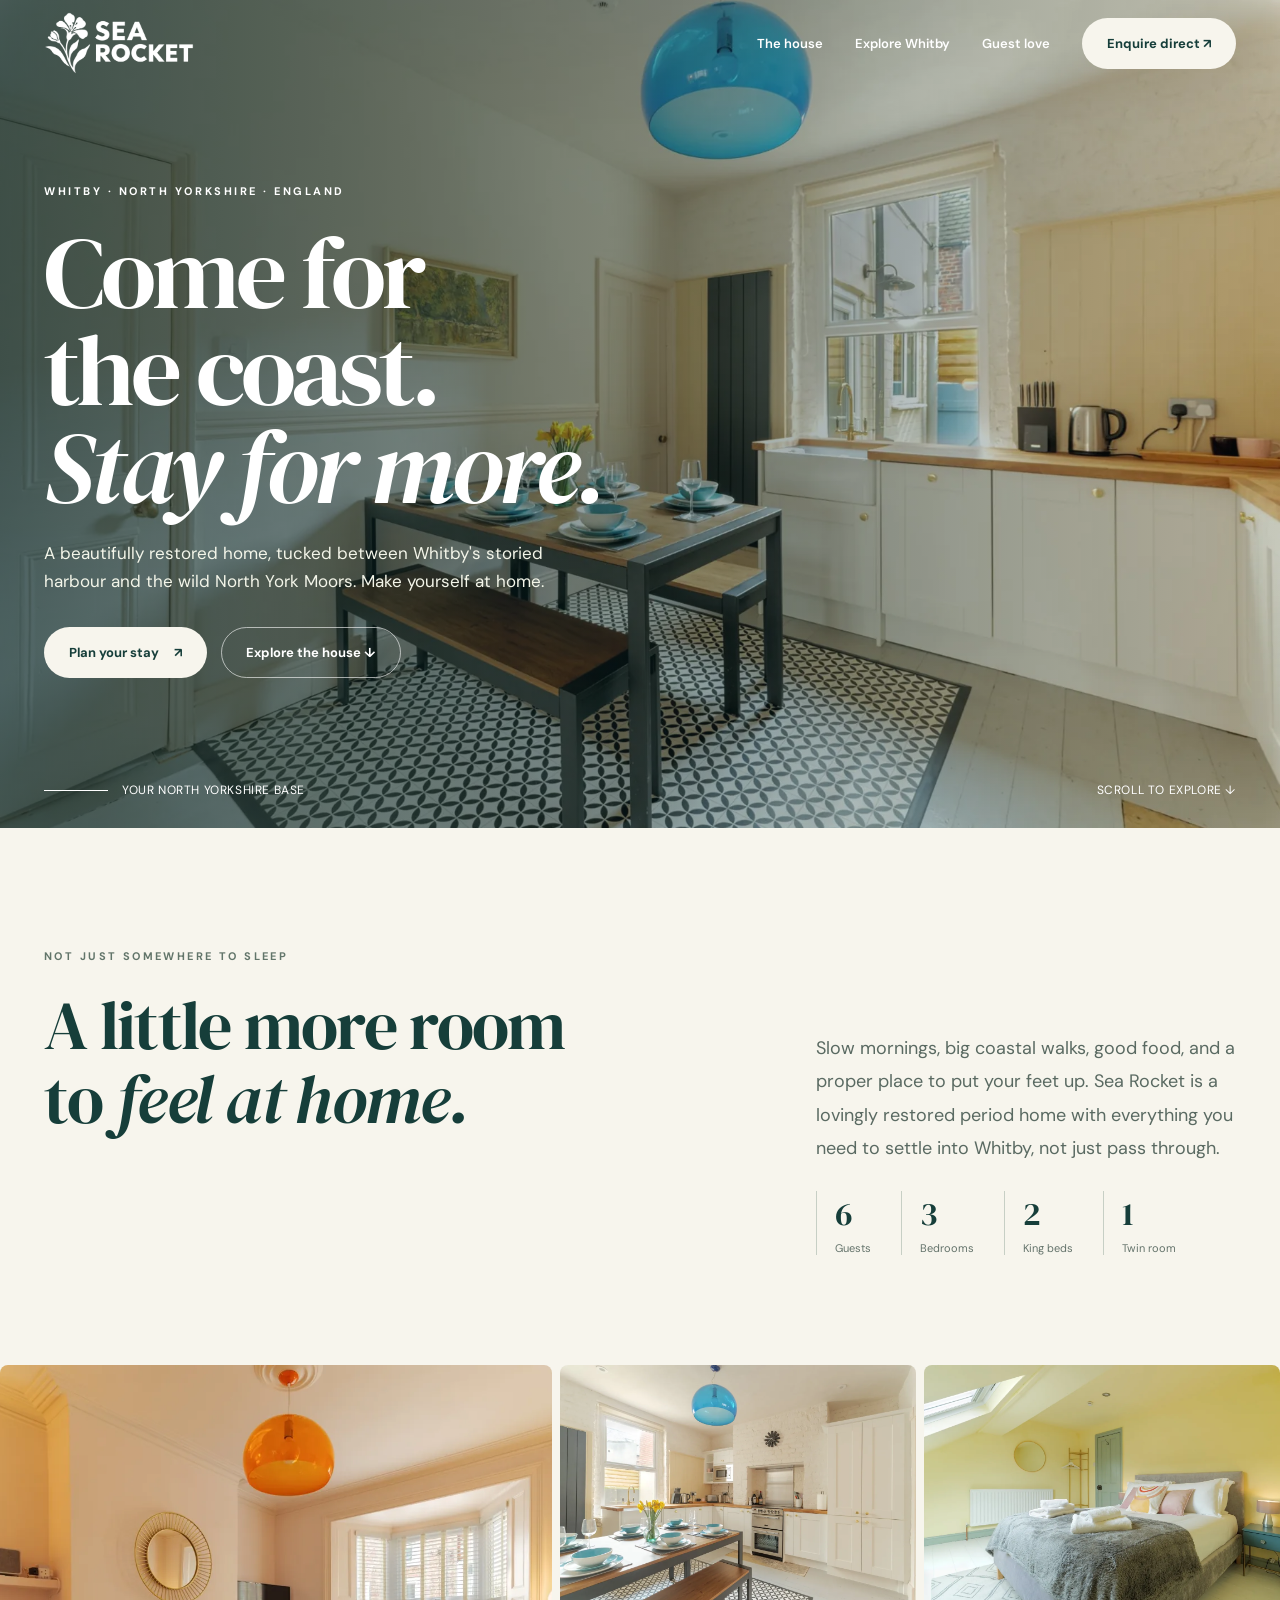
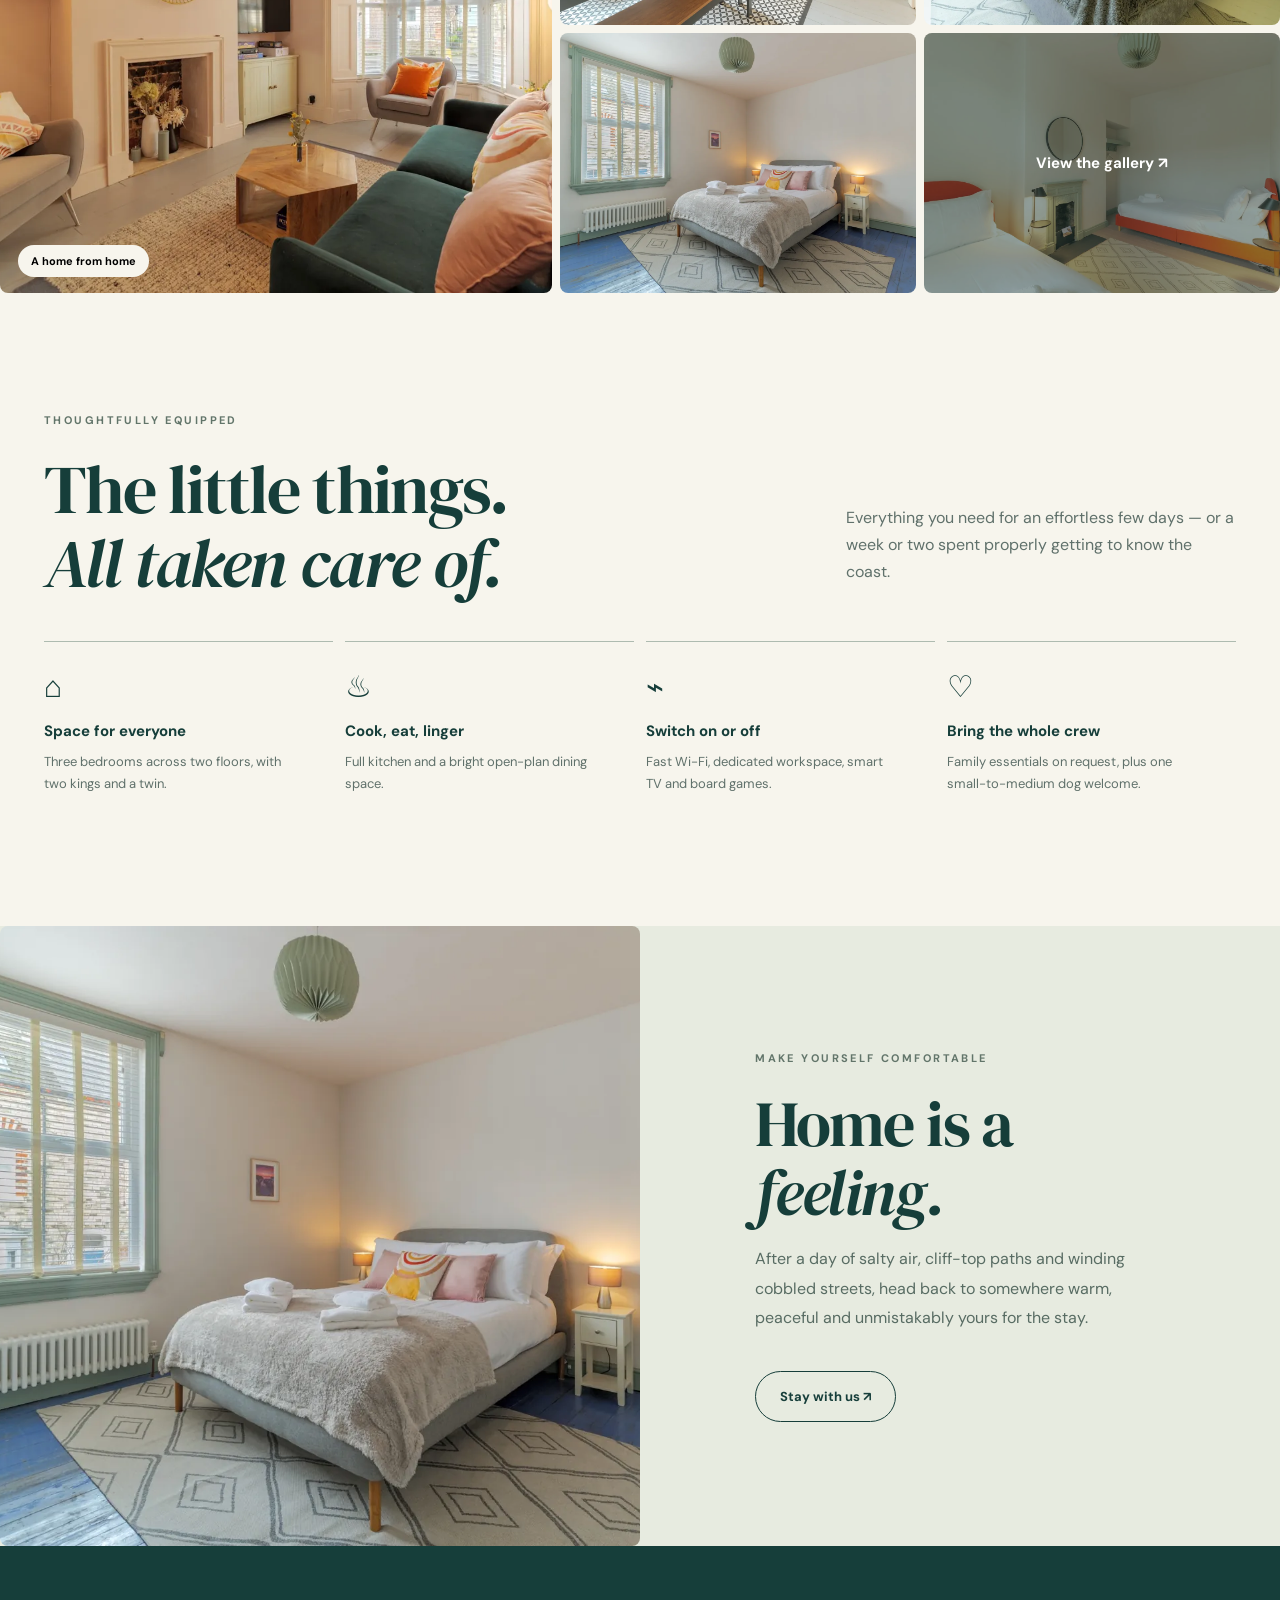
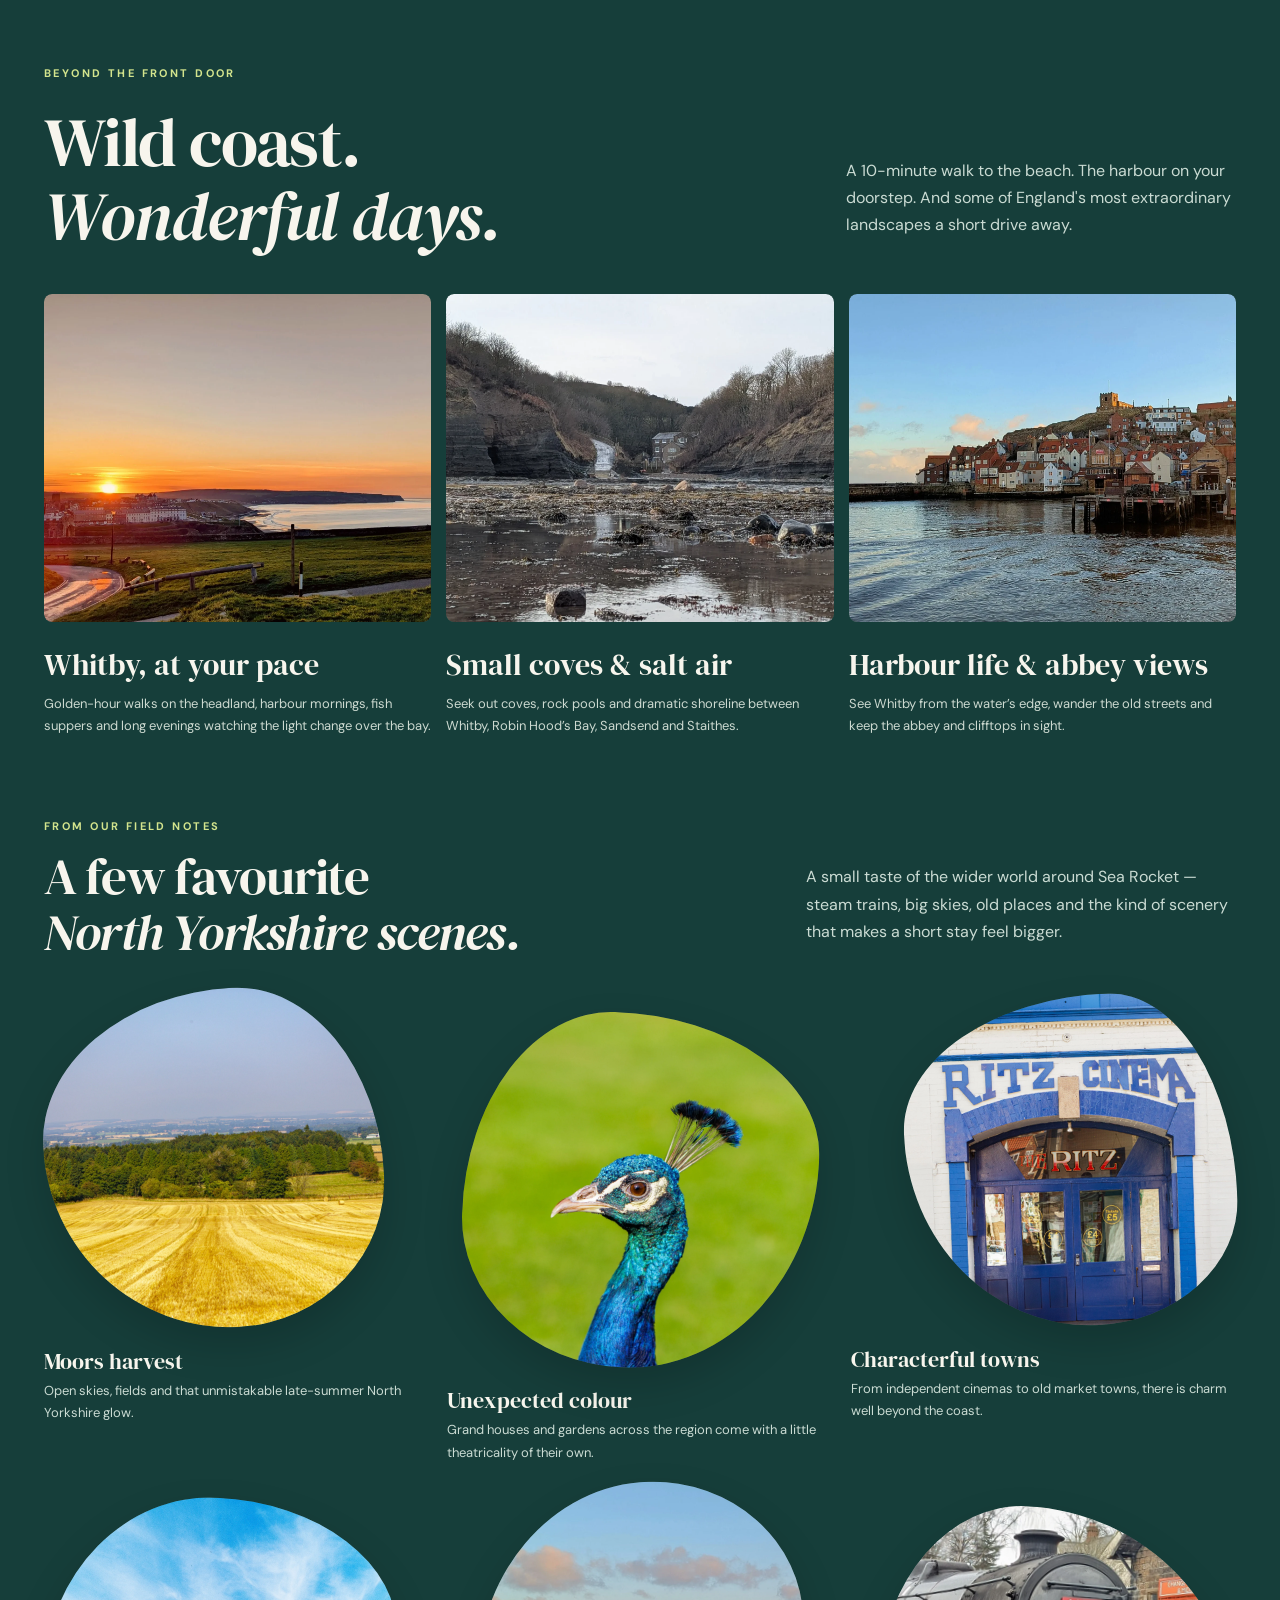
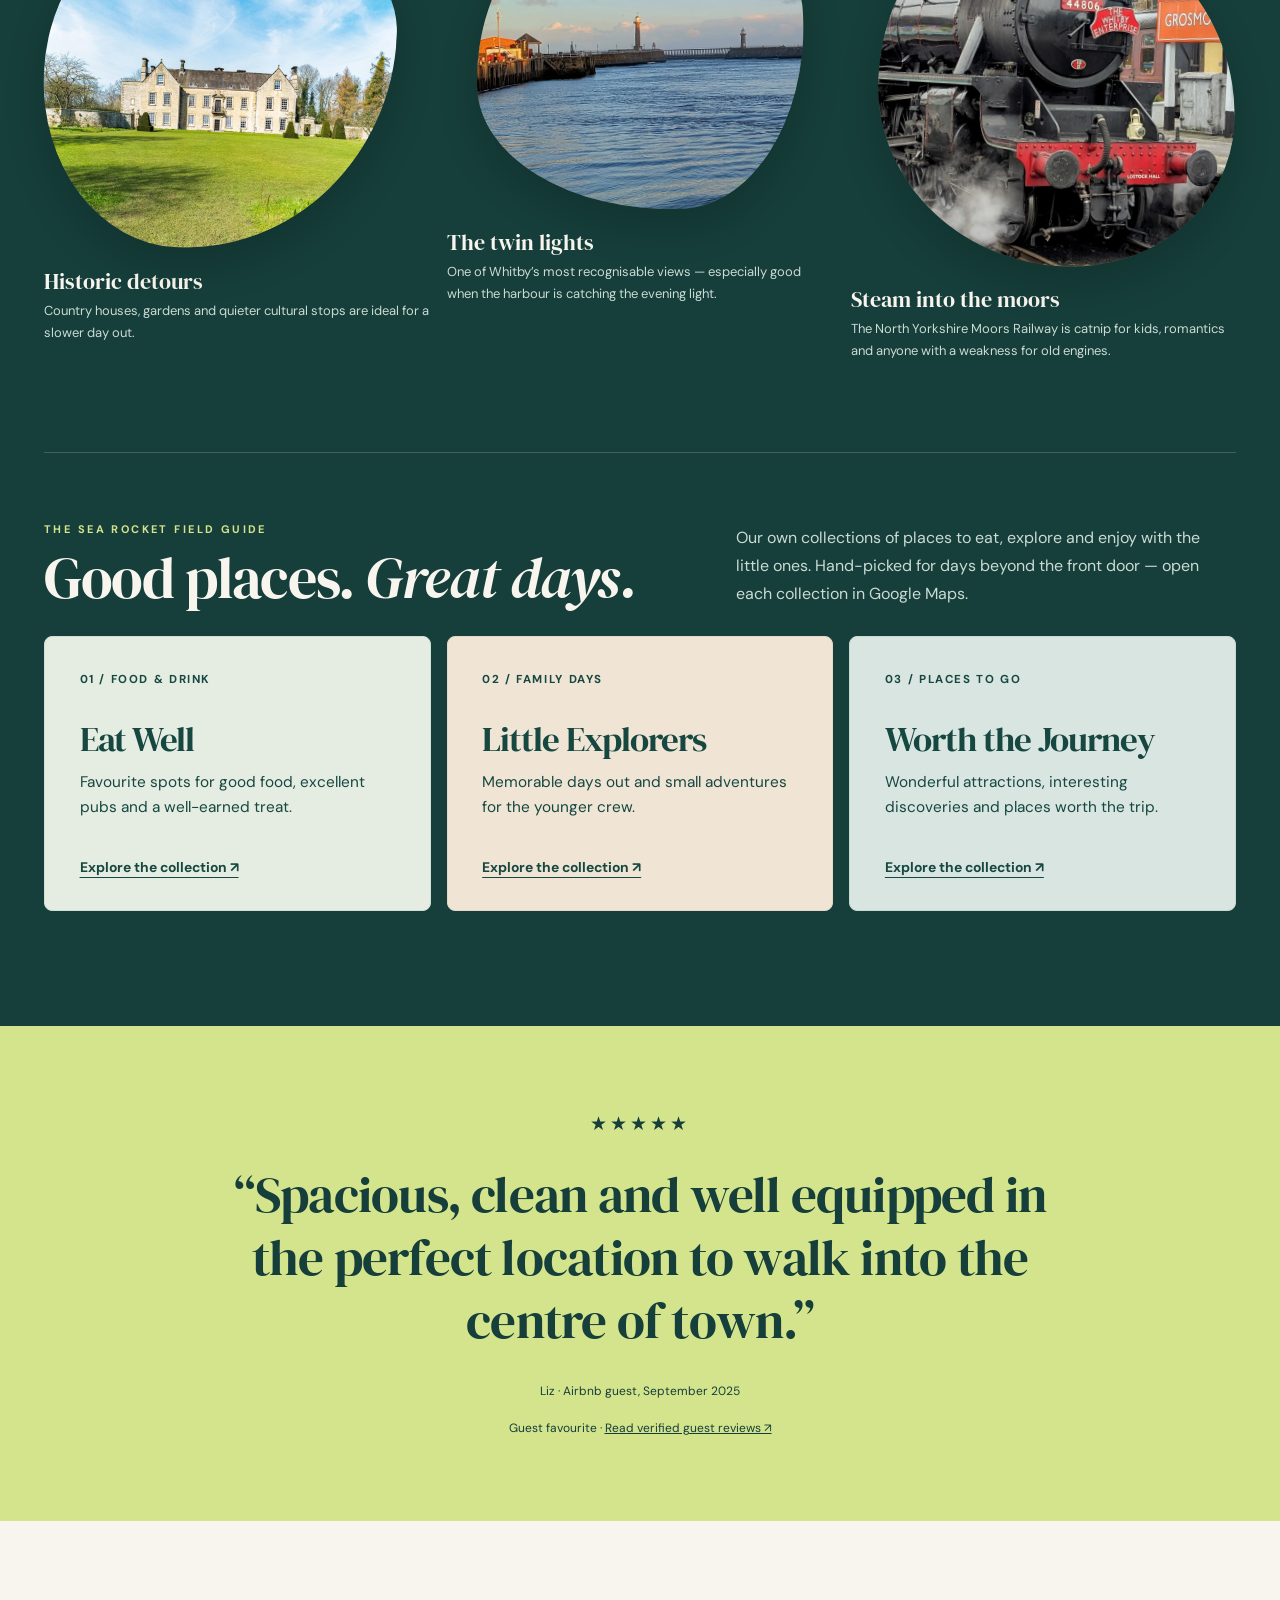
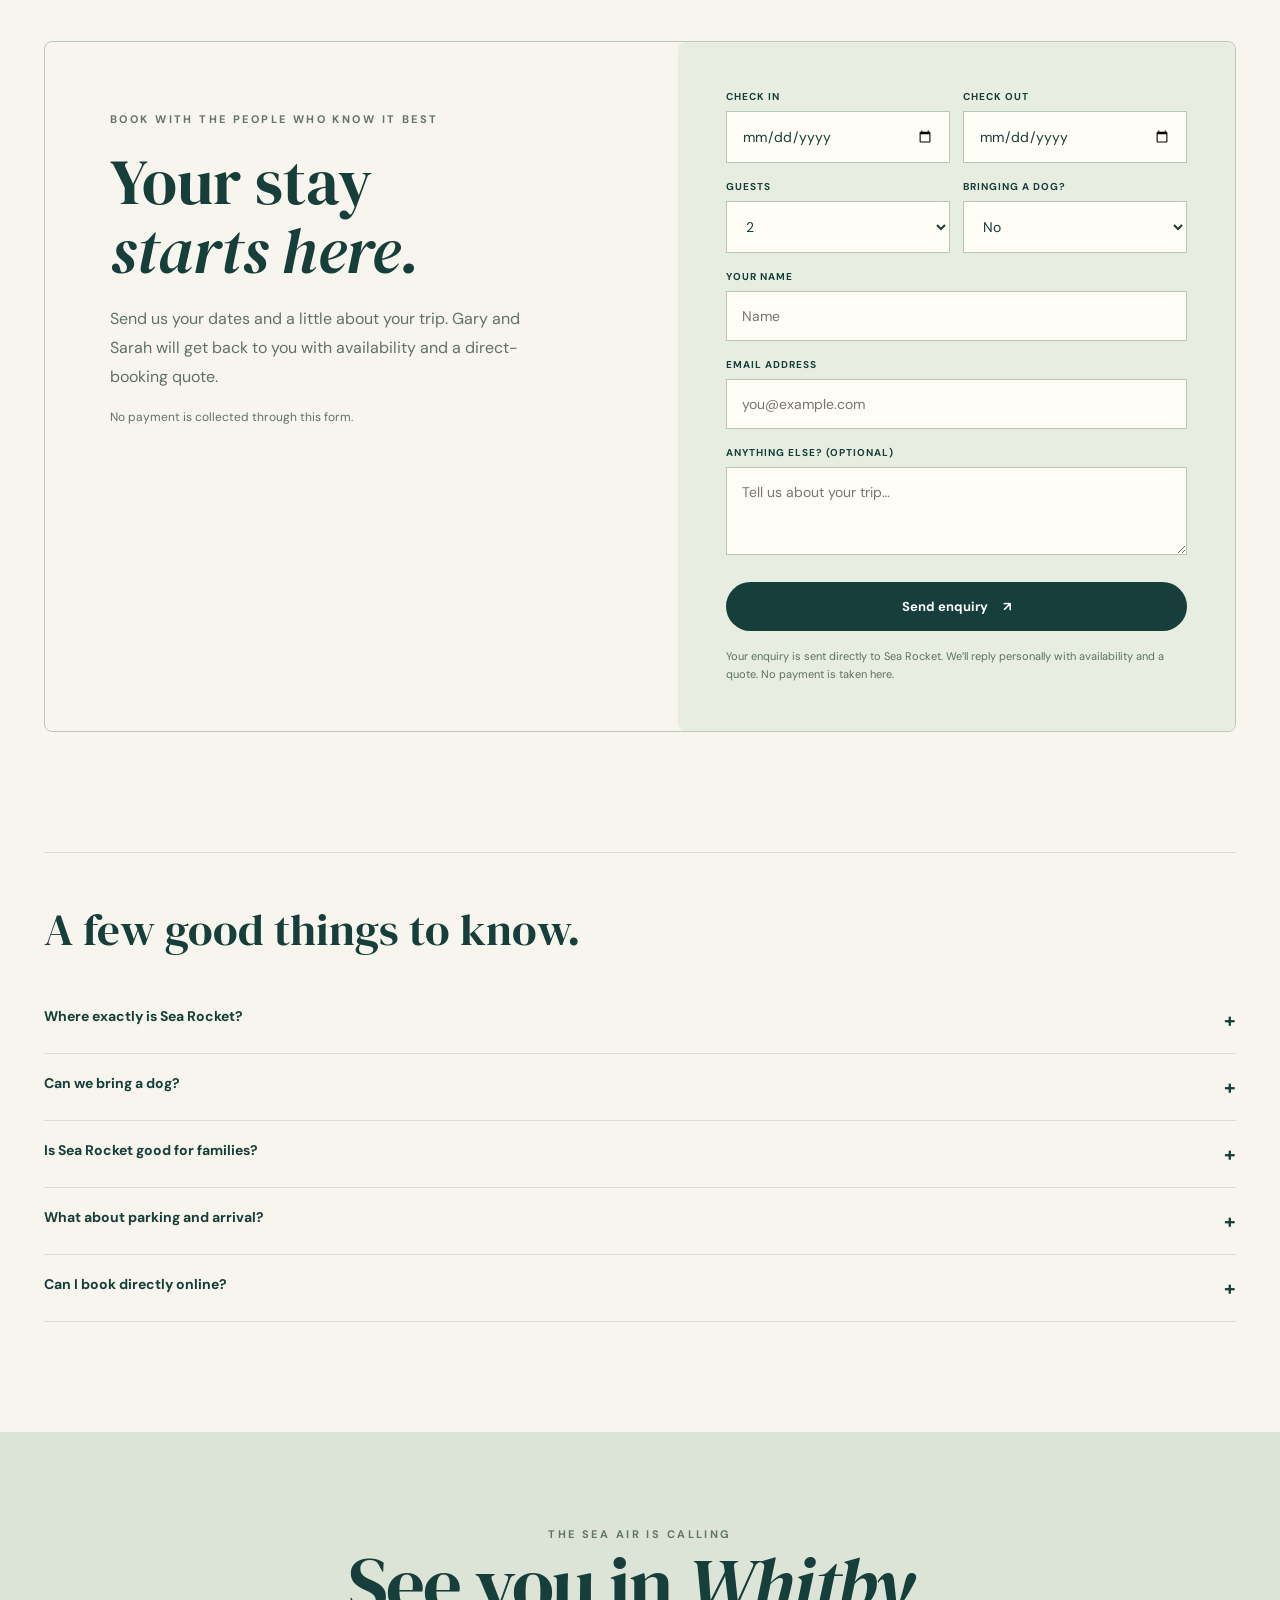
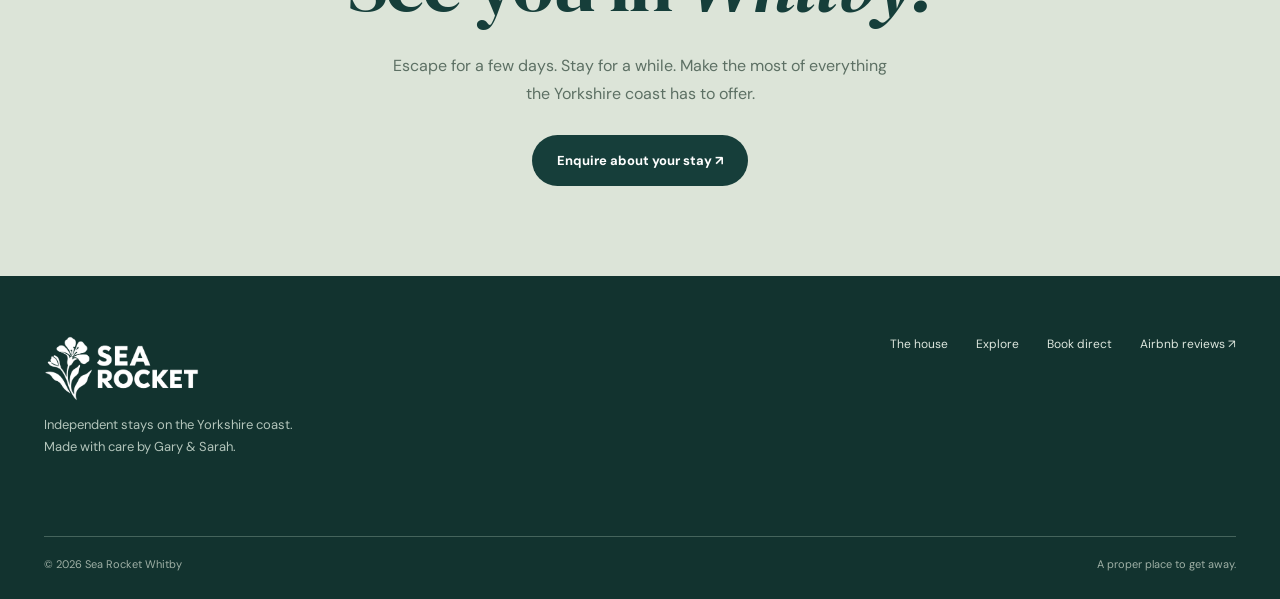
==== index.html @ c1ef86af "Initial commit of Sea Rocket static site" ====
<!doctype html>
<html lang="en-GB">
<head>
<meta charset="utf-8"><meta name="viewport" content="width=device-width, initial-scale=1"><meta name="theme-color" content="#163e3a">
<title>Sea Rocket | Stay a little longer in Whitby</title>
<meta name="description" content="Stay at Sea Rocket, a beautifully restored three-bedroom Whitby holiday home for six. Explore the Yorkshire coast and North York Moors. Enquire directly with your hosts.">
<link rel="preconnect" href="https://fonts.googleapis.com"><link rel="preconnect" href="https://fonts.gstatic.com" crossorigin>
<link href="https://fonts.googleapis.com/css2?family=DM+Sans:wght@400;500;600;700&family=DM+Serif+Display:ital@0;1&display=swap" rel="stylesheet">
<style>
:root{--ink:#163e3a;--cream:#f7f5ed;--warm:#e7e6da;--lime:#d3e48d;--rust:#bd5f42;--muted:#60716b;--line:#d8ded5}*{box-sizing:border-box}html{scroll-behavior:smooth}body{margin:0;background:var(--cream);color:var(--ink);font-family:'DM Sans',sans-serif;-webkit-font-smoothing:antialiased}button,input,select,textarea{font:inherit}button,a{-webkit-tap-highlight-color:transparent}a{color:inherit}button{cursor:pointer}img{display:block;width:100%;height:100%;object-fit:cover}.wrap{width:min(1360px,calc(100% - 88px));margin:auto}.header{height:86px;display:flex;align-items:center;justify-content:space-between;position:absolute;top:0;left:0;right:0;z-index:10;color:white}.brand{display:flex;align-items:center;gap:12px;text-decoration:none}.brand-icon{width:43px;height:43px;border:1.5px solid currentColor;border-radius:50%;display:grid;place-items:center;font-size:25px;line-height:1}.brand-word{font-weight:700;letter-spacing:.19em;line-height:1.12;font-size:15px}.nav{display:flex;align-items:center;gap:32px;font-size:13px;font-weight:600}.nav a{text-decoration:none}.pill{display:inline-flex;justify-content:center;align-items:center;border-radius:40px;text-decoration:none;padding:16px 24px;font-weight:700;font-size:13px;border:1px solid transparent;gap:15px;transition:transform .2s,background .2s}.pill:hover{transform:translateY(-2px)}.pill.light{background:var(--cream);color:var(--ink)}.pill.dark{background:var(--ink);color:white}.pill.outline{border-color:var(--ink)}.hero{position:relative;height:min(850px,92svh);min-height:640px;background:linear-gradient(90deg,rgba(9,38,39,.79) 0%,rgba(12,43,43,.44) 52%,rgba(11,37,38,.12) 100%),url('assets/hero.webp') center/cover;color:white}.hero-copy{position:absolute;left:max(44px,calc((100vw - 1360px)/2));bottom:150px;max-width:790px}.eyebrow{text-transform:uppercase;letter-spacing:.23em;font-size:11px;font-weight:700}.hero h1{font-family:'DM Serif Display',serif;font-size:clamp(64px,7.9vw,124px);font-weight:400;line-height:.96;letter-spacing:-.04em;margin:24px 0}.hero h1 em{font-weight:400}.hero p{font-size:17px;line-height:1.65;max-width:520px;color:#f3f5e9}.hero-actions{display:flex;gap:14px;margin-top:32px}.hero-bottom{position:absolute;bottom:30px;left:0;right:0;display:flex;justify-content:space-between;align-items:end;font-size:12px;letter-spacing:.05em}.hero-bottom .line{width:64px;height:1px;background:white;display:inline-block;vertical-align:middle;margin-right:14px}.intro{padding:116px 0 110px;display:grid;grid-template-columns:1.2fr .8fr;gap:12%}.section-kicker{font-size:11px;text-transform:uppercase;letter-spacing:.22em;font-weight:700;color:#62756a}.intro h2,.section-title,.feature h2,.closing h2{font:400 clamp(43px,5.3vw,76px)/1.09 'DM Serif Display',serif;letter-spacing:-.025em;margin:24px 0 0}.intro .desc{font-size:18px;line-height:1.85;color:#5a6a62;padding-top:70px}.stats{display:flex;gap:30px;margin-top:26px;flex-wrap:wrap}.stat{border-left:1px solid #c7cfc5;padding-left:18px}.stat strong{display:block;font:normal 33px 'DM Serif Display',serif}.stat small{display:block;color:#64736b;font-size:11px;margin-top:5px}.gallery{display:grid;grid-template-columns:1.55fr 1fr 1fr;grid-template-rows:260px 260px;gap:8px}.gallery button{display:block;position:relative;border:0;padding:0;overflow:hidden;background:#d8ddd3}.gallery button:first-child{grid-row:1/3}.gallery img{transition:transform .5s}.gallery button:hover img{transform:scale(1.045)}.gallery .gallery-tag{position:absolute;bottom:16px;left:18px;background:var(--cream);border-radius:30px;padding:9px 13px;font-size:11px;font-weight:700}.gallery button:last-child:after{content:'View the gallery  ↗';position:absolute;inset:0;background:rgba(12,45,42,.46);color:white;display:grid;place-items:center;font-size:15px;font-weight:700}.section{padding:115px 0}.split-title{display:flex;justify-content:space-between;align-items:end;gap:30px;margin-bottom:40px}.split-title p{color:var(--muted);line-height:1.7;max-width:390px}.amenities{display:grid;grid-template-columns:repeat(4,1fr);gap:12px}.amenity{border-top:1px solid #aebbb0;padding:25px 0 16px}.amenity .symbol{font-size:30px;display:block;height:54px}.amenity h3{font-size:15px;margin:0 0 10px}.amenity p{font-size:13px;color:var(--muted);line-height:1.7;margin:0;max-width:245px}.feature{display:grid;grid-template-columns:1fr 1fr;background:#e7ebe0;min-height:620px}.feature .feature-photo{min-height:540px}.feature-copy{padding:90px min(9vw,125px);display:flex;justify-content:center;flex-direction:column}.feature h2{font-size:clamp(48px,5vw,72px)}.feature p{color:#586c63;line-height:1.85;font-size:16px;max-width:480px}.feature .pill{align-self:flex-start;margin-top:22px}.explore{background:var(--ink);color:var(--cream)}.explore .section-kicker{color:var(--lime)}.explore .split-title p{color:#cadbd3}.explore-grid{display:grid;grid-template-columns:repeat(3,1fr);gap:15px}.explore-card{min-width:0}.explore-card .photo{aspect-ratio:1.18;overflow:hidden;background:#35534d}.explore-card h3{font:normal 30px 'DM Serif Display',serif;margin:22px 0 8px}.explore-card p{line-height:1.7;color:#ccd9d0;font-size:13px;margin:0}.quote{background:var(--lime);padding:85px 0}.quote-content{max-width:850px;margin:auto;text-align:center}.stars{letter-spacing:.15em;font-size:19px}.quote blockquote{font:normal clamp(31px,4vw,54px)/1.23 'DM Serif Display',serif;letter-spacing:-.015em;margin:27px 0}.quote small{font-size:12px}.booking-section{padding:120px 0}.booking-box{border:1px solid #bbc8bb;display:grid;grid-template-columns:1fr .88fr;min-height:420px}.booking-copy{padding:65px}.booking-copy h2{font:normal clamp(45px,5vw,70px)/1.07 'DM Serif Display',serif;margin:20px 0}.booking-copy p{line-height:1.8;color:var(--muted);max-width:430px}.booking-form{background:#e8ede2;padding:48px;display:flex;flex-direction:column;justify-content:center;gap:17px}.form-row{display:grid;grid-template-columns:1fr 1fr;gap:13px}.field label{display:block;text-transform:uppercase;letter-spacing:.1em;font-size:10px;font-weight:700;margin-bottom:8px}.field input,.field select,.field textarea{width:100%;border:1px solid #b7c6bb;background:#fffdf6;border-radius:0;padding:15px;color:var(--ink);min-width:0;font-size:14px}.field textarea{resize:vertical;min-height:88px}.booking-form .pill{width:100%;margin-top:5px;border:0}.hint{color:#5d7064;font-size:11px;line-height:1.6;margin:0}.faq{border-top:1px solid var(--line);padding:45px 0 110px}.faq h2{font:normal 45px 'DM Serif Display',serif;margin:0 0 27px}.faq details{border-bottom:1px solid var(--line);padding:20px 0}.faq summary{cursor:pointer;list-style:none;font-weight:700;font-size:14px;display:flex;justify-content:space-between}.faq summary:after{content:'+';font-size:20px}.faq details[open] summary:after{content:'−'}.faq details p{font-size:14px;line-height:1.8;max-width:800px;color:var(--muted)}.closing{background:#dce4d8;text-align:center;padding:90px 20px}.closing h2{font-size:clamp(50px,6vw,80px);margin:0 0 25px}.closing p{max-width:500px;line-height:1.75;margin:0 auto 27px;color:#5d7064}.footer{background:#12332f;color:#dce6dd;padding:60px 0 28px}.footer-grid{display:flex;justify-content:space-between;gap:40px}.footer .brand{color:white}.footer p{line-height:1.7;font-size:13px;color:#b3c5bb}.footer-links{display:flex;gap:28px;font-size:12px}.footer-links a{text-decoration:none}.footnote{margin-top:65px;padding-top:20px;border-top:1px solid #45645c;display:flex;justify-content:space-between;color:#9eafa5;font-size:11px}.lightbox{position:fixed;inset:0;background:rgba(5,26,24,.96);z-index:30;display:none;align-items:center;justify-content:center;flex-direction:column;padding:65px 20px}.lightbox.open{display:flex}.lightbox img{object-fit:contain;max-height:79vh;width:100%}.lightbox .controls{display:flex;gap:20px;align-items:center;margin-top:15px;color:white;font-size:13px}.lightbox button{border:1px solid #81958b;color:white;background:transparent;border-radius:30px;padding:10px 16px}.lightbox .close{position:absolute;top:18px;right:22px}.mobile-nav{display:none}.floating-book{display:none}.fallback{background:linear-gradient(135deg,#55736b,#afbb99)}.fallback:before{content:'SEA ROCKET';position:absolute;left:20px;bottom:20px;color:#fff8;font-weight:700;letter-spacing:.3em;font-size:12px}

.field-notes{margin-top:clamp(3rem,6vw,5rem)}
.notes-intro{display:flex;justify-content:space-between;align-items:end;gap:30px;margin-bottom:24px}
.notes-intro p{color:#cadbd3;max-width:430px;line-height:1.7}
.notes-grid{display:grid;grid-template-columns:repeat(3,1fr);gap:14px 18px;align-items:start}
.note-card{min-width:0;padding-top:4px}
.note-card .photo{aspect-ratio:1/1;overflow:hidden;background:#35534d;box-shadow:0 18px 40px rgba(0,0,0,.16);transition:transform .25s ease}
.note-card:hover .photo{transform:translateY(-4px)}
.note-card img{width:100%;height:100%;object-fit:cover}
.note-card:nth-child(1) .photo{width:88%;margin:0 auto 0 0;border-radius:58% 42% 45% 55% / 44% 57% 43% 56%;transform:rotate(-3deg)}
.note-card:nth-child(2){padding-top:28px}.note-card:nth-child(2) .photo{width:92%;margin:0 auto;border-radius:41% 59% 53% 47% / 58% 39% 61% 42%;transform:rotate(2deg)}
.note-card:nth-child(3){padding-top:10px}.note-card:nth-child(3) .photo{width:86%;margin:0 0 0 auto;border-radius:63% 37% 44% 56% / 40% 63% 37% 60%;transform:rotate(-2deg)}
.note-card:nth-child(4){padding-top:20px}.note-card:nth-child(4) .photo{width:91%;margin:0 auto 0 0;border-radius:47% 53% 60% 40% / 52% 37% 63% 48%;transform:rotate(2.5deg)}
.note-card:nth-child(5) .photo{width:85%;margin:0 auto;border-radius:54% 46% 39% 61% / 61% 43% 57% 39%;transform:rotate(-1.5deg)}
.note-card:nth-child(6){padding-top:30px}.note-card:nth-child(6) .photo{width:93%;margin:0 0 0 auto;border-radius:39% 61% 46% 54% / 50% 58% 42% 50%;transform:rotate(3deg)}
.note-card h4{font:normal 22px 'DM Serif Display',serif;margin:18px 0 4px}
.note-card p{margin:0;color:#cadbd3;font-size:13px;line-height:1.7}
.field-guide{margin-top:clamp(3.5rem,7vw,7rem);padding-top:clamp(2.5rem,5vw,5rem);border-top:1px solid rgba(255,255,255,.18)}
.fg-heading{display:flex;justify-content:space-between;align-items:end;gap:30px;margin-bottom:28px}
.fg-heading h3{font:400 clamp(40px,4.5vw,64px)/1.05 'DM Serif Display',serif;letter-spacing:-.025em;margin:10px 0 0}
.fg-heading p{color:#cadbd3;max-width:500px;line-height:1.75;margin:0}
.fg-grid{display:grid;grid-template-columns:repeat(3,minmax(0,1fr));gap:1rem}
.fg-card{display:flex;min-height:275px;flex-direction:column;align-items:flex-start;padding:clamp(1.3rem,2.7vw,2.5rem);background:#e5ede3;color:#164740;text-decoration:none;border:1px solid #d1ded6;transition:background .2s,transform .2s}
.fg-card:nth-child(2){background:#f0e5d5;border-color:#e3d7c8}.fg-card:nth-child(3){background:#d9e5e1;border-color:#c7d9d2}
.fg-card:hover,.fg-card:focus-visible{background:#f4f1e9;transform:translateY(-4px)}
.fg-no{font-size:.72rem;letter-spacing:.14em;font-weight:700;text-transform:uppercase}
.fg-title{font-family:'DM Serif Display',serif;font-size:clamp(1.75rem,2.7vw,2.65rem);margin:2.1rem 0 .75rem;letter-spacing:-.03em;line-height:1.1}
.fg-copy{line-height:1.6;font-size:.96rem;margin-bottom:1.6rem}.fg-link{font-size:.87rem;font-weight:700;margin-top:auto;text-decoration:underline;text-underline-offset:5px}

.enquiry-status{padding:15px 18px;font-size:13px;line-height:1.6;border-left:3px solid currentColor;background:#fffdf6}.enquiry-status.is-success{color:#225e3b}.enquiry-status.is-error{color:#963e2d}.booking-form button:disabled{opacity:.65;cursor:wait}
@media(max-width:800px){.wrap{width:calc(100% - 38px)}.header{height:73px}.brand-icon{width:35px;height:35px;font-size:19px}.brand-word{font-size:12px}.nav a:not(.pill){display:none}.nav .pill{padding:11px 16px;font-size:11px}.hero{height:730px;min-height:600px;max-height:91svh;background-position:center}.hero-copy{left:20px;right:20px;bottom:112px}.hero h1{font-size:clamp(58px,12.6vw,87px);margin:17px 0}.hero p{font-size:14px;max-width:410px}.hero-actions{margin-top:26px}.hero-bottom{bottom:23px;font-size:10px}.intro{grid-template-columns:1fr;padding:75px 0 70px;gap:0}.intro h2,.section-title{font-size:49px}.intro .desc{padding-top:14px;font-size:15px}.stats{gap:17px}.stat strong{font-size:27px}.gallery{grid-template-columns:1fr 1fr;grid-template-rows:260px 175px 175px;gap:5px}.gallery button:first-child{grid-column:1/3;grid-row:auto}.gallery button:last-child{grid-column:2}.section{padding:80px 0}.split-title{display:block}.split-title p{font-size:14px}.notes-intro,.fg-heading{display:block}.notes-intro p,.fg-heading p{font-size:14px;margin-top:12px}.notes-grid,.fg-grid{grid-template-columns:1fr}.note-card,.note-card:nth-child(2),.note-card:nth-child(3),.note-card:nth-child(4),.note-card:nth-child(5),.note-card:nth-child(6){padding-top:0}.note-card .photo,.note-card:nth-child(1) .photo,.note-card:nth-child(2) .photo,.note-card:nth-child(3) .photo,.note-card:nth-child(4) .photo,.note-card:nth-child(5) .photo,.note-card:nth-child(6) .photo{width:100%;margin:0;transform:none}.amenities{grid-template-columns:1fr 1fr;gap:12px 22px}.amenity .symbol{font-size:27px;height:45px}.amenity p{font-size:12px}.feature{grid-template-columns:1fr}.feature .feature-photo{min-height:380px}.feature-copy{padding:60px 20px 70px}.feature h2{font-size:53px}.explore-grid{grid-template-columns:1fr;gap:37px}.explore-card .photo{aspect-ratio:1.55}.explore-card h3{font-size:27px;margin-top:15px}.quote{padding:75px 20px}.quote blockquote{font-size:37px}.booking-section{padding:75px 0}.booking-box{display:block}.booking-copy{padding:36px 25px}.booking-copy h2{font-size:50px}.booking-form{padding:29px 20px}.faq{padding-bottom:80px}.faq h2{font-size:41px}.footer-grid{display:block}.footer-links{margin-top:30px;flex-wrap:wrap}.footnote{margin-top:45px;gap:12px}.floating-book{display:flex;position:fixed;bottom:14px;left:14px;right:14px;background:var(--lime);color:var(--ink);z-index:11;padding:17px 20px;box-shadow:0 5px 30px #0003;border-radius:50px;justify-content:space-between;text-decoration:none;font-size:13px;font-weight:700}.footer{padding-bottom:88px}}
@media(max-width:420px){.hero h1{font-size:58px}.form-row{grid-template-columns:1fr}.gallery{grid-template-rows:220px 140px 140px}.intro h2,.section-title{font-size:45px}}
.hero{background-image:linear-gradient(90deg,rgba(9,38,39,.72),rgba(12,43,43,.12)),url('assets/hero.webp')}

/* V9: soft corners for structured cards; keep Field Notes organic masks untouched. */
.gallery button,.explore-card .photo,.fg-card,.booking-box,.booking-form,.feature .feature-photo{border-radius:8px;overflow:hidden}
.explore-card .photo img{border-radius:8px}
@media(max-width:800px){.booking-box{overflow:hidden}.booking-form{border-radius:0 0 8px 8px}}
.brand-logo{display:block;width:150px;height:auto;max-height:65px;object-fit:contain;object-position:left center}.footer .brand-logo{width:160px}@media(max-width:800px){.brand-logo{width:118px;max-height:52px}.footer .brand-logo{width:150px}}</style>
</head>
<body>
<header class="header wrap"><a class="brand" href="#top" aria-label="Sea Rocket home"><img class="brand-logo" src="assets/sea-rocket-logo-white.png" alt="Sea Rocket"></a><nav class="nav"><a href="#house">The house</a><a href="#explore">Explore Whitby</a><a href="#reviews">Guest love</a><a class="pill light" href="#book">Enquire direct ↗</a></nav></header>
<main id="top">
<section class="hero"><div class="hero-copy"><span class="eyebrow">Whitby · North Yorkshire · England</span><h1>Come for<br>the coast.<br><em>Stay for more.</em></h1><p>A beautifully restored home, tucked between Whitby's storied harbour and the wild North York Moors. Make yourself at home.</p><div class="hero-actions"><a class="pill light" href="#book">Plan your stay <span>↗</span></a><a class="pill" style="color:white;border-color:#fff9" href="#house">Explore the house ↓</a></div></div><div class="hero-bottom wrap"><div><span class="line"></span>YOUR NORTH YORKSHIRE BASE</div><div>SCROLL TO EXPLORE ↓</div></div></section>
<section class="intro wrap" id="house"><div><span class="section-kicker">Not just somewhere to sleep</span><h2>A little more room<br>to <em>feel at home.</em></h2></div><div><p class="desc">Slow mornings, big coastal walks, good food, and a proper place to put your feet up. Sea Rocket is a lovingly restored period home with everything you need to settle into Whitby, not just pass through.</p><div class="stats"><div class="stat"><strong>6</strong><small>Guests</small></div><div class="stat"><strong>3</strong><small>Bedrooms</small></div><div class="stat"><strong>2</strong><small>King beds</small></div><div class="stat"><strong>1</strong><small>Twin room</small></div></div></div></section>
<div class="gallery" id="gallery"><button data-photo="0" aria-label="Open property photograph 1"><img loading="lazy" alt="Sea Rocket holiday home photograph" src="assets/living.webp"><span class="gallery-tag">A home from home</span></button><button data-photo="1" aria-label="Open property photograph 2"><img loading="lazy" alt="Sea Rocket holiday home interior" src="assets/kitchen.webp"></button><button data-photo="2" aria-label="Open property photograph 3"><img loading="lazy" alt="Sea Rocket comfortable rooms" src="assets/attic.webp"></button><button data-photo="3" aria-label="Open bedroom photograph"><img loading="lazy" alt="King bedroom at Sea Rocket" src="assets/double.webp"></button><button data-photo="4" aria-label="Open full property gallery"><img loading="lazy" alt="Explore Sea Rocket" src="assets/twins.webp"></button></div>
<section class="section wrap"><div class="split-title"><div><span class="section-kicker">Thoughtfully equipped</span><h2 class="section-title">The little things.<br><em>All taken care of.</em></h2></div><p>Everything you need for an effortless few days — or a week or two spent properly getting to know the coast.</p></div><div class="amenities"><div class="amenity"><span class="symbol">⌂</span><h3>Space for everyone</h3><p>Three bedrooms across two floors, with two kings and a twin.</p></div><div class="amenity"><span class="symbol">♨</span><h3>Cook, eat, linger</h3><p>Full kitchen and a bright open-plan dining space.</p></div><div class="amenity"><span class="symbol">⌁</span><h3>Switch on or off</h3><p>Fast Wi-Fi, dedicated workspace, smart TV and board games.</p></div><div class="amenity"><span class="symbol">♡</span><h3>Bring the whole crew</h3><p>Family essentials on request, plus one small-to-medium dog welcome.</p></div></div></section>
<section class="feature"><div class="feature-photo"><img loading="lazy" alt="Bedroom at Sea Rocket" src="assets/double.webp"></div><div class="feature-copy"><span class="section-kicker">Make yourself comfortable</span><h2>Home is a<br><em>feeling.</em></h2><p>After a day of salty air, cliff-top paths and winding cobbled streets, head back to somewhere warm, peaceful and unmistakably yours for the stay.</p><a class="pill outline" href="#book">Stay with us ↗</a></div></section>
<section class="section explore" id="explore"><div class="wrap"><div class="split-title"><div><span class="section-kicker">Beyond the front door</span><h2 class="section-title">Wild coast.<br><em>Wonderful days.</em></h2></div><p>A 10-minute walk to the beach. The harbour on your doorstep. And some of England's most extraordinary landscapes a short drive away.</p></div><div class="explore-grid"><article class="explore-card"><div class="photo"><img loading="lazy" alt="Sunset over Whitby from the headland" src="assets/explore-sunset.webp"></div><h3>Whitby, at your pace</h3><p>Golden-hour walks on the headland, harbour mornings, fish suppers and long evenings watching the light change over the bay.</p></article><article class="explore-card"><div class="photo"><img loading="lazy" alt="Boggle Hole at low tide" src="assets/explore-boggle.webp"></div><h3>Small coves &amp; salt air</h3><p>Seek out coves, rock pools and dramatic shoreline between Whitby, Robin Hood’s Bay, Sandsend and Staithes.</p></article><article class="explore-card"><div class="photo"><img loading="lazy" alt="Whitby harbour looking toward the headland" src="assets/explore-harbour.webp"></div><h3>Harbour life &amp; abbey views</h3><p>See Whitby from the water’s edge, wander the old streets and keep the abbey and clifftops in sight.</p></article></div><div class="field-notes"><div class="notes-intro"><div><span class="section-kicker">From our field notes</span><h3 class="section-title" style="font-size:clamp(34px,4vw,56px);margin-top:14px">A few favourite<br><em>North Yorkshire scenes.</em></h3></div><p>A small taste of the wider world around Sea Rocket — steam trains, big skies, old places and the kind of scenery that makes a short stay feel bigger.</p></div><div class="notes-grid"><article class="note-card"><div class="photo"><img loading="lazy" alt="Freshly harvested hay field in the North York Moors" src="assets/explore-hayfield.webp"></div><h4>Moors harvest</h4><p>Open skies, fields and that unmistakable late-summer North Yorkshire glow.</p></article><article class="note-card"><div class="photo"><img loading="lazy" alt="Peacock portrait" src="assets/explore-peacock.webp"></div><h4>Unexpected colour</h4><p>Grand houses and gardens across the region come with a little theatricality of their own.</p></article><article class="note-card"><div class="photo"><img loading="lazy" alt="Facade of the Ritz Cinema in Thirsk" src="assets/explore-ritz.webp"></div><h4>Characterful towns</h4><p>From independent cinemas to old market towns, there is charm well beyond the coast.</p></article><article class="note-card"><div class="photo"><img loading="lazy" alt="Nunnington Hall" src="assets/explore-nunnington.webp"></div><h4>Historic detours</h4><p>Country houses, gardens and quieter cultural stops are ideal for a slower day out.</p></article><article class="note-card"><div class="photo"><img loading="lazy" alt="Twin lighthouses at Whitby harbour" src="assets/explore-lights.webp"></div><h4>The twin lights</h4><p>One of Whitby’s most recognisable views — especially good when the harbour is catching the evening light.</p></article><article class="note-card"><div class="photo"><img loading="lazy" alt="Steam locomotive at Grosmont on the North Yorkshire Moors Railway" src="assets/explore-steam.webp"></div><h4>Steam into the moors</h4><p>The North Yorkshire Moors Railway is catnip for kids, romantics and anyone with a weakness for old engines.</p></article></div></div><div class="field-guide" id="field-guide"><div class="fg-heading"><div><span class="section-kicker">The Sea Rocket Field Guide</span><h3>Good places. <em>Great days.</em></h3></div><p>Our own collections of places to eat, explore and enjoy with the little ones. Hand-picked for days beyond the front door — open each collection in Google Maps.</p></div><div class="fg-grid"><a class="fg-card" href="https://maps.app.goo.gl/aq3HM6HRy2fuceAfA" target="_blank" rel="noopener noreferrer"><span class="fg-no">01 / FOOD &amp; DRINK</span><span class="fg-title">Eat Well</span><span class="fg-copy">Favourite spots for good food, excellent pubs and a well-earned treat.</span><span class="fg-link">Explore the collection ↗</span></a><a class="fg-card" href="https://maps.app.goo.gl/kVzc3xa6QRJfHdKw5" target="_blank" rel="noopener noreferrer"><span class="fg-no">02 / FAMILY DAYS</span><span class="fg-title">Little Explorers</span><span class="fg-copy">Memorable days out and small adventures for the younger crew.</span><span class="fg-link">Explore the collection ↗</span></a><a class="fg-card" href="https://maps.app.goo.gl/WgZFUZ1bEsLFMZJG6" target="_blank" rel="noopener noreferrer"><span class="fg-no">03 / PLACES TO GO</span><span class="fg-title">Worth the Journey</span><span class="fg-copy">Wonderful attractions, interesting discoveries and places worth the trip.</span><span class="fg-link">Explore the collection ↗</span></a></div></div></div></section>
<section class="quote" id="reviews"><div class="quote-content"><div class="stars">★★★★★</div><blockquote>“Spacious, clean and well equipped in the perfect location to walk into the centre of town.”</blockquote><small>Liz · Airbnb guest, September 2025</small><p style="font-size:12px;margin:20px 0 0">Guest favourite · <a href="https://www.airbnb.co.uk/rooms/1337580125558757353" target="_blank" rel="noopener">Read verified guest reviews ↗</a></p></div></section>
<section class="booking-section wrap" id="book"><div class="booking-box"><div class="booking-copy"><span class="section-kicker">Book with the people who know it best</span><h2>Your stay<br><em>starts here.</em></h2><p>Send us your dates and a little about your trip. Gary and Sarah will get back to you with availability and a direct-booking quote.</p><p style="font-size:12px">No payment is collected through this form.</p></div><form class="booking-form" id="enquiry" action="https://formspree.io/f/xrperzyz" method="POST"><div class="form-row"><div class="field"><label for="checkin">Check in</label><input id="checkin" name="checkin" type="date" required></div><div class="field"><label for="checkout">Check out</label><input id="checkout" name="checkout" type="date" required></div></div><div class="form-row"><div class="field"><label for="guests">Guests</label><select id="guests" name="guests"><option>1</option><option selected>2</option><option>3</option><option>4</option><option>5</option><option>6</option></select></div><div class="field"><label for="dog">Bringing a dog?</label><select id="dog" name="dog"><option>No</option><option>Yes</option></select></div></div><div class="field"><label for="guestname">Your name</label><input id="guestname" name="name" placeholder="Name" autocomplete="name" required></div><div class="field"><label for="guestemail">Email address</label><input id="guestemail" name="email" type="email" placeholder="you@example.com" autocomplete="email" required></div><div class="field"><label for="message">Anything else? (optional)</label><textarea id="message" name="message" placeholder="Tell us about your trip…"></textarea></div><button type="submit" class="pill dark" id="enquirySubmit">Send enquiry <span>↗</span></button><p id="enquiryStatus" class="enquiry-status" role="status" aria-live="polite" hidden></p><p class="hint">Your enquiry is sent directly to Sea Rocket. We’ll reply personally with availability and a quote. No payment is taken here.</p></form></div></section>
<section class="faq wrap"><h2>A few good things to know.</h2><details><summary>Where exactly is Sea Rocket?</summary><p>We're on the hill behind Whitby station in a quiet residential area. The town and harbour are about 5–10 minutes away on foot, and the beach roughly 10 minutes. The walk back involves a hill.</p></details><details><summary>Can we bring a dog?</summary><p>Yes, one small-to-medium dog is welcome. We can provide a dog bed and bowls on request.</p></details><details><summary>Is Sea Rocket good for families?</summary><p>Absolutely. We can provide a travel cot, high chair, baby bath, children's cutlery, toys and books on request. The property has stairs across multiple floors.</p></details><details><summary>What about parking and arrival?</summary><p>Free on-street parking is available nearby but spaces aren't guaranteed immediately outside the house. Self check-in is available with a lockbox. Check-in is after 4pm and checkout is before 10am.</p></details><details><summary>Can I book directly online?</summary><p>For now, send us an enquiry and we'll confirm availability and a quote personally. An integrated availability calendar and secure online checkout are planned.</p></details></section>
<section class="closing"><span class="section-kicker">The sea air is calling</span><h2>See you in <em>Whitby.</em></h2><p>Escape for a few days. Stay for a while. Make the most of everything the Yorkshire coast has to offer.</p><a class="pill dark" href="#book">Enquire about your stay ↗</a></section>
</main>
<footer class="footer"><div class="wrap"><div class="footer-grid"><div><a class="brand" href="#top"><img class="brand-logo" src="assets/sea-rocket-logo-white.png" alt="Sea Rocket"></a><p>Independent stays on the Yorkshire coast.<br>Made with care by Gary &amp; Sarah.</p></div><div class="footer-links"><a href="#house">The house</a><a href="#explore">Explore</a><a href="#book">Book direct</a><a href="https://www.airbnb.co.uk/rooms/1337580125558757353" target="_blank" rel="noopener">Airbnb reviews ↗</a></div></div><div class="footnote"><span>© <span id="year">2026</span> Sea Rocket Whitby</span><span>A proper place to get away.</span></div></div></footer>
<a class="floating-book" href="#book">Plan your stay <span>Enquire direct ↗</span></a>
<div class="lightbox" id="lightbox" role="dialog" aria-modal="true" aria-label="Property photograph gallery"><button class="close" id="closeGallery">Close ✕</button><img id="largePhoto" alt="Sea Rocket photograph"><div class="controls"><button id="prevPhoto" aria-label="Previous photograph">←</button><span id="photoCount">1 / 5</span><button id="nextPhoto" aria-label="Next photograph">→</button></div></div>
<script>
const photoElements=[...document.querySelectorAll('.gallery img')];let activePhoto=0;const modal=document.getElementById('lightbox');function showPhoto(n){activePhoto=(n+photoElements.length)%photoElements.length;document.getElementById('largePhoto').src=photoElements[activePhoto].src;document.getElementById('photoCount').textContent=`${activePhoto+1} / ${photoElements.length}`;}document.querySelectorAll('[data-photo]').forEach(btn=>btn.addEventListener('click',()=>{showPhoto(+btn.dataset.photo);modal.classList.add('open');document.body.style.overflow='hidden';}));function closeGallery(){modal.classList.remove('open');document.body.style.overflow=''}document.getElementById('closeGallery').onclick=closeGallery;document.getElementById('prevPhoto').onclick=()=>showPhoto(activePhoto-1);document.getElementById('nextPhoto').onclick=()=>showPhoto(activePhoto+1);modal.addEventListener('click',e=>{if(e.target===modal)closeGallery()});document.addEventListener('keydown',e=>{if(!modal.classList.contains('open'))return;if(e.key==='Escape')closeGallery();if(e.key==='ArrowRight')showPhoto(activePhoto+1);if(e.key==='ArrowLeft')showPhoto(activePhoto-1)});
const dateNow=new Date(),today=`${dateNow.getFullYear()}-${String(dateNow.getMonth()+1).padStart(2,'0')}-${String(dateNow.getDate()).padStart(2,'0')}`;const ci=document.getElementById('checkin'),co=document.getElementById('checkout');ci.min=today;co.min=today;ci.addEventListener('change',()=>{co.min=ci.value; if(co.value&&co.value<=ci.value)co.value=''});document.getElementById('year').textContent=new Date().getFullYear();
const enquiryForm=document.getElementById('enquiry');
const enquirySubmit=document.getElementById('enquirySubmit');
const enquiryStatus=document.getElementById('enquiryStatus');
function showEnquiryStatus(message,success){enquiryStatus.hidden=false;enquiryStatus.textContent=message;enquiryStatus.className='enquiry-status '+(success?'is-success':'is-error');}
co.addEventListener('change',()=>co.setCustomValidity(''));
enquiryForm.addEventListener('submit',async e=>{
  e.preventDefault();
  if (!enquiryForm.reportValidity()) return;
  if(!ci.value||!co.value||co.value<=ci.value){co.setCustomValidity('Check-out must be after check-in');co.reportValidity();return;}
  co.setCustomValidity('');enquirySubmit.disabled=true;enquirySubmit.textContent='Sending enquiry…';enquiryStatus.hidden=true;
  try {
    const data=new FormData(enquiryForm);
    data.set('_subject',`Sea Rocket enquiry: ${ci.value} – ${co.value}`);
    const response=await fetch(enquiryForm.action,{method:'POST',body:data,headers:{'Accept':'application/json'}});
    if(response.ok){enquiryForm.reset();showEnquiryStatus('Thanks! Your enquiry has been sent. We’ll be in touch shortly with availability and a quote.',true);}
    else {let body={};try{body=await response.json()}catch(_){};throw new Error(Array.isArray(body.errors)?body.errors.map(err=>err.message).join(' '):'We couldn’t send your enquiry. Please try again.');}
  }catch(error){showEnquiryStatus(error instanceof TypeError?'We couldn’t connect right now. Please try again, or email searocketwhitby@gmail.com.':error.message,false);}
  finally{enquirySubmit.disabled=false;enquirySubmit.innerHTML='Send enquiry <span>↗</span>';}
});
// Graceful image fallback if third-party photos block external embedding.
document.querySelectorAll('img').forEach(img=>img.addEventListener('error',()=>{if(!img.dataset.fallback){img.dataset.fallback='1';img.src='assets/living.webp';}}));
</script>
</body></html>
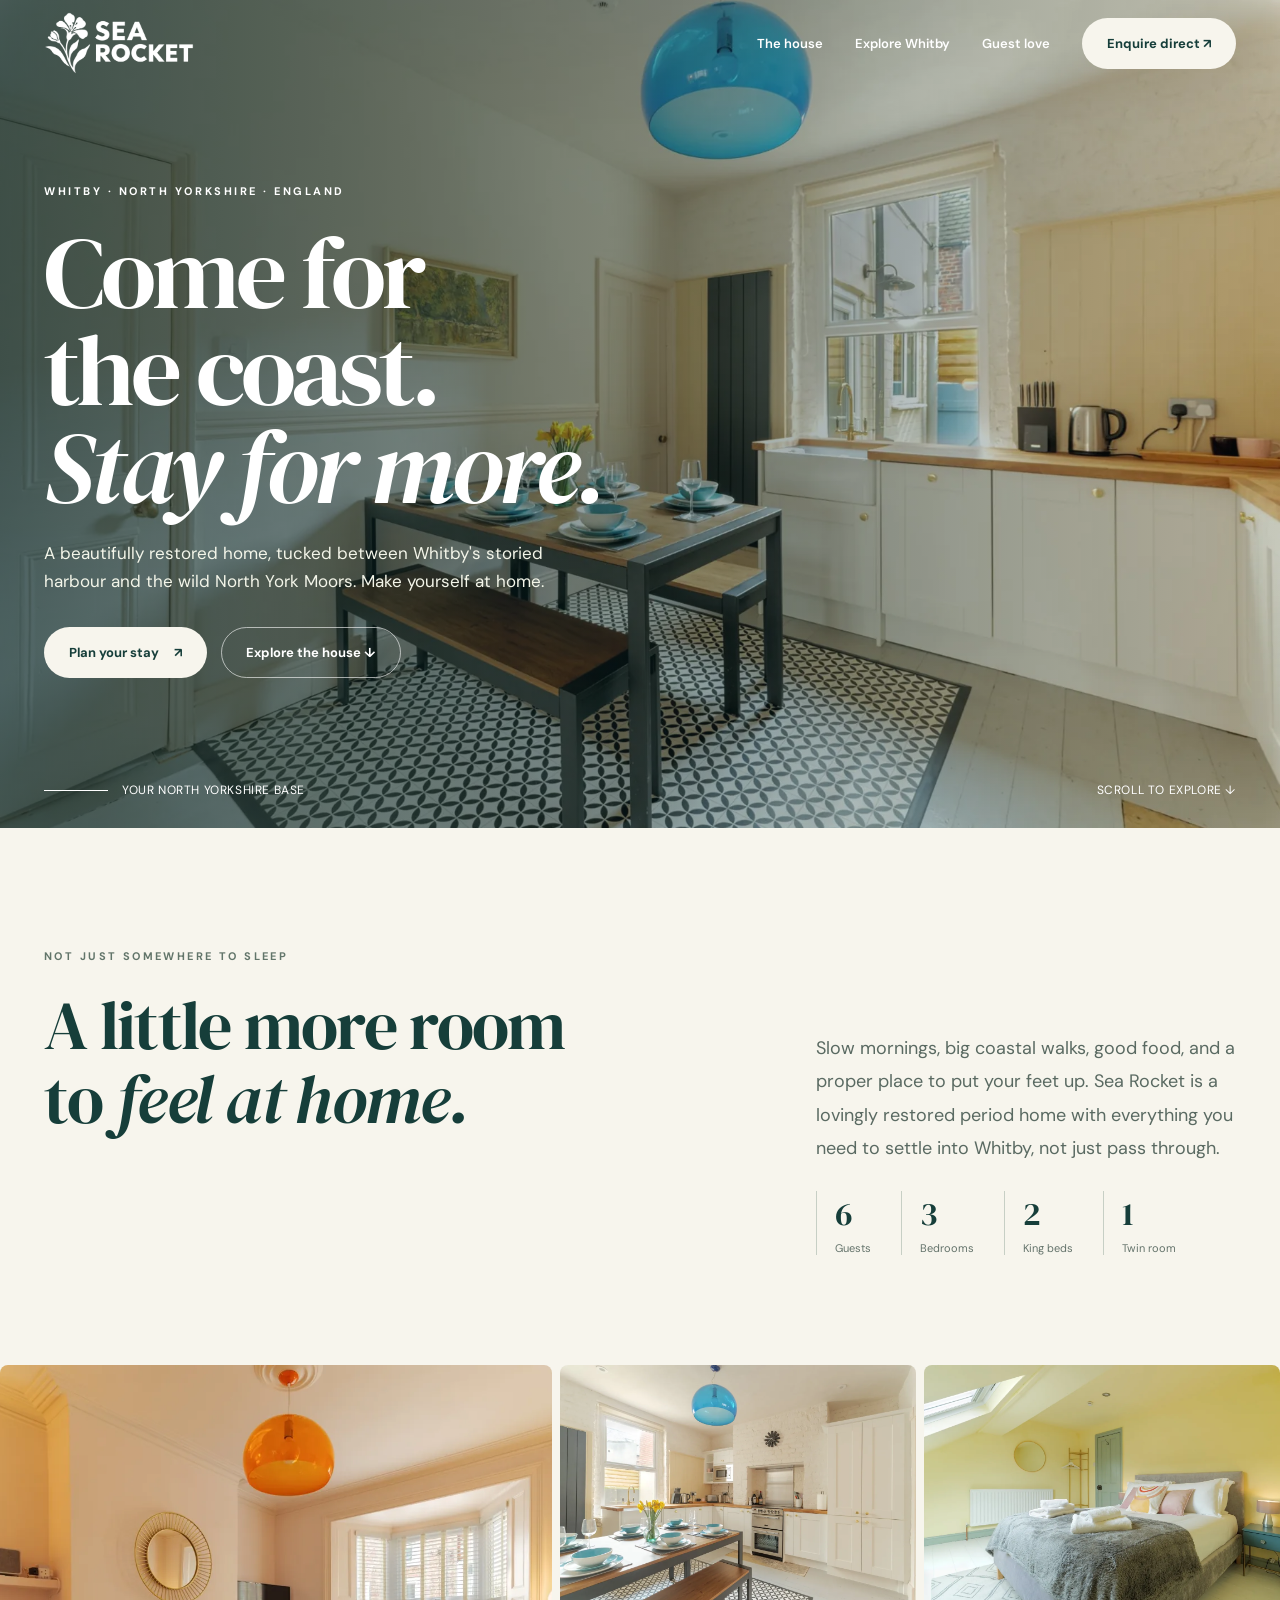
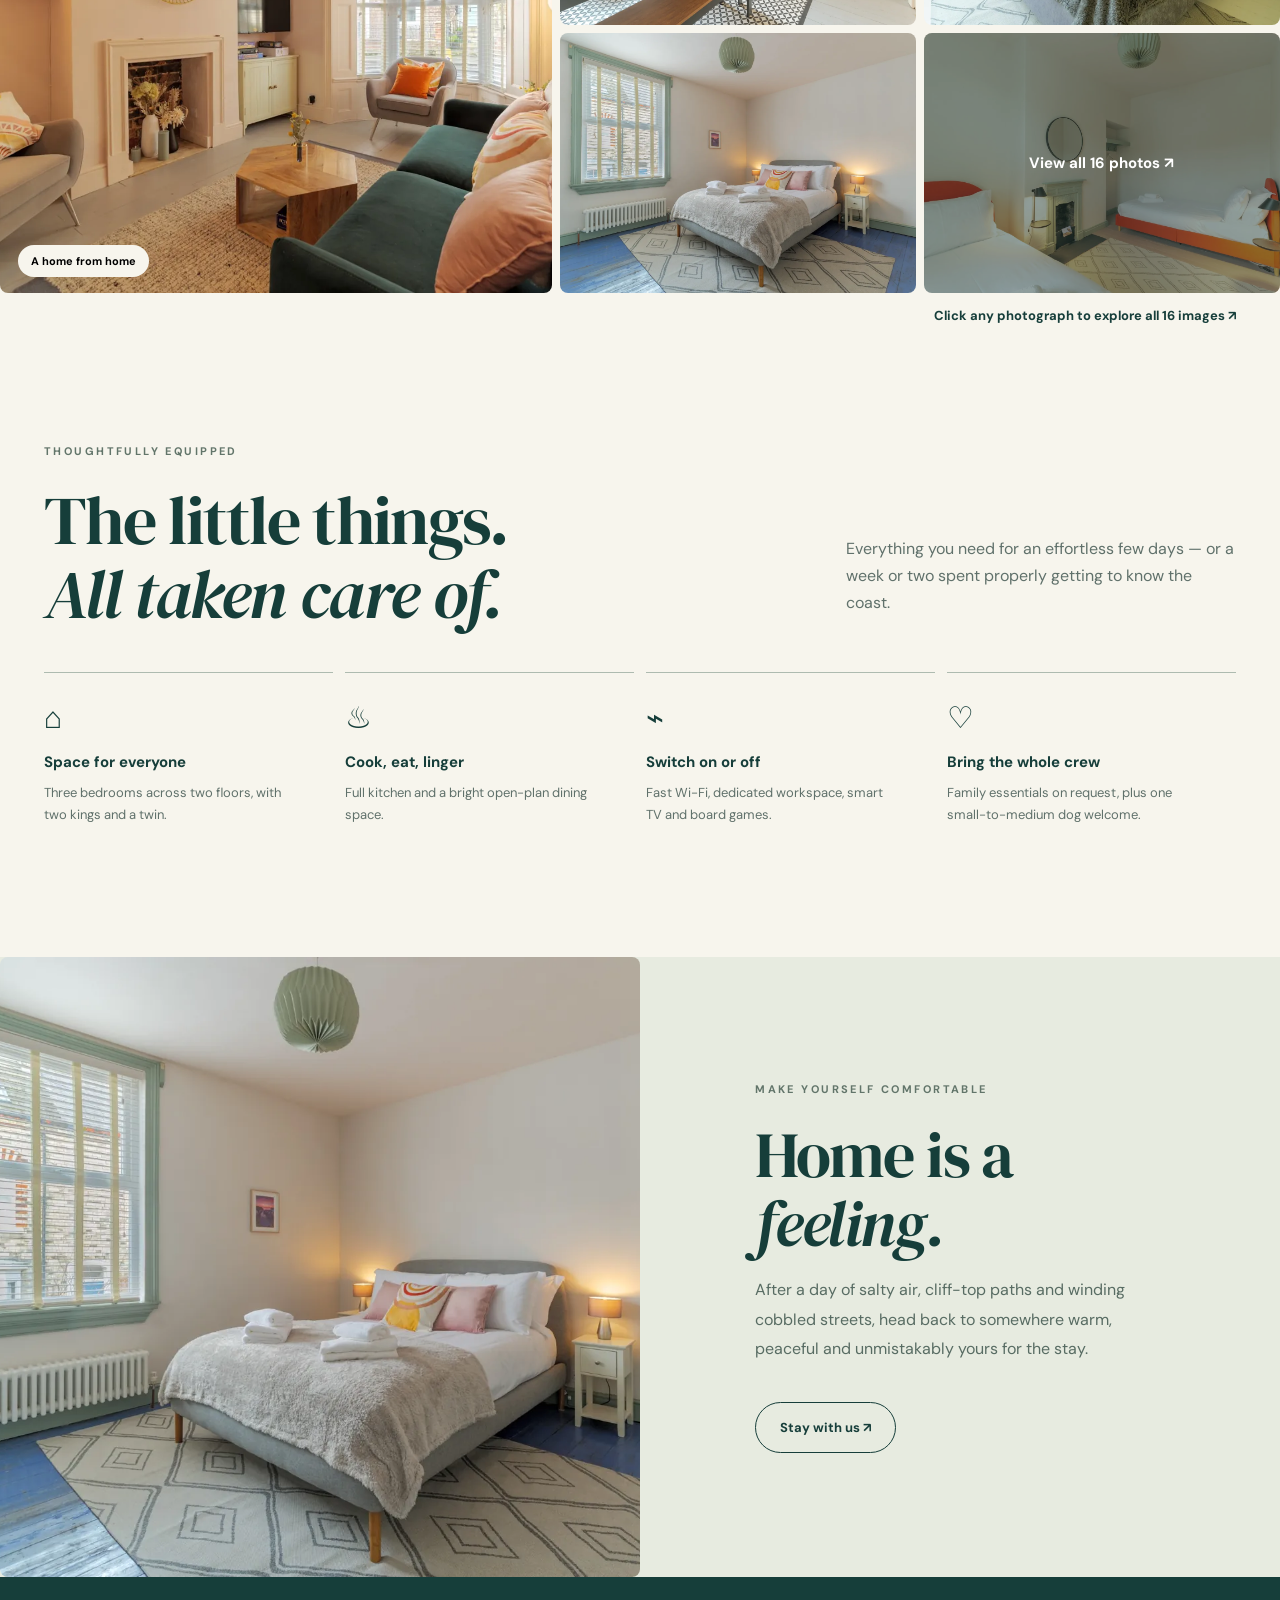
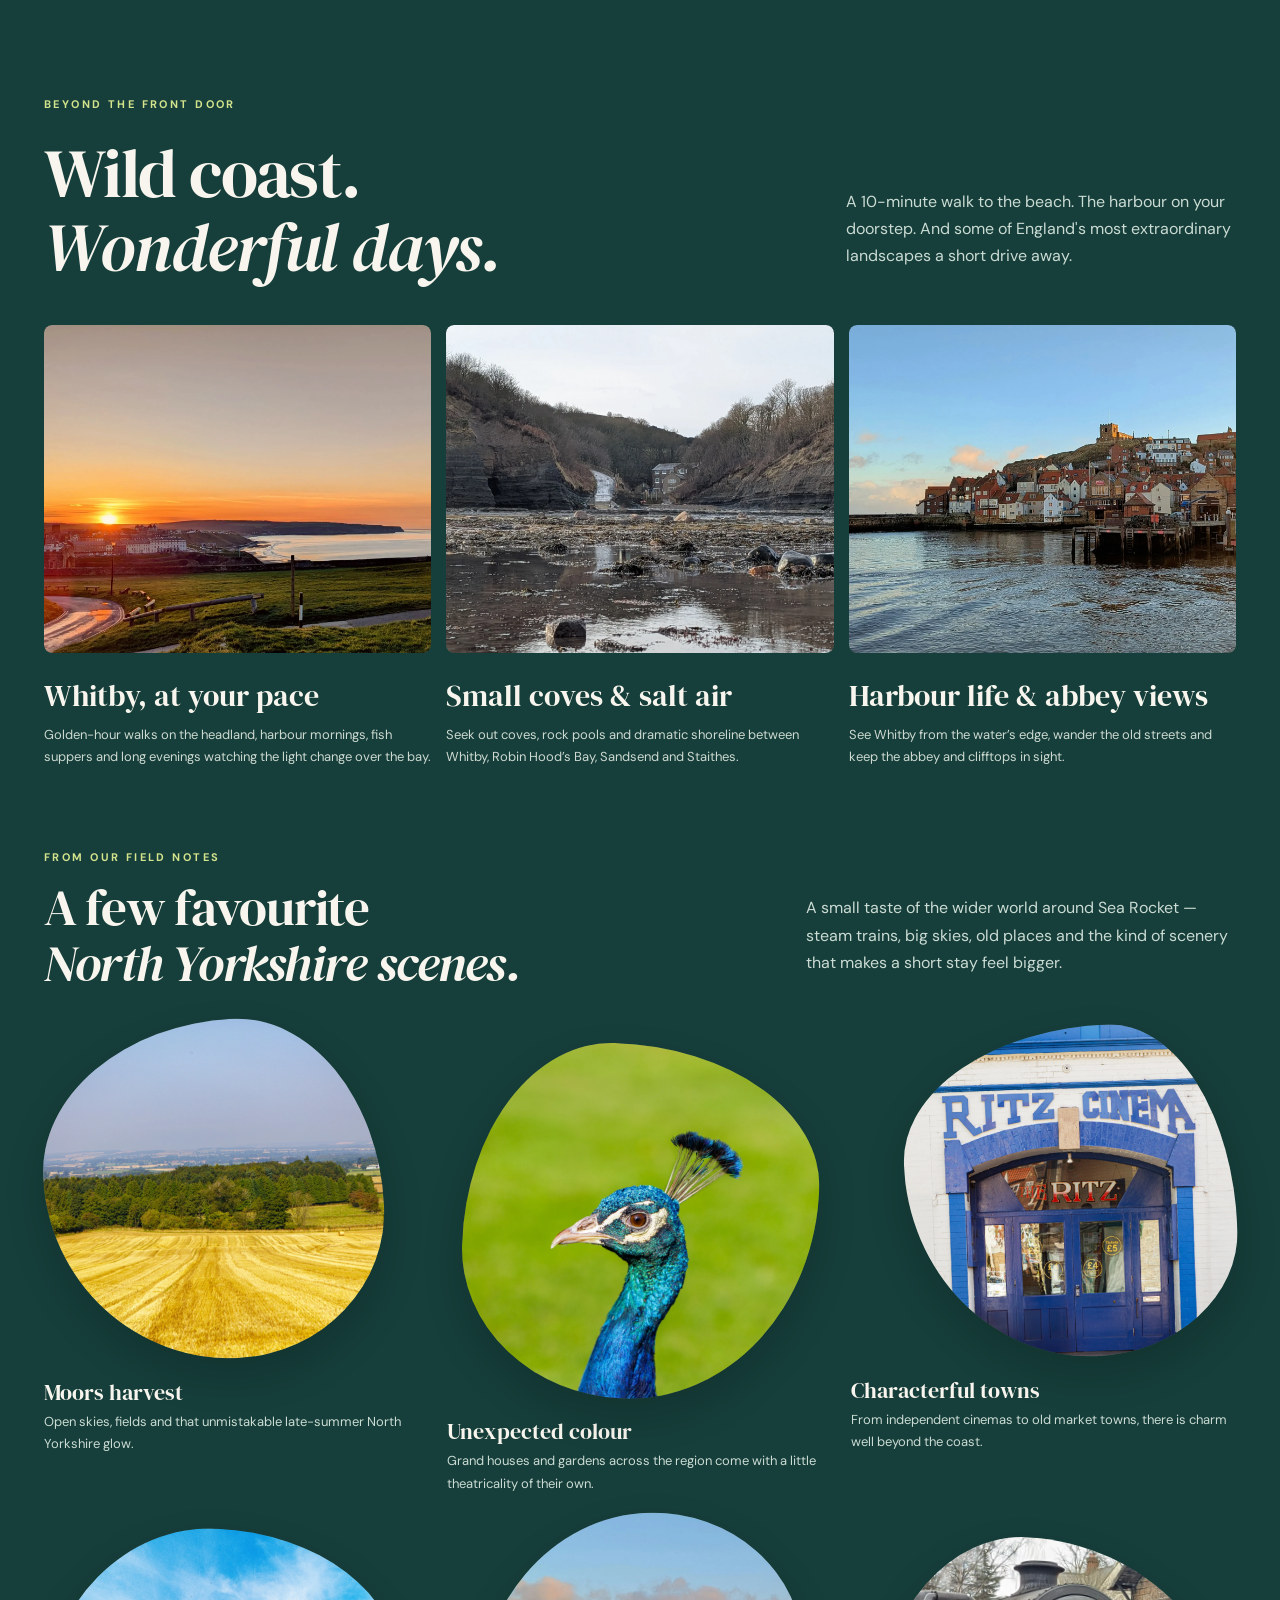
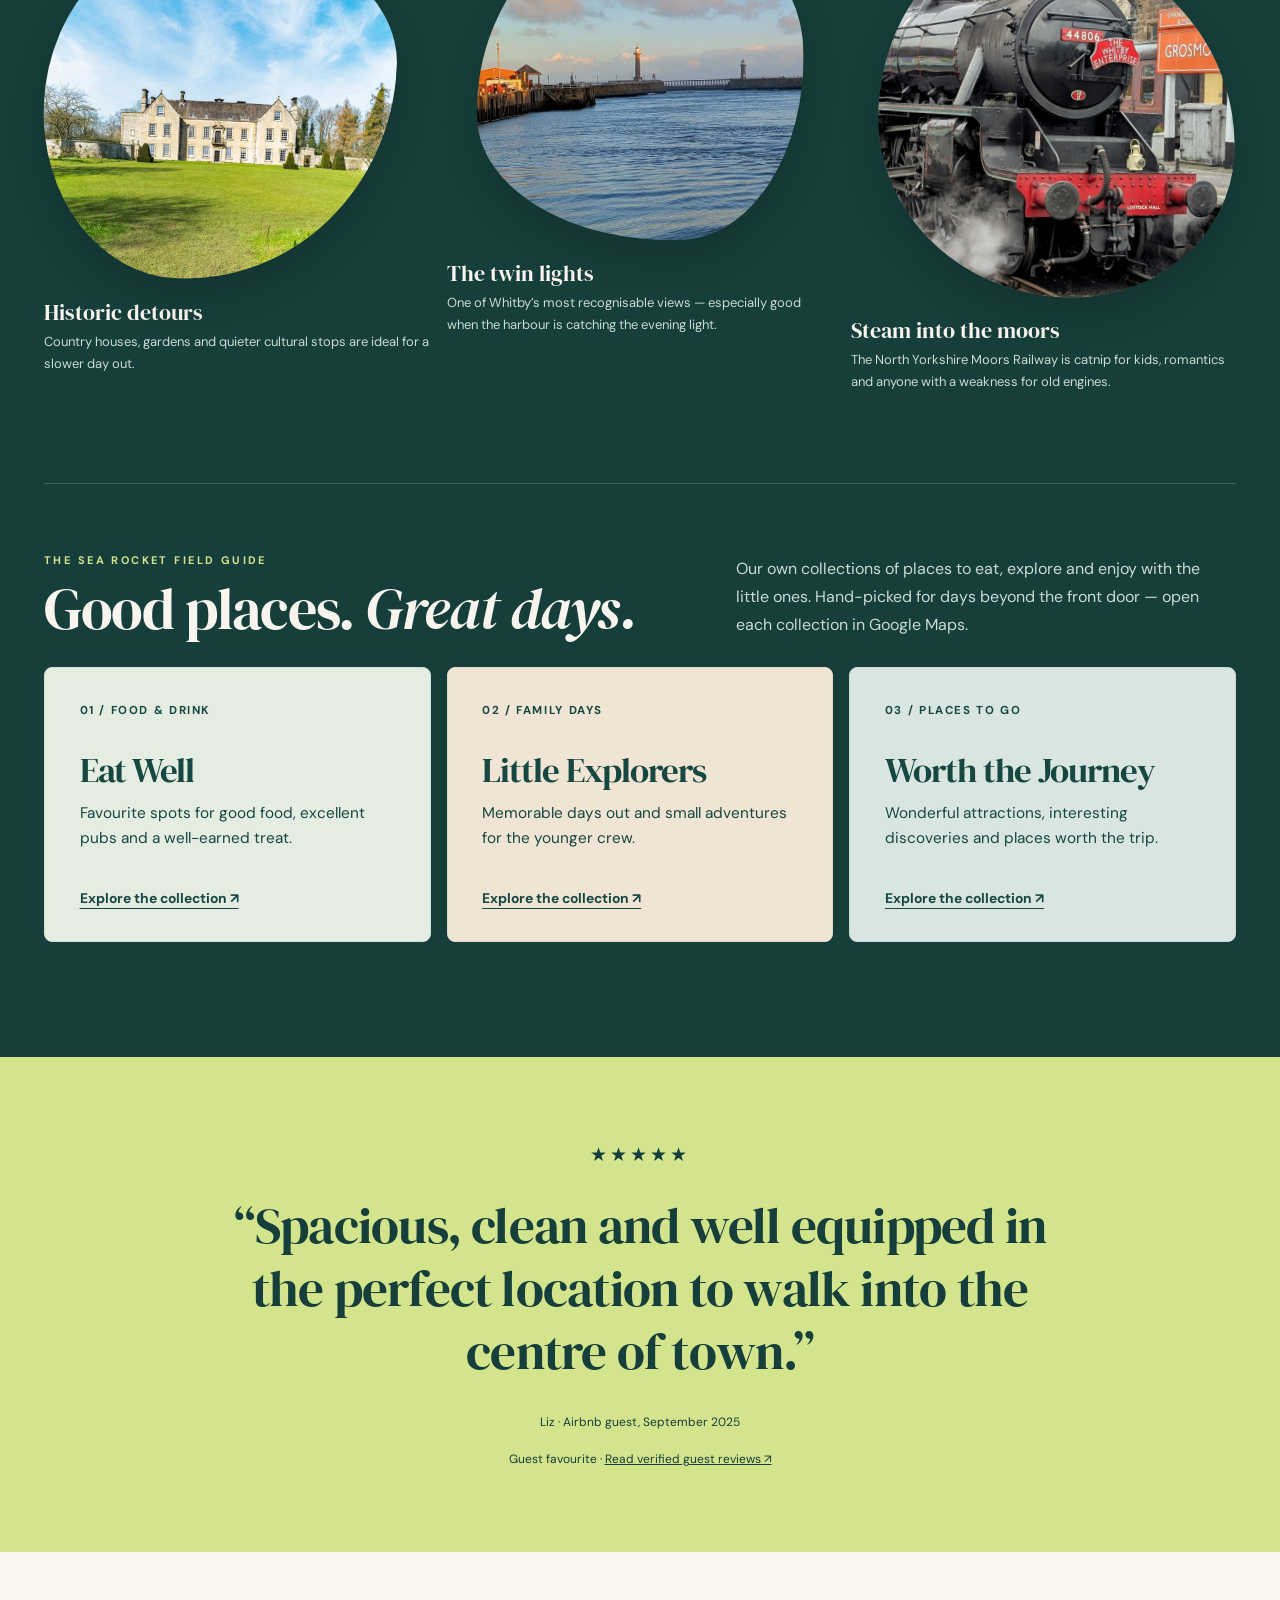
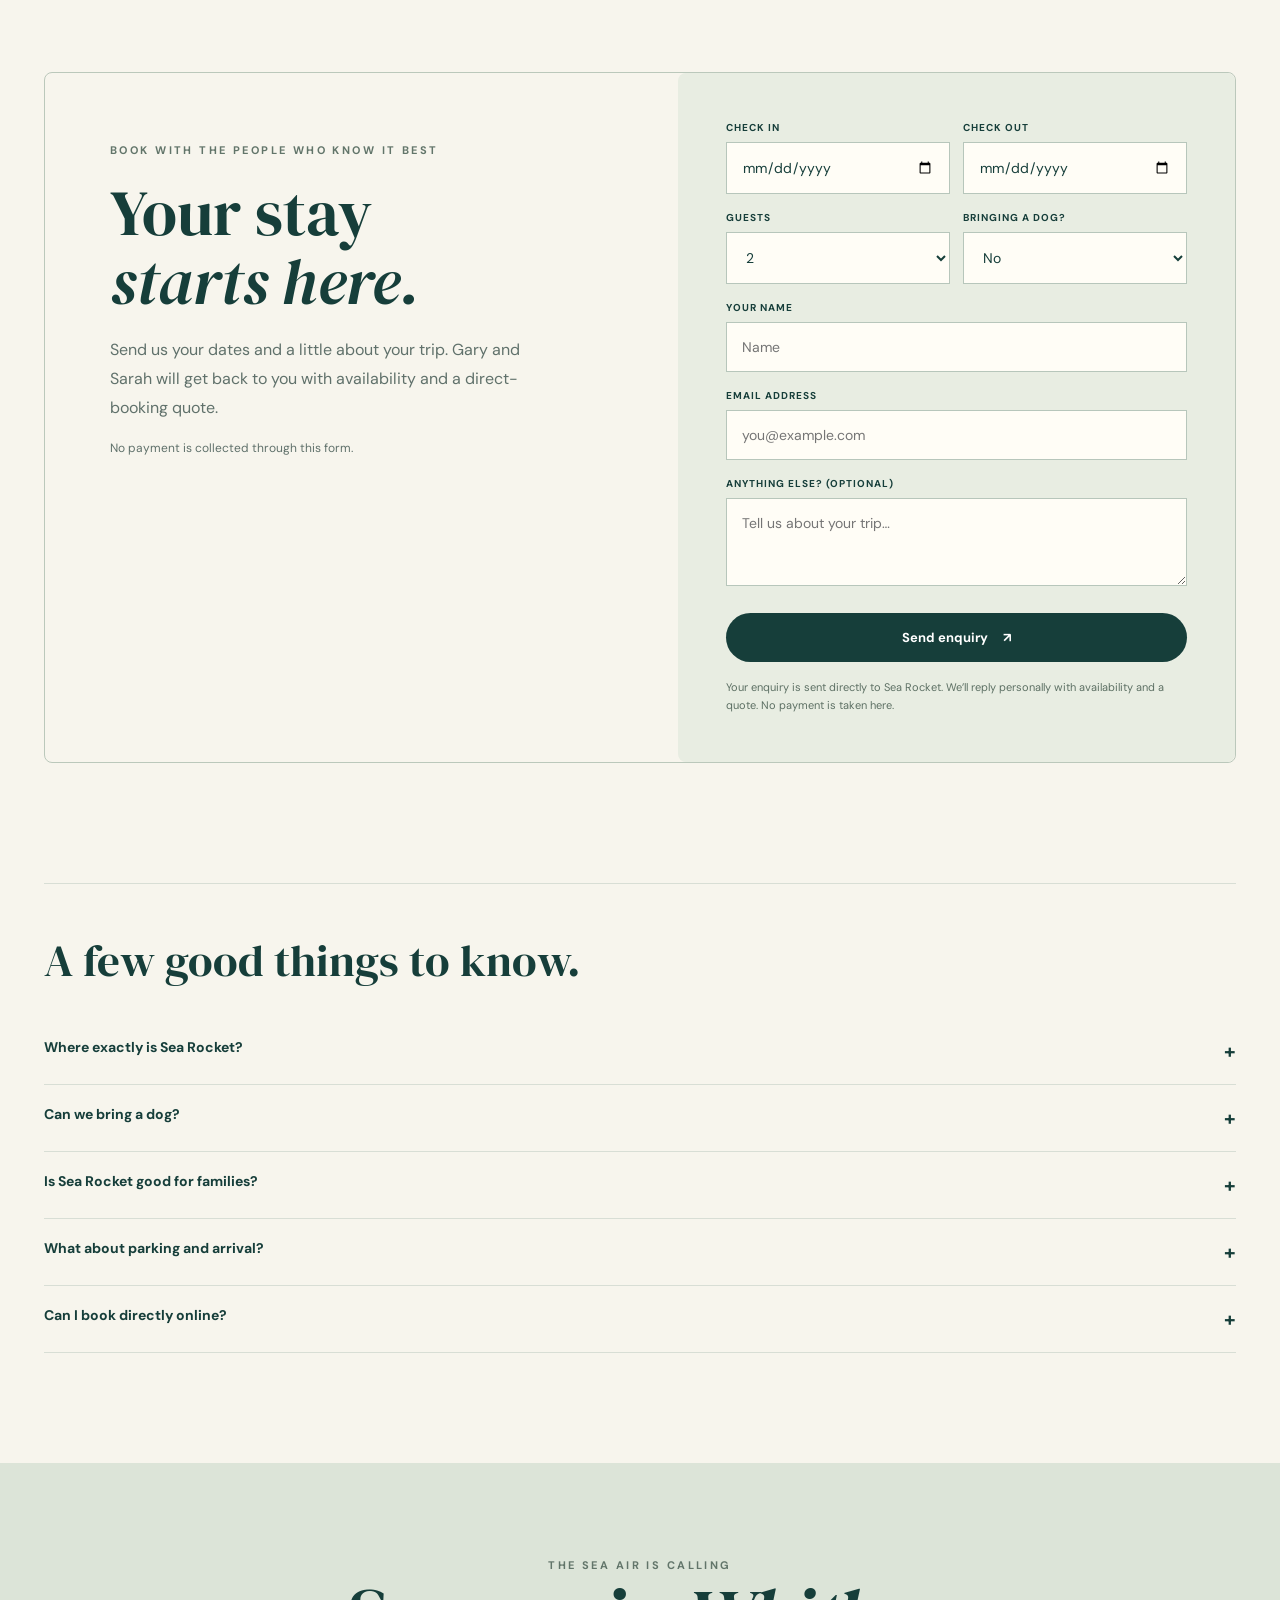
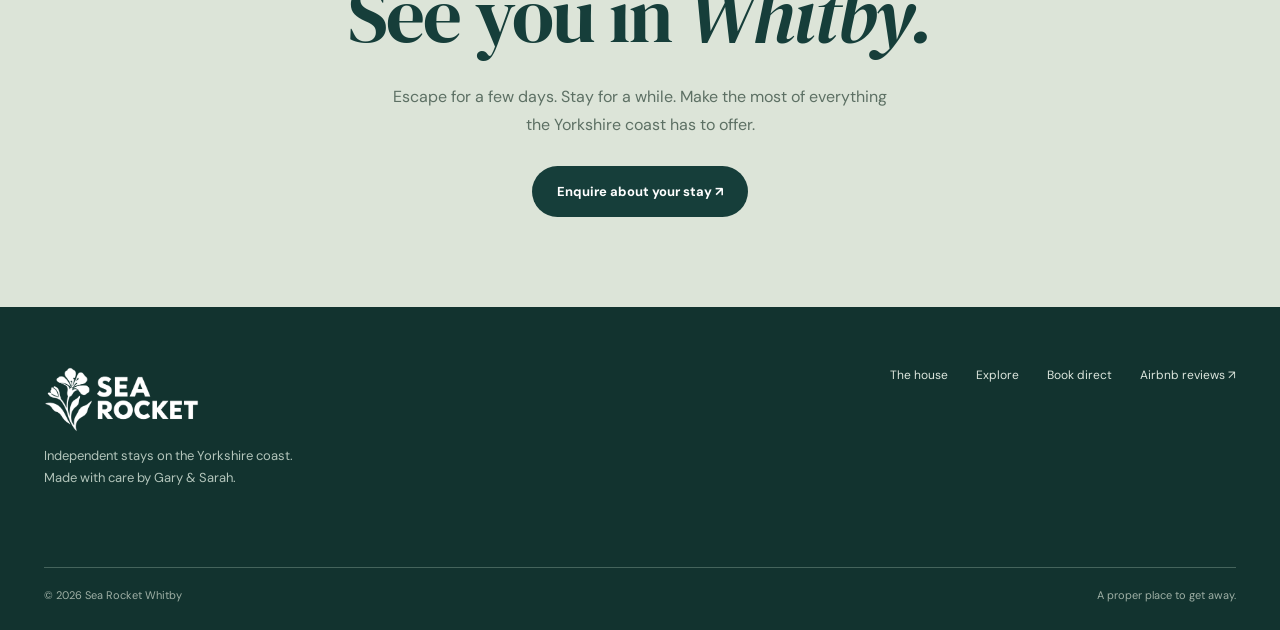
==== commit 9e11ce06: "New photos" ====
--- a/index.html
+++ b/index.html
@@ -7,7 +7,7 @@
 <link rel="preconnect" href="https://fonts.googleapis.com"><link rel="preconnect" href="https://fonts.gstatic.com" crossorigin>
 <link href="https://fonts.googleapis.com/css2?family=DM+Sans:wght@400;500;600;700&family=DM+Serif+Display:ital@0;1&display=swap" rel="stylesheet">
 <style>
-:root{--ink:#163e3a;--cream:#f7f5ed;--warm:#e7e6da;--lime:#d3e48d;--rust:#bd5f42;--muted:#60716b;--line:#d8ded5}*{box-sizing:border-box}html{scroll-behavior:smooth}body{margin:0;background:var(--cream);color:var(--ink);font-family:'DM Sans',sans-serif;-webkit-font-smoothing:antialiased}button,input,select,textarea{font:inherit}button,a{-webkit-tap-highlight-color:transparent}a{color:inherit}button{cursor:pointer}img{display:block;width:100%;height:100%;object-fit:cover}.wrap{width:min(1360px,calc(100% - 88px));margin:auto}.header{height:86px;display:flex;align-items:center;justify-content:space-between;position:absolute;top:0;left:0;right:0;z-index:10;color:white}.brand{display:flex;align-items:center;gap:12px;text-decoration:none}.brand-icon{width:43px;height:43px;border:1.5px solid currentColor;border-radius:50%;display:grid;place-items:center;font-size:25px;line-height:1}.brand-word{font-weight:700;letter-spacing:.19em;line-height:1.12;font-size:15px}.nav{display:flex;align-items:center;gap:32px;font-size:13px;font-weight:600}.nav a{text-decoration:none}.pill{display:inline-flex;justify-content:center;align-items:center;border-radius:40px;text-decoration:none;padding:16px 24px;font-weight:700;font-size:13px;border:1px solid transparent;gap:15px;transition:transform .2s,background .2s}.pill:hover{transform:translateY(-2px)}.pill.light{background:var(--cream);color:var(--ink)}.pill.dark{background:var(--ink);color:white}.pill.outline{border-color:var(--ink)}.hero{position:relative;height:min(850px,92svh);min-height:640px;background:linear-gradient(90deg,rgba(9,38,39,.79) 0%,rgba(12,43,43,.44) 52%,rgba(11,37,38,.12) 100%),url('assets/hero.webp') center/cover;color:white}.hero-copy{position:absolute;left:max(44px,calc((100vw - 1360px)/2));bottom:150px;max-width:790px}.eyebrow{text-transform:uppercase;letter-spacing:.23em;font-size:11px;font-weight:700}.hero h1{font-family:'DM Serif Display',serif;font-size:clamp(64px,7.9vw,124px);font-weight:400;line-height:.96;letter-spacing:-.04em;margin:24px 0}.hero h1 em{font-weight:400}.hero p{font-size:17px;line-height:1.65;max-width:520px;color:#f3f5e9}.hero-actions{display:flex;gap:14px;margin-top:32px}.hero-bottom{position:absolute;bottom:30px;left:0;right:0;display:flex;justify-content:space-between;align-items:end;font-size:12px;letter-spacing:.05em}.hero-bottom .line{width:64px;height:1px;background:white;display:inline-block;vertical-align:middle;margin-right:14px}.intro{padding:116px 0 110px;display:grid;grid-template-columns:1.2fr .8fr;gap:12%}.section-kicker{font-size:11px;text-transform:uppercase;letter-spacing:.22em;font-weight:700;color:#62756a}.intro h2,.section-title,.feature h2,.closing h2{font:400 clamp(43px,5.3vw,76px)/1.09 'DM Serif Display',serif;letter-spacing:-.025em;margin:24px 0 0}.intro .desc{font-size:18px;line-height:1.85;color:#5a6a62;padding-top:70px}.stats{display:flex;gap:30px;margin-top:26px;flex-wrap:wrap}.stat{border-left:1px solid #c7cfc5;padding-left:18px}.stat strong{display:block;font:normal 33px 'DM Serif Display',serif}.stat small{display:block;color:#64736b;font-size:11px;margin-top:5px}.gallery{display:grid;grid-template-columns:1.55fr 1fr 1fr;grid-template-rows:260px 260px;gap:8px}.gallery button{display:block;position:relative;border:0;padding:0;overflow:hidden;background:#d8ddd3}.gallery button:first-child{grid-row:1/3}.gallery img{transition:transform .5s}.gallery button:hover img{transform:scale(1.045)}.gallery .gallery-tag{position:absolute;bottom:16px;left:18px;background:var(--cream);border-radius:30px;padding:9px 13px;font-size:11px;font-weight:700}.gallery button:last-child:after{content:'View the gallery  ↗';position:absolute;inset:0;background:rgba(12,45,42,.46);color:white;display:grid;place-items:center;font-size:15px;font-weight:700}.section{padding:115px 0}.split-title{display:flex;justify-content:space-between;align-items:end;gap:30px;margin-bottom:40px}.split-title p{color:var(--muted);line-height:1.7;max-width:390px}.amenities{display:grid;grid-template-columns:repeat(4,1fr);gap:12px}.amenity{border-top:1px solid #aebbb0;padding:25px 0 16px}.amenity .symbol{font-size:30px;display:block;height:54px}.amenity h3{font-size:15px;margin:0 0 10px}.amenity p{font-size:13px;color:var(--muted);line-height:1.7;margin:0;max-width:245px}.feature{display:grid;grid-template-columns:1fr 1fr;background:#e7ebe0;min-height:620px}.feature .feature-photo{min-height:540px}.feature-copy{padding:90px min(9vw,125px);display:flex;justify-content:center;flex-direction:column}.feature h2{font-size:clamp(48px,5vw,72px)}.feature p{color:#586c63;line-height:1.85;font-size:16px;max-width:480px}.feature .pill{align-self:flex-start;margin-top:22px}.explore{background:var(--ink);color:var(--cream)}.explore .section-kicker{color:var(--lime)}.explore .split-title p{color:#cadbd3}.explore-grid{display:grid;grid-template-columns:repeat(3,1fr);gap:15px}.explore-card{min-width:0}.explore-card .photo{aspect-ratio:1.18;overflow:hidden;background:#35534d}.explore-card h3{font:normal 30px 'DM Serif Display',serif;margin:22px 0 8px}.explore-card p{line-height:1.7;color:#ccd9d0;font-size:13px;margin:0}.quote{background:var(--lime);padding:85px 0}.quote-content{max-width:850px;margin:auto;text-align:center}.stars{letter-spacing:.15em;font-size:19px}.quote blockquote{font:normal clamp(31px,4vw,54px)/1.23 'DM Serif Display',serif;letter-spacing:-.015em;margin:27px 0}.quote small{font-size:12px}.booking-section{padding:120px 0}.booking-box{border:1px solid #bbc8bb;display:grid;grid-template-columns:1fr .88fr;min-height:420px}.booking-copy{padding:65px}.booking-copy h2{font:normal clamp(45px,5vw,70px)/1.07 'DM Serif Display',serif;margin:20px 0}.booking-copy p{line-height:1.8;color:var(--muted);max-width:430px}.booking-form{background:#e8ede2;padding:48px;display:flex;flex-direction:column;justify-content:center;gap:17px}.form-row{display:grid;grid-template-columns:1fr 1fr;gap:13px}.field label{display:block;text-transform:uppercase;letter-spacing:.1em;font-size:10px;font-weight:700;margin-bottom:8px}.field input,.field select,.field textarea{width:100%;border:1px solid #b7c6bb;background:#fffdf6;border-radius:0;padding:15px;color:var(--ink);min-width:0;font-size:14px}.field textarea{resize:vertical;min-height:88px}.booking-form .pill{width:100%;margin-top:5px;border:0}.hint{color:#5d7064;font-size:11px;line-height:1.6;margin:0}.faq{border-top:1px solid var(--line);padding:45px 0 110px}.faq h2{font:normal 45px 'DM Serif Display',serif;margin:0 0 27px}.faq details{border-bottom:1px solid var(--line);padding:20px 0}.faq summary{cursor:pointer;list-style:none;font-weight:700;font-size:14px;display:flex;justify-content:space-between}.faq summary:after{content:'+';font-size:20px}.faq details[open] summary:after{content:'−'}.faq details p{font-size:14px;line-height:1.8;max-width:800px;color:var(--muted)}.closing{background:#dce4d8;text-align:center;padding:90px 20px}.closing h2{font-size:clamp(50px,6vw,80px);margin:0 0 25px}.closing p{max-width:500px;line-height:1.75;margin:0 auto 27px;color:#5d7064}.footer{background:#12332f;color:#dce6dd;padding:60px 0 28px}.footer-grid{display:flex;justify-content:space-between;gap:40px}.footer .brand{color:white}.footer p{line-height:1.7;font-size:13px;color:#b3c5bb}.footer-links{display:flex;gap:28px;font-size:12px}.footer-links a{text-decoration:none}.footnote{margin-top:65px;padding-top:20px;border-top:1px solid #45645c;display:flex;justify-content:space-between;color:#9eafa5;font-size:11px}.lightbox{position:fixed;inset:0;background:rgba(5,26,24,.96);z-index:30;display:none;align-items:center;justify-content:center;flex-direction:column;padding:65px 20px}.lightbox.open{display:flex}.lightbox img{object-fit:contain;max-height:79vh;width:100%}.lightbox .controls{display:flex;gap:20px;align-items:center;margin-top:15px;color:white;font-size:13px}.lightbox button{border:1px solid #81958b;color:white;background:transparent;border-radius:30px;padding:10px 16px}.lightbox .close{position:absolute;top:18px;right:22px}.mobile-nav{display:none}.floating-book{display:none}.fallback{background:linear-gradient(135deg,#55736b,#afbb99)}.fallback:before{content:'SEA ROCKET';position:absolute;left:20px;bottom:20px;color:#fff8;font-weight:700;letter-spacing:.3em;font-size:12px}
+:root{--ink:#163e3a;--cream:#f7f5ed;--warm:#e7e6da;--lime:#d3e48d;--rust:#bd5f42;--muted:#60716b;--line:#d8ded5}*{box-sizing:border-box}html{scroll-behavior:smooth}body{margin:0;background:var(--cream);color:var(--ink);font-family:'DM Sans',sans-serif;-webkit-font-smoothing:antialiased}button,input,select,textarea{font:inherit}button,a{-webkit-tap-highlight-color:transparent}a{color:inherit}button{cursor:pointer}img{display:block;width:100%;height:100%;object-fit:cover}.wrap{width:min(1360px,calc(100% - 88px));margin:auto}.header{height:86px;display:flex;align-items:center;justify-content:space-between;position:absolute;top:0;left:0;right:0;z-index:10;color:white}.brand{display:flex;align-items:center;gap:12px;text-decoration:none}.brand-icon{width:43px;height:43px;border:1.5px solid currentColor;border-radius:50%;display:grid;place-items:center;font-size:25px;line-height:1}.brand-word{font-weight:700;letter-spacing:.19em;line-height:1.12;font-size:15px}.nav{display:flex;align-items:center;gap:32px;font-size:13px;font-weight:600}.nav a{text-decoration:none}.pill{display:inline-flex;justify-content:center;align-items:center;border-radius:40px;text-decoration:none;padding:16px 24px;font-weight:700;font-size:13px;border:1px solid transparent;gap:15px;transition:transform .2s,background .2s}.pill:hover{transform:translateY(-2px)}.pill.light{background:var(--cream);color:var(--ink)}.pill.dark{background:var(--ink);color:white}.pill.outline{border-color:var(--ink)}.hero{position:relative;height:min(850px,92svh);min-height:640px;background:linear-gradient(90deg,rgba(9,38,39,.79) 0%,rgba(12,43,43,.44) 52%,rgba(11,37,38,.12) 100%),url('assets/hero.webp') center/cover;color:white}.hero-copy{position:absolute;left:max(44px,calc((100vw - 1360px)/2));bottom:150px;max-width:790px}.eyebrow{text-transform:uppercase;letter-spacing:.23em;font-size:11px;font-weight:700}.hero h1{font-family:'DM Serif Display',serif;font-size:clamp(64px,7.9vw,124px);font-weight:400;line-height:.96;letter-spacing:-.04em;margin:24px 0}.hero h1 em{font-weight:400}.hero p{font-size:17px;line-height:1.65;max-width:520px;color:#f3f5e9}.hero-actions{display:flex;gap:14px;margin-top:32px}.hero-bottom{position:absolute;bottom:30px;left:0;right:0;display:flex;justify-content:space-between;align-items:end;font-size:12px;letter-spacing:.05em}.hero-bottom .line{width:64px;height:1px;background:white;display:inline-block;vertical-align:middle;margin-right:14px}.intro{padding:116px 0 110px;display:grid;grid-template-columns:1.2fr .8fr;gap:12%}.section-kicker{font-size:11px;text-transform:uppercase;letter-spacing:.22em;font-weight:700;color:#62756a}.intro h2,.section-title,.feature h2,.closing h2{font:400 clamp(43px,5.3vw,76px)/1.09 'DM Serif Display',serif;letter-spacing:-.025em;margin:24px 0 0}.intro .desc{font-size:18px;line-height:1.85;color:#5a6a62;padding-top:70px}.stats{display:flex;gap:30px;margin-top:26px;flex-wrap:wrap}.stat{border-left:1px solid #c7cfc5;padding-left:18px}.stat strong{display:block;font:normal 33px 'DM Serif Display',serif}.stat small{display:block;color:#64736b;font-size:11px;margin-top:5px}.gallery{display:grid;grid-template-columns:1.55fr 1fr 1fr;grid-template-rows:260px 260px;gap:8px}.gallery button{display:block;position:relative;border:0;padding:0;overflow:hidden;background:#d8ddd3}.gallery button:first-child{grid-row:1/3}.gallery img{transition:transform .5s}.gallery button:hover img{transform:scale(1.045)}.gallery .gallery-tag{position:absolute;bottom:16px;left:18px;background:var(--cream);border-radius:30px;padding:9px 13px;font-size:11px;font-weight:700}.gallery button:last-child:after{content:'View all 16 photos  ↗';position:absolute;inset:0;background:rgba(12,45,42,.46);color:white;display:grid;place-items:center;font-size:15px;font-weight:700}.section{padding:115px 0}.split-title{display:flex;justify-content:space-between;align-items:end;gap:30px;margin-bottom:40px}.split-title p{color:var(--muted);line-height:1.7;max-width:390px}.amenities{display:grid;grid-template-columns:repeat(4,1fr);gap:12px}.amenity{border-top:1px solid #aebbb0;padding:25px 0 16px}.amenity .symbol{font-size:30px;display:block;height:54px}.amenity h3{font-size:15px;margin:0 0 10px}.amenity p{font-size:13px;color:var(--muted);line-height:1.7;margin:0;max-width:245px}.feature{display:grid;grid-template-columns:1fr 1fr;background:#e7ebe0;min-height:620px}.feature .feature-photo{min-height:540px}.feature-copy{padding:90px min(9vw,125px);display:flex;justify-content:center;flex-direction:column}.feature h2{font-size:clamp(48px,5vw,72px)}.feature p{color:#586c63;line-height:1.85;font-size:16px;max-width:480px}.feature .pill{align-self:flex-start;margin-top:22px}.explore{background:var(--ink);color:var(--cream)}.explore .section-kicker{color:var(--lime)}.explore .split-title p{color:#cadbd3}.explore-grid{display:grid;grid-template-columns:repeat(3,1fr);gap:15px}.explore-card{min-width:0}.explore-card .photo{aspect-ratio:1.18;overflow:hidden;background:#35534d}.explore-card h3{font:normal 30px 'DM Serif Display',serif;margin:22px 0 8px}.explore-card p{line-height:1.7;color:#ccd9d0;font-size:13px;margin:0}.quote{background:var(--lime);padding:85px 0}.quote-content{max-width:850px;margin:auto;text-align:center}.stars{letter-spacing:.15em;font-size:19px}.quote blockquote{font:normal clamp(31px,4vw,54px)/1.23 'DM Serif Display',serif;letter-spacing:-.015em;margin:27px 0}.quote small{font-size:12px}.booking-section{padding:120px 0}.booking-box{border:1px solid #bbc8bb;display:grid;grid-template-columns:1fr .88fr;min-height:420px}.booking-copy{padding:65px}.booking-copy h2{font:normal clamp(45px,5vw,70px)/1.07 'DM Serif Display',serif;margin:20px 0}.booking-copy p{line-height:1.8;color:var(--muted);max-width:430px}.booking-form{background:#e8ede2;padding:48px;display:flex;flex-direction:column;justify-content:center;gap:17px}.form-row{display:grid;grid-template-columns:1fr 1fr;gap:13px}.field label{display:block;text-transform:uppercase;letter-spacing:.1em;font-size:10px;font-weight:700;margin-bottom:8px}.field input,.field select,.field textarea{width:100%;border:1px solid #b7c6bb;background:#fffdf6;border-radius:0;padding:15px;color:var(--ink);min-width:0;font-size:14px}.field textarea{resize:vertical;min-height:88px}.booking-form .pill{width:100%;margin-top:5px;border:0}.hint{color:#5d7064;font-size:11px;line-height:1.6;margin:0}.faq{border-top:1px solid var(--line);padding:45px 0 110px}.faq h2{font:normal 45px 'DM Serif Display',serif;margin:0 0 27px}.faq details{border-bottom:1px solid var(--line);padding:20px 0}.faq summary{cursor:pointer;list-style:none;font-weight:700;font-size:14px;display:flex;justify-content:space-between}.faq summary:after{content:'+';font-size:20px}.faq details[open] summary:after{content:'−'}.faq details p{font-size:14px;line-height:1.8;max-width:800px;color:var(--muted)}.closing{background:#dce4d8;text-align:center;padding:90px 20px}.closing h2{font-size:clamp(50px,6vw,80px);margin:0 0 25px}.closing p{max-width:500px;line-height:1.75;margin:0 auto 27px;color:#5d7064}.footer{background:#12332f;color:#dce6dd;padding:60px 0 28px}.footer-grid{display:flex;justify-content:space-between;gap:40px}.footer .brand{color:white}.footer p{line-height:1.7;font-size:13px;color:#b3c5bb}.footer-links{display:flex;gap:28px;font-size:12px}.footer-links a{text-decoration:none}.footnote{margin-top:65px;padding-top:20px;border-top:1px solid #45645c;display:flex;justify-content:space-between;color:#9eafa5;font-size:11px}.lightbox{position:fixed;inset:0;background:rgba(5,26,24,.96);z-index:30;display:none;align-items:center;justify-content:center;flex-direction:column;padding:65px 20px}.lightbox.open{display:flex}.lightbox img{object-fit:contain;max-height:79vh;width:100%}.lightbox .controls{display:flex;gap:20px;align-items:center;margin-top:15px;color:white;font-size:13px}.lightbox button{border:1px solid #81958b;color:white;background:transparent;border-radius:30px;padding:10px 16px}.lightbox .close{position:absolute;top:18px;right:22px}.mobile-nav{display:none}.floating-book{display:none}.fallback{background:linear-gradient(135deg,#55736b,#afbb99)}.fallback:before{content:'SEA ROCKET';position:absolute;left:20px;bottom:20px;color:#fff8;font-weight:700;letter-spacing:.3em;font-size:12px}
 
 .field-notes{margin-top:clamp(3rem,6vw,5rem)}
 .notes-intro{display:flex;justify-content:space-between;align-items:end;gap:30px;margin-bottom:24px}
@@ -53,7 +53,7 @@
 <main id="top">
 <section class="hero"><div class="hero-copy"><span class="eyebrow">Whitby · North Yorkshire · England</span><h1>Come for<br>the coast.<br><em>Stay for more.</em></h1><p>A beautifully restored home, tucked between Whitby's storied harbour and the wild North York Moors. Make yourself at home.</p><div class="hero-actions"><a class="pill light" href="#book">Plan your stay <span>↗</span></a><a class="pill" style="color:white;border-color:#fff9" href="#house">Explore the house ↓</a></div></div><div class="hero-bottom wrap"><div><span class="line"></span>YOUR NORTH YORKSHIRE BASE</div><div>SCROLL TO EXPLORE ↓</div></div></section>
 <section class="intro wrap" id="house"><div><span class="section-kicker">Not just somewhere to sleep</span><h2>A little more room<br>to <em>feel at home.</em></h2></div><div><p class="desc">Slow mornings, big coastal walks, good food, and a proper place to put your feet up. Sea Rocket is a lovingly restored period home with everything you need to settle into Whitby, not just pass through.</p><div class="stats"><div class="stat"><strong>6</strong><small>Guests</small></div><div class="stat"><strong>3</strong><small>Bedrooms</small></div><div class="stat"><strong>2</strong><small>King beds</small></div><div class="stat"><strong>1</strong><small>Twin room</small></div></div></div></section>
-<div class="gallery" id="gallery"><button data-photo="0" aria-label="Open property photograph 1"><img loading="lazy" alt="Sea Rocket holiday home photograph" src="assets/living.webp"><span class="gallery-tag">A home from home</span></button><button data-photo="1" aria-label="Open property photograph 2"><img loading="lazy" alt="Sea Rocket holiday home interior" src="assets/kitchen.webp"></button><button data-photo="2" aria-label="Open property photograph 3"><img loading="lazy" alt="Sea Rocket comfortable rooms" src="assets/attic.webp"></button><button data-photo="3" aria-label="Open bedroom photograph"><img loading="lazy" alt="King bedroom at Sea Rocket" src="assets/double.webp"></button><button data-photo="4" aria-label="Open full property gallery"><img loading="lazy" alt="Explore Sea Rocket" src="assets/twins.webp"></button></div>
+<div class="gallery" id="gallery"><button data-photo="10" aria-label="Open property photograph 1"><img loading="lazy" alt="Sea Rocket holiday home photograph" src="assets/living.webp"><span class="gallery-tag">A home from home</span></button><button data-photo="14" aria-label="Open property photograph 2"><img loading="lazy" alt="Sea Rocket holiday home interior" src="assets/kitchen.webp"></button><button data-photo="0" aria-label="Open property photograph 3"><img loading="lazy" alt="Sea Rocket comfortable rooms" src="assets/attic.webp"></button><button data-photo="5" aria-label="Open bedroom photograph"><img loading="lazy" alt="King bedroom at Sea Rocket" src="assets/double.webp"></button><button data-photo="8" aria-label="Open full property gallery"><img loading="lazy" alt="Explore Sea Rocket" src="assets/twins.webp"></button></div><p class="wrap" style="text-align:right;font-size:13px;font-weight:700;margin-top:14px;margin-bottom:0">Click any photograph to explore all 16 images ↗</p>
 <section class="section wrap"><div class="split-title"><div><span class="section-kicker">Thoughtfully equipped</span><h2 class="section-title">The little things.<br><em>All taken care of.</em></h2></div><p>Everything you need for an effortless few days — or a week or two spent properly getting to know the coast.</p></div><div class="amenities"><div class="amenity"><span class="symbol">⌂</span><h3>Space for everyone</h3><p>Three bedrooms across two floors, with two kings and a twin.</p></div><div class="amenity"><span class="symbol">♨</span><h3>Cook, eat, linger</h3><p>Full kitchen and a bright open-plan dining space.</p></div><div class="amenity"><span class="symbol">⌁</span><h3>Switch on or off</h3><p>Fast Wi-Fi, dedicated workspace, smart TV and board games.</p></div><div class="amenity"><span class="symbol">♡</span><h3>Bring the whole crew</h3><p>Family essentials on request, plus one small-to-medium dog welcome.</p></div></div></section>
 <section class="feature"><div class="feature-photo"><img loading="lazy" alt="Bedroom at Sea Rocket" src="assets/double.webp"></div><div class="feature-copy"><span class="section-kicker">Make yourself comfortable</span><h2>Home is a<br><em>feeling.</em></h2><p>After a day of salty air, cliff-top paths and winding cobbled streets, head back to somewhere warm, peaceful and unmistakably yours for the stay.</p><a class="pill outline" href="#book">Stay with us ↗</a></div></section>
 <section class="section explore" id="explore"><div class="wrap"><div class="split-title"><div><span class="section-kicker">Beyond the front door</span><h2 class="section-title">Wild coast.<br><em>Wonderful days.</em></h2></div><p>A 10-minute walk to the beach. The harbour on your doorstep. And some of England's most extraordinary landscapes a short drive away.</p></div><div class="explore-grid"><article class="explore-card"><div class="photo"><img loading="lazy" alt="Sunset over Whitby from the headland" src="assets/explore-sunset.webp"></div><h3>Whitby, at your pace</h3><p>Golden-hour walks on the headland, harbour mornings, fish suppers and long evenings watching the light change over the bay.</p></article><article class="explore-card"><div class="photo"><img loading="lazy" alt="Boggle Hole at low tide" src="assets/explore-boggle.webp"></div><h3>Small coves &amp; salt air</h3><p>Seek out coves, rock pools and dramatic shoreline between Whitby, Robin Hood’s Bay, Sandsend and Staithes.</p></article><article class="explore-card"><div class="photo"><img loading="lazy" alt="Whitby harbour looking toward the headland" src="assets/explore-harbour.webp"></div><h3>Harbour life &amp; abbey views</h3><p>See Whitby from the water’s edge, wander the old streets and keep the abbey and clifftops in sight.</p></article></div><div class="field-notes"><div class="notes-intro"><div><span class="section-kicker">From our field notes</span><h3 class="section-title" style="font-size:clamp(34px,4vw,56px);margin-top:14px">A few favourite<br><em>North Yorkshire scenes.</em></h3></div><p>A small taste of the wider world around Sea Rocket — steam trains, big skies, old places and the kind of scenery that makes a short stay feel bigger.</p></div><div class="notes-grid"><article class="note-card"><div class="photo"><img loading="lazy" alt="Freshly harvested hay field in the North York Moors" src="assets/explore-hayfield.webp"></div><h4>Moors harvest</h4><p>Open skies, fields and that unmistakable late-summer North Yorkshire glow.</p></article><article class="note-card"><div class="photo"><img loading="lazy" alt="Peacock portrait" src="assets/explore-peacock.webp"></div><h4>Unexpected colour</h4><p>Grand houses and gardens across the region come with a little theatricality of their own.</p></article><article class="note-card"><div class="photo"><img loading="lazy" alt="Facade of the Ritz Cinema in Thirsk" src="assets/explore-ritz.webp"></div><h4>Characterful towns</h4><p>From independent cinemas to old market towns, there is charm well beyond the coast.</p></article><article class="note-card"><div class="photo"><img loading="lazy" alt="Nunnington Hall" src="assets/explore-nunnington.webp"></div><h4>Historic detours</h4><p>Country houses, gardens and quieter cultural stops are ideal for a slower day out.</p></article><article class="note-card"><div class="photo"><img loading="lazy" alt="Twin lighthouses at Whitby harbour" src="assets/explore-lights.webp"></div><h4>The twin lights</h4><p>One of Whitby’s most recognisable views — especially good when the harbour is catching the evening light.</p></article><article class="note-card"><div class="photo"><img loading="lazy" alt="Steam locomotive at Grosmont on the North Yorkshire Moors Railway" src="assets/explore-steam.webp"></div><h4>Steam into the moors</h4><p>The North Yorkshire Moors Railway is catnip for kids, romantics and anyone with a weakness for old engines.</p></article></div></div><div class="field-guide" id="field-guide"><div class="fg-heading"><div><span class="section-kicker">The Sea Rocket Field Guide</span><h3>Good places. <em>Great days.</em></h3></div><p>Our own collections of places to eat, explore and enjoy with the little ones. Hand-picked for days beyond the front door — open each collection in Google Maps.</p></div><div class="fg-grid"><a class="fg-card" href="https://maps.app.goo.gl/aq3HM6HRy2fuceAfA" target="_blank" rel="noopener noreferrer"><span class="fg-no">01 / FOOD &amp; DRINK</span><span class="fg-title">Eat Well</span><span class="fg-copy">Favourite spots for good food, excellent pubs and a well-earned treat.</span><span class="fg-link">Explore the collection ↗</span></a><a class="fg-card" href="https://maps.app.goo.gl/kVzc3xa6QRJfHdKw5" target="_blank" rel="noopener noreferrer"><span class="fg-no">02 / FAMILY DAYS</span><span class="fg-title">Little Explorers</span><span class="fg-copy">Memorable days out and small adventures for the younger crew.</span><span class="fg-link">Explore the collection ↗</span></a><a class="fg-card" href="https://maps.app.goo.gl/WgZFUZ1bEsLFMZJG6" target="_blank" rel="noopener noreferrer"><span class="fg-no">03 / PLACES TO GO</span><span class="fg-title">Worth the Journey</span><span class="fg-copy">Wonderful attractions, interesting discoveries and places worth the trip.</span><span class="fg-link">Explore the collection ↗</span></a></div></div></div></section>
@@ -64,9 +64,16 @@
 </main>
 <footer class="footer"><div class="wrap"><div class="footer-grid"><div><a class="brand" href="#top"><img class="brand-logo" src="assets/sea-rocket-logo-white.png" alt="Sea Rocket"></a><p>Independent stays on the Yorkshire coast.<br>Made with care by Gary &amp; Sarah.</p></div><div class="footer-links"><a href="#house">The house</a><a href="#explore">Explore</a><a href="#book">Book direct</a><a href="https://www.airbnb.co.uk/rooms/1337580125558757353" target="_blank" rel="noopener">Airbnb reviews ↗</a></div></div><div class="footnote"><span>© <span id="year">2026</span> Sea Rocket Whitby</span><span>A proper place to get away.</span></div></div></footer>
 <a class="floating-book" href="#book">Plan your stay <span>Enquire direct ↗</span></a>
-<div class="lightbox" id="lightbox" role="dialog" aria-modal="true" aria-label="Property photograph gallery"><button class="close" id="closeGallery">Close ✕</button><img id="largePhoto" alt="Sea Rocket photograph"><div class="controls"><button id="prevPhoto" aria-label="Previous photograph">←</button><span id="photoCount">1 / 5</span><button id="nextPhoto" aria-label="Next photograph">→</button></div></div>
+<div class="lightbox" id="lightbox" role="dialog" aria-modal="true" aria-label="Property photograph gallery"><button class="close" id="closeGallery">Close ✕</button><img id="largePhoto" alt="Sea Rocket photograph"><div class="controls"><button id="prevPhoto" aria-label="Previous photograph">←</button><span id="photoCount">1 / 16</span><button id="nextPhoto" aria-label="Next photograph">→</button></div></div>
 <script>
-const photoElements=[...document.querySelectorAll('.gallery img')];let activePhoto=0;const modal=document.getElementById('lightbox');function showPhoto(n){activePhoto=(n+photoElements.length)%photoElements.length;document.getElementById('largePhoto').src=photoElements[activePhoto].src;document.getElementById('photoCount').textContent=`${activePhoto+1} / ${photoElements.length}`;}document.querySelectorAll('[data-photo]').forEach(btn=>btn.addEventListener('click',()=>{showPhoto(+btn.dataset.photo);modal.classList.add('open');document.body.style.overflow='hidden';}));function closeGallery(){modal.classList.remove('open');document.body.style.overflow=''}document.getElementById('closeGallery').onclick=closeGallery;document.getElementById('prevPhoto').onclick=()=>showPhoto(activePhoto-1);document.getElementById('nextPhoto').onclick=()=>showPhoto(activePhoto+1);modal.addEventListener('click',e=>{if(e.target===modal)closeGallery()});document.addEventListener('keydown',e=>{if(!modal.classList.contains('open'))return;if(e.key==='Escape')closeGallery();if(e.key==='ArrowRight')showPhoto(activePhoto+1);if(e.key==='ArrowLeft')showPhoto(activePhoto-1)});
+const galleryPhotos=["assets/property-01.webp","assets/property-02.webp","assets/property-03.webp","assets/property-04.webp","assets/property-05.webp","assets/property-06.webp","assets/property-07.webp","assets/property-08.webp","assets/property-09.webp","assets/property-10.webp","assets/property-11.webp","assets/property-12.webp","assets/property-13.webp","assets/property-14.webp","assets/property-15.webp","assets/property-16.webp"];
+let activePhoto=0;const modal=document.getElementById('lightbox');const largePhoto=document.getElementById('largePhoto');
+function showPhoto(n){activePhoto=(n+galleryPhotos.length)%galleryPhotos.length;largePhoto.src=galleryPhotos[activePhoto];largePhoto.alt=`Sea Rocket property photograph ${activePhoto+1} of ${galleryPhotos.length}`;document.getElementById('photoCount').textContent=`${activePhoto+1} / ${galleryPhotos.length}`;}
+document.querySelectorAll('[data-photo]').forEach(btn=>btn.addEventListener('click',()=>{showPhoto(+btn.dataset.photo);modal.classList.add('open');document.body.style.overflow='hidden';}));
+function closeGallery(){modal.classList.remove('open');document.body.style.overflow='';}
+document.getElementById('closeGallery').onclick=closeGallery;document.getElementById('prevPhoto').onclick=()=>showPhoto(activePhoto-1);document.getElementById('nextPhoto').onclick=()=>showPhoto(activePhoto+1);
+modal.addEventListener('click',e=>{if(e.target===modal)closeGallery()});
+document.addEventListener('keydown',e=>{if(!modal.classList.contains('open'))return;if(e.key==='Escape')closeGallery();if(e.key==='ArrowRight')showPhoto(activePhoto+1);if(e.key==='ArrowLeft')showPhoto(activePhoto-1)});
 const dateNow=new Date(),today=`${dateNow.getFullYear()}-${String(dateNow.getMonth()+1).padStart(2,'0')}-${String(dateNow.getDate()).padStart(2,'0')}`;const ci=document.getElementById('checkin'),co=document.getElementById('checkout');ci.min=today;co.min=today;ci.addEventListener('change',()=>{co.min=ci.value; if(co.value&&co.value<=ci.value)co.value=''});document.getElementById('year').textContent=new Date().getFullYear();
 const enquiryForm=document.getElementById('enquiry');
 const enquirySubmit=document.getElementById('enquirySubmit');
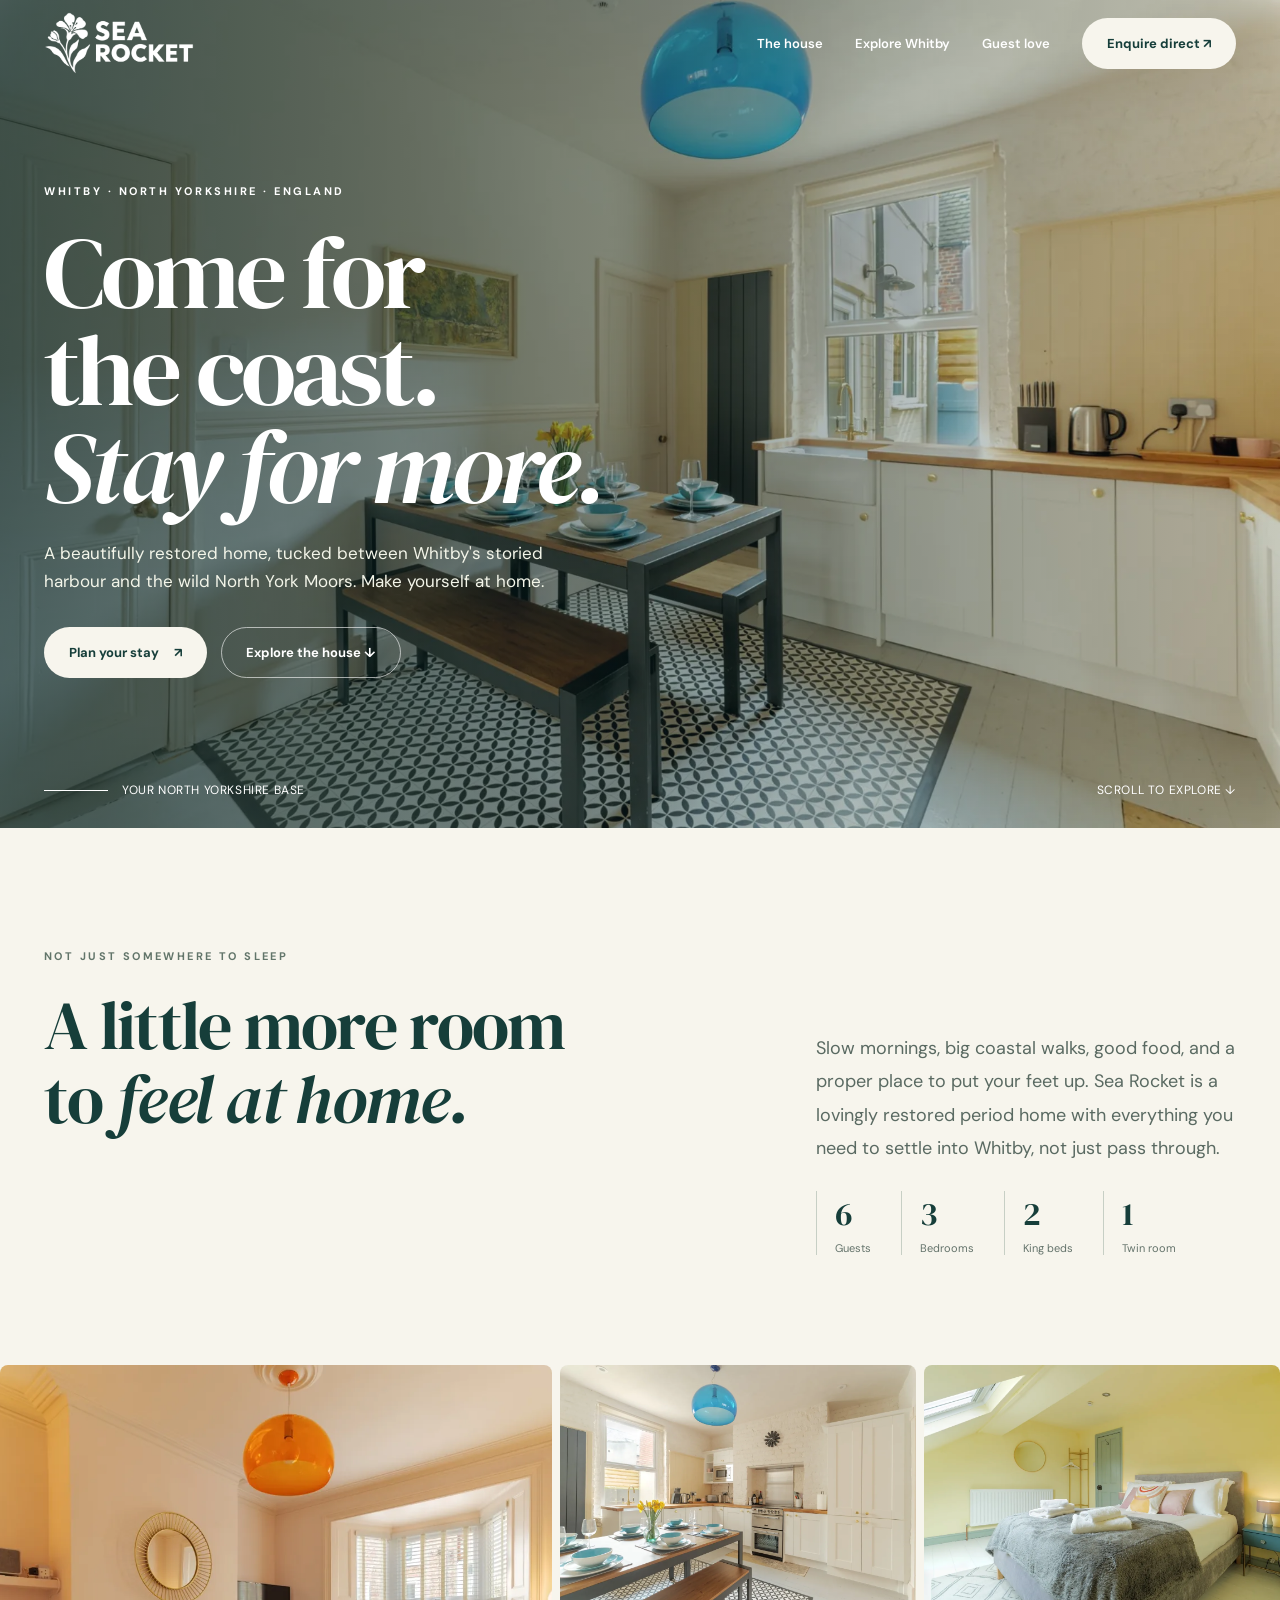
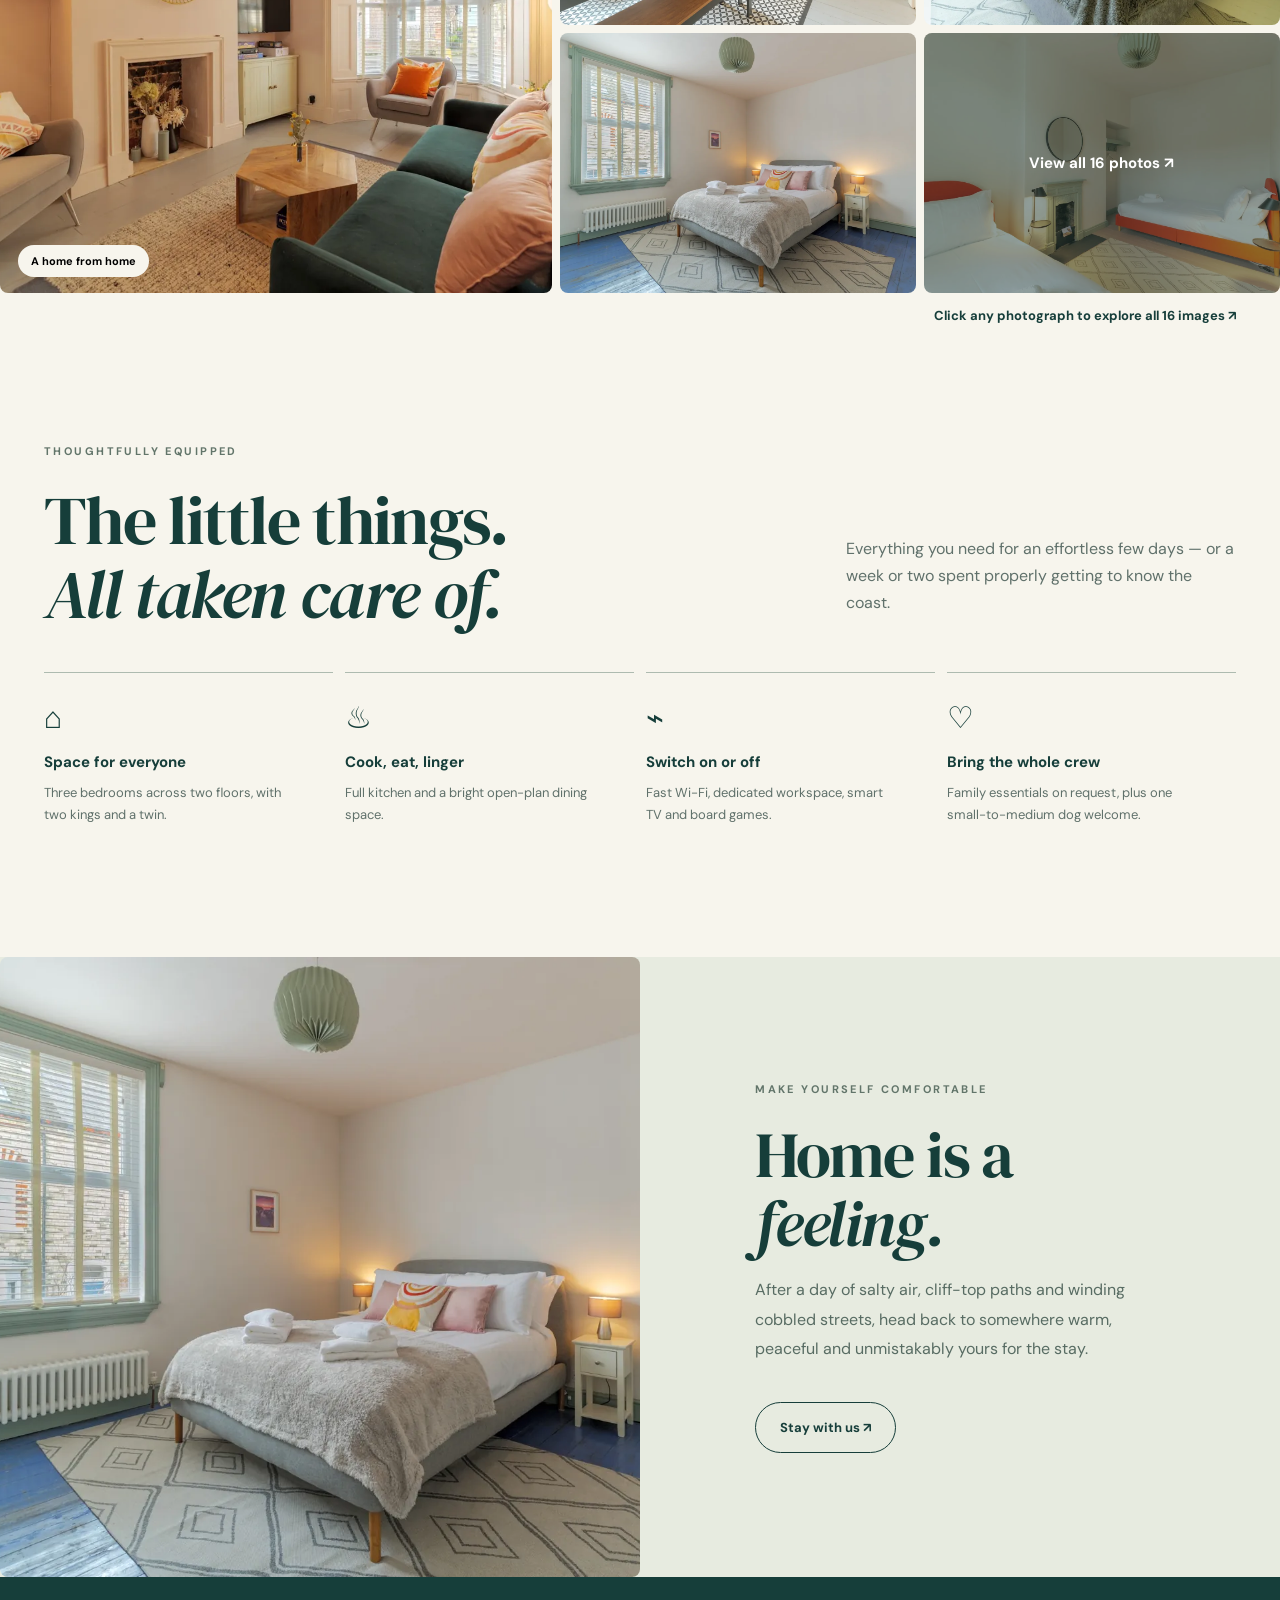
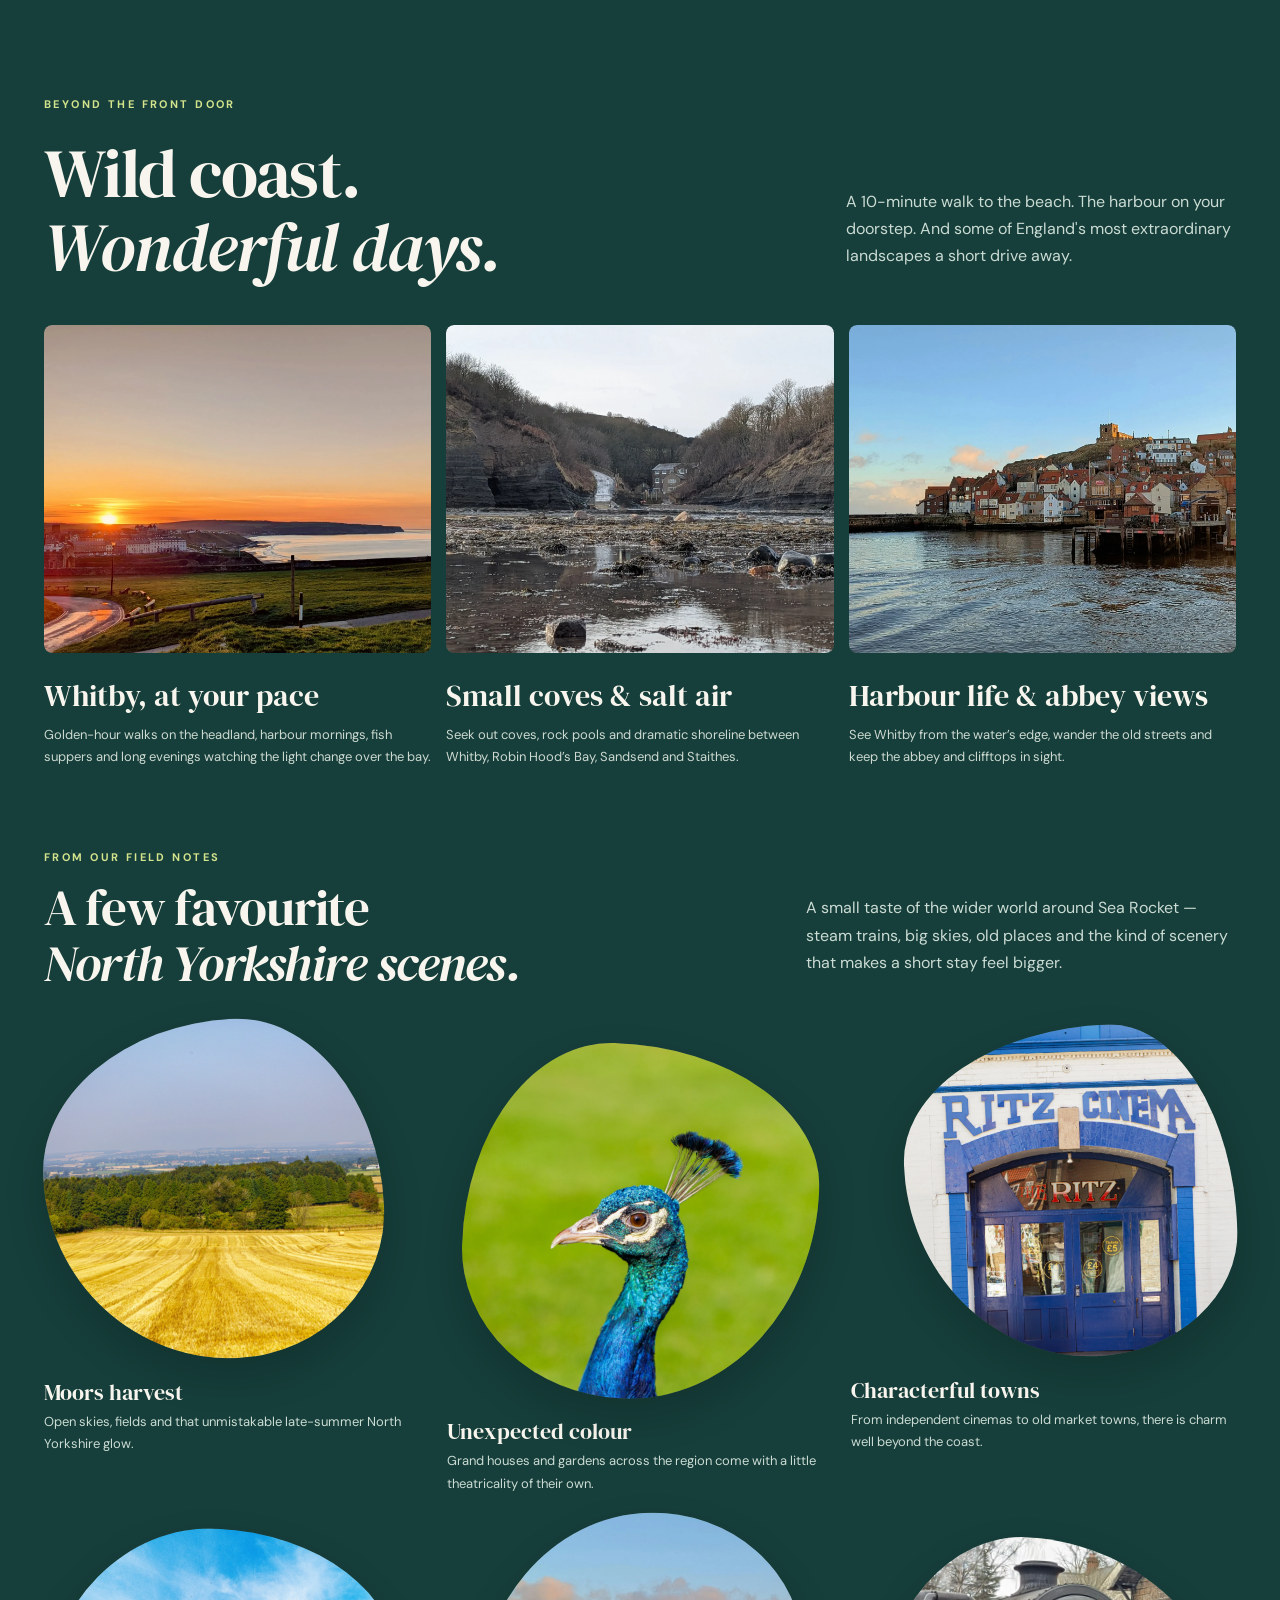
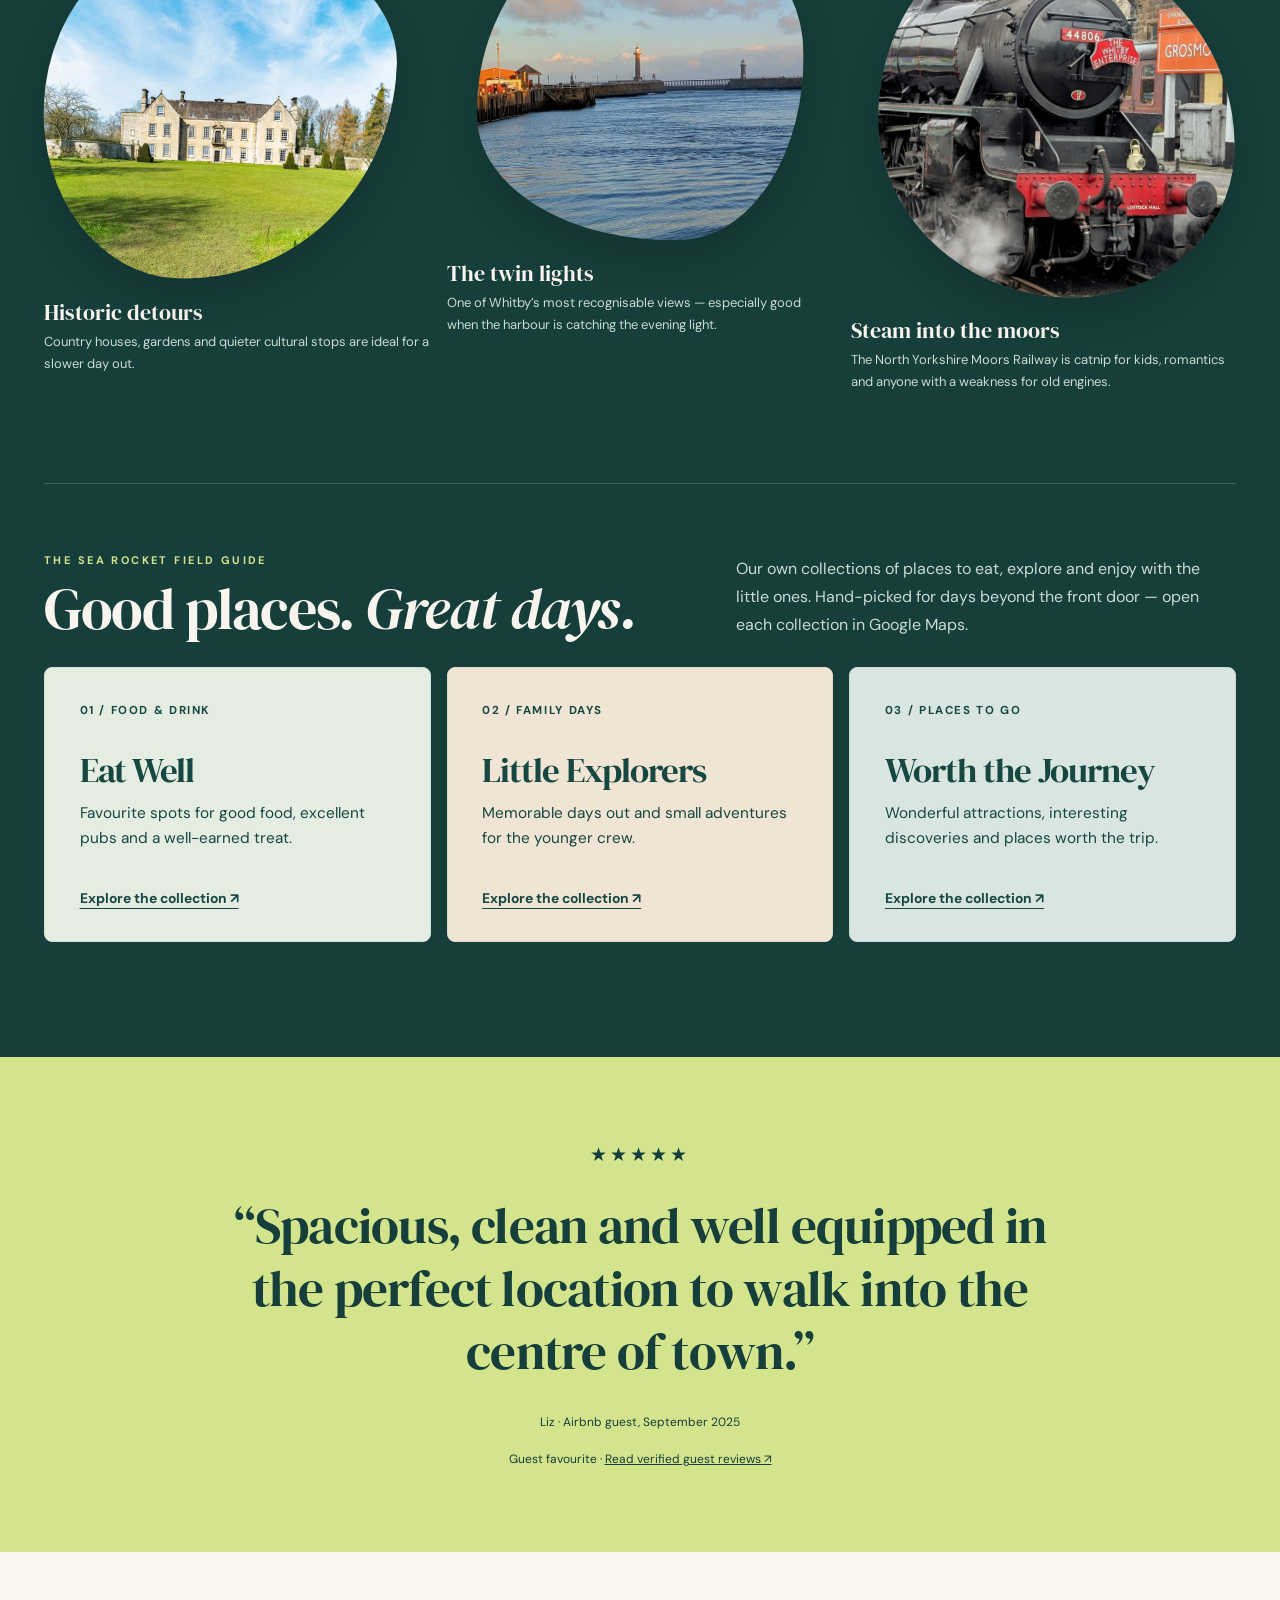
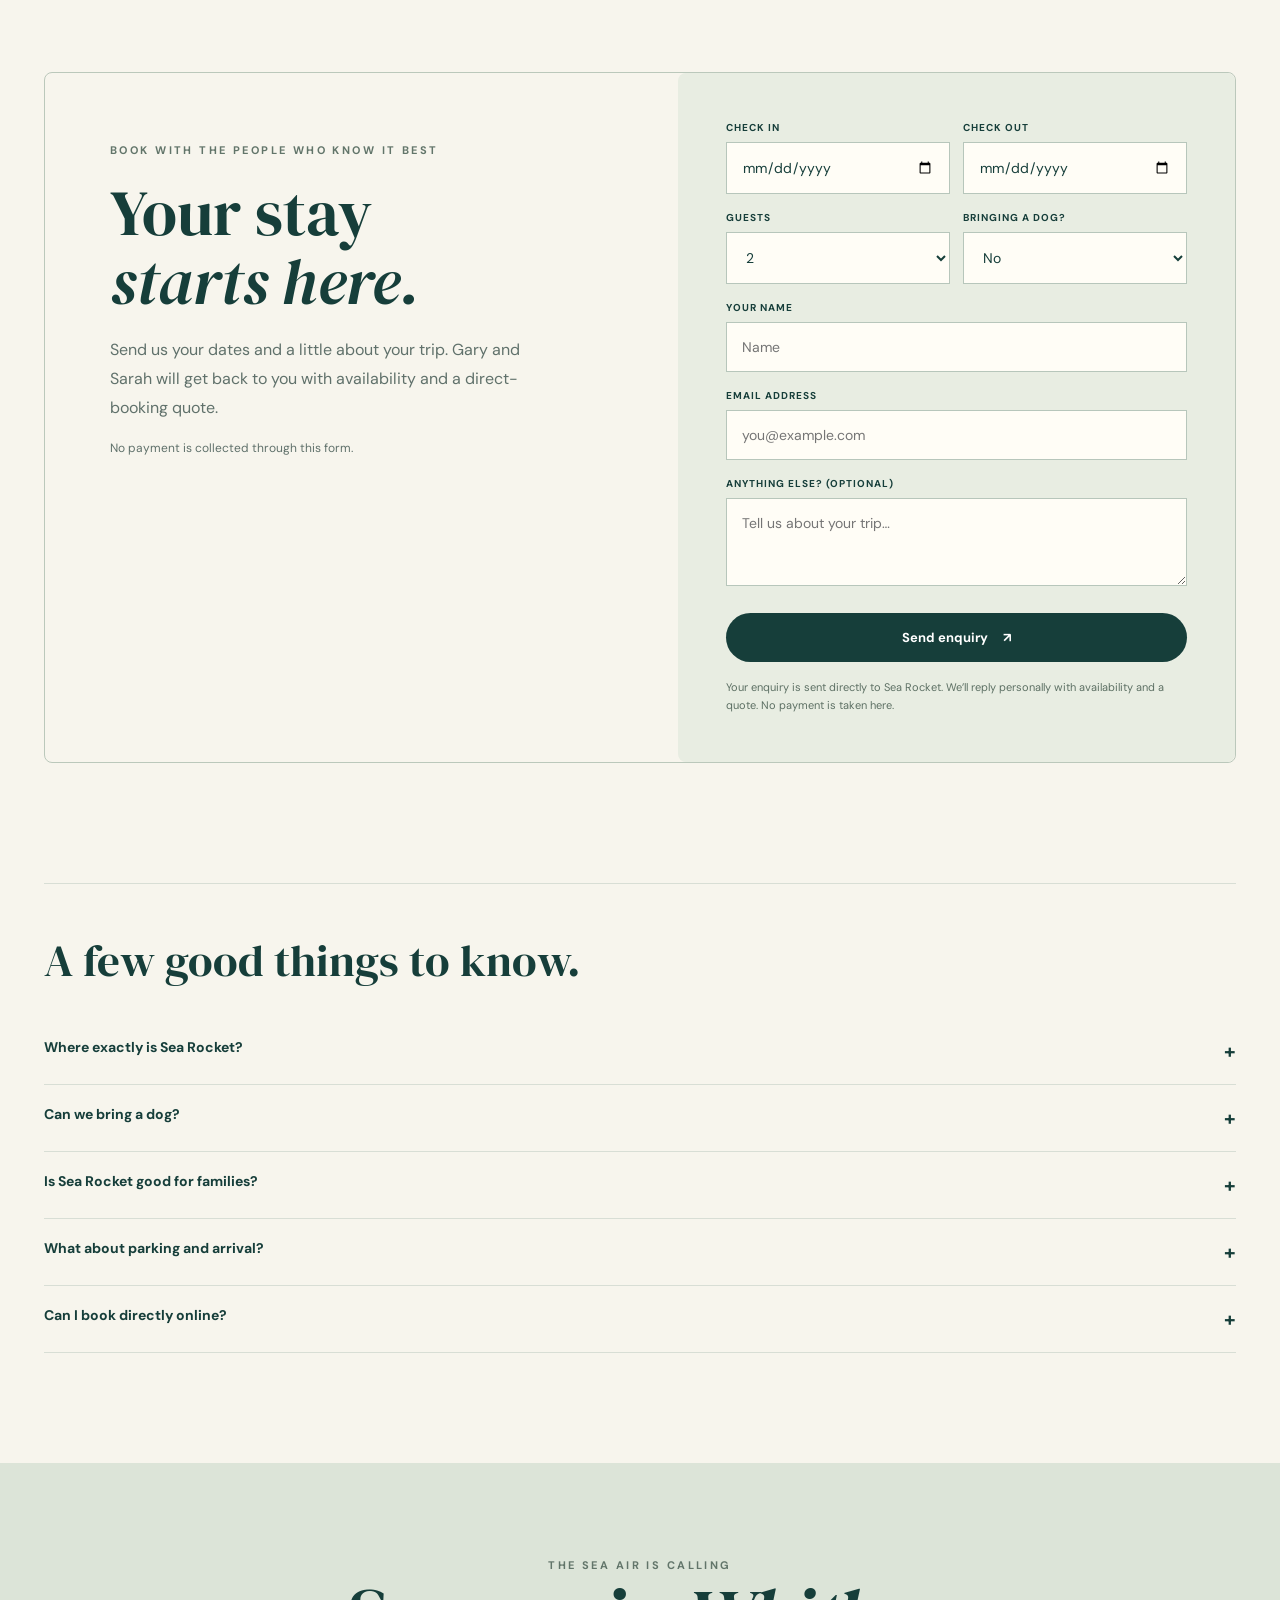
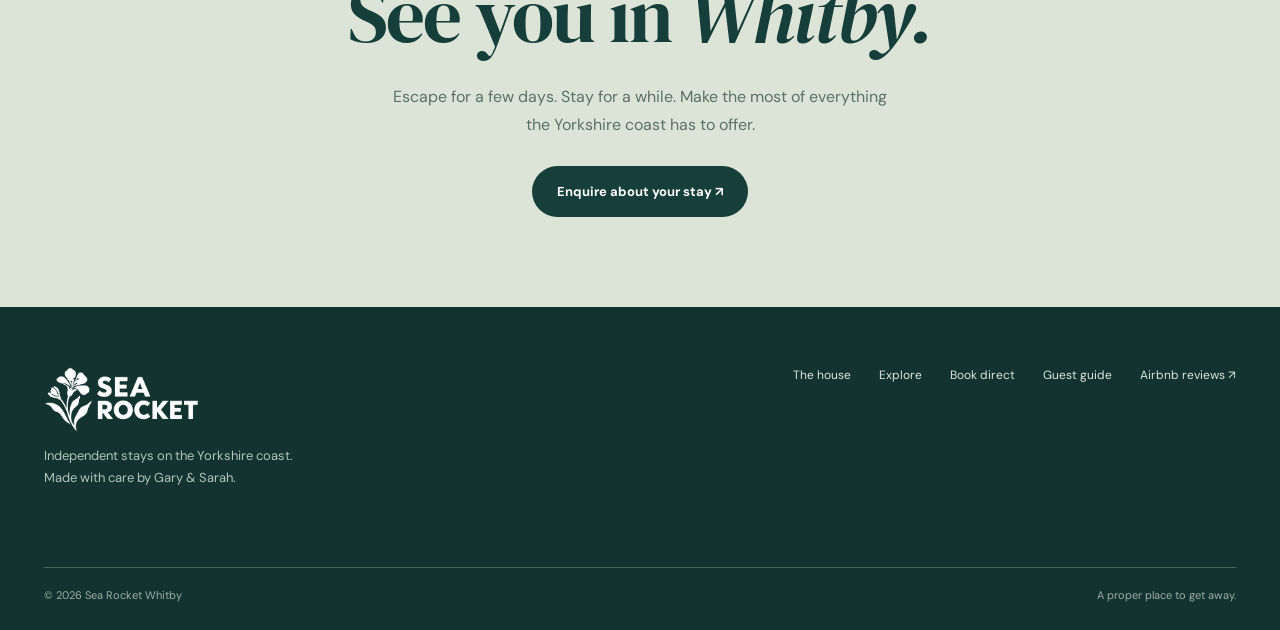
==== commit fafb1d71: "Add guest guide and link it from the homepage" ====
--- a/index.html
+++ b/index.html
@@ -7,7 +7,7 @@
 <link rel="preconnect" href="https://fonts.googleapis.com"><link rel="preconnect" href="https://fonts.gstatic.com" crossorigin>
 <link href="https://fonts.googleapis.com/css2?family=DM+Sans:wght@400;500;600;700&family=DM+Serif+Display:ital@0;1&display=swap" rel="stylesheet">
 <style>
-:root{--ink:#163e3a;--cream:#f7f5ed;--warm:#e7e6da;--lime:#d3e48d;--rust:#bd5f42;--muted:#60716b;--line:#d8ded5}*{box-sizing:border-box}html{scroll-behavior:smooth}body{margin:0;background:var(--cream);color:var(--ink);font-family:'DM Sans',sans-serif;-webkit-font-smoothing:antialiased}button,input,select,textarea{font:inherit}button,a{-webkit-tap-highlight-color:transparent}a{color:inherit}button{cursor:pointer}img{display:block;width:100%;height:100%;object-fit:cover}.wrap{width:min(1360px,calc(100% - 88px));margin:auto}.header{height:86px;display:flex;align-items:center;justify-content:space-between;position:absolute;top:0;left:0;right:0;z-index:10;color:white}.brand{display:flex;align-items:center;gap:12px;text-decoration:none}.brand-icon{width:43px;height:43px;border:1.5px solid currentColor;border-radius:50%;display:grid;place-items:center;font-size:25px;line-height:1}.brand-word{font-weight:700;letter-spacing:.19em;line-height:1.12;font-size:15px}.nav{display:flex;align-items:center;gap:32px;font-size:13px;font-weight:600}.nav a{text-decoration:none}.pill{display:inline-flex;justify-content:center;align-items:center;border-radius:40px;text-decoration:none;padding:16px 24px;font-weight:700;font-size:13px;border:1px solid transparent;gap:15px;transition:transform .2s,background .2s}.pill:hover{transform:translateY(-2px)}.pill.light{background:var(--cream);color:var(--ink)}.pill.dark{background:var(--ink);color:white}.pill.outline{border-color:var(--ink)}.hero{position:relative;height:min(850px,92svh);min-height:640px;background:linear-gradient(90deg,rgba(9,38,39,.79) 0%,rgba(12,43,43,.44) 52%,rgba(11,37,38,.12) 100%),url('assets/hero.webp') center/cover;color:white}.hero-copy{position:absolute;left:max(44px,calc((100vw - 1360px)/2));bottom:150px;max-width:790px}.eyebrow{text-transform:uppercase;letter-spacing:.23em;font-size:11px;font-weight:700}.hero h1{font-family:'DM Serif Display',serif;font-size:clamp(64px,7.9vw,124px);font-weight:400;line-height:.96;letter-spacing:-.04em;margin:24px 0}.hero h1 em{font-weight:400}.hero p{font-size:17px;line-height:1.65;max-width:520px;color:#f3f5e9}.hero-actions{display:flex;gap:14px;margin-top:32px}.hero-bottom{position:absolute;bottom:30px;left:0;right:0;display:flex;justify-content:space-between;align-items:end;font-size:12px;letter-spacing:.05em}.hero-bottom .line{width:64px;height:1px;background:white;display:inline-block;vertical-align:middle;margin-right:14px}.intro{padding:116px 0 110px;display:grid;grid-template-columns:1.2fr .8fr;gap:12%}.section-kicker{font-size:11px;text-transform:uppercase;letter-spacing:.22em;font-weight:700;color:#62756a}.intro h2,.section-title,.feature h2,.closing h2{font:400 clamp(43px,5.3vw,76px)/1.09 'DM Serif Display',serif;letter-spacing:-.025em;margin:24px 0 0}.intro .desc{font-size:18px;line-height:1.85;color:#5a6a62;padding-top:70px}.stats{display:flex;gap:30px;margin-top:26px;flex-wrap:wrap}.stat{border-left:1px solid #c7cfc5;padding-left:18px}.stat strong{display:block;font:normal 33px 'DM Serif Display',serif}.stat small{display:block;color:#64736b;font-size:11px;margin-top:5px}.gallery{display:grid;grid-template-columns:1.55fr 1fr 1fr;grid-template-rows:260px 260px;gap:8px}.gallery button{display:block;position:relative;border:0;padding:0;overflow:hidden;background:#d8ddd3}.gallery button:first-child{grid-row:1/3}.gallery img{transition:transform .5s}.gallery button:hover img{transform:scale(1.045)}.gallery .gallery-tag{position:absolute;bottom:16px;left:18px;background:var(--cream);border-radius:30px;padding:9px 13px;font-size:11px;font-weight:700}.gallery button:last-child:after{content:'View all 16 photos  ↗';position:absolute;inset:0;background:rgba(12,45,42,.46);color:white;display:grid;place-items:center;font-size:15px;font-weight:700}.section{padding:115px 0}.split-title{display:flex;justify-content:space-between;align-items:end;gap:30px;margin-bottom:40px}.split-title p{color:var(--muted);line-height:1.7;max-width:390px}.amenities{display:grid;grid-template-columns:repeat(4,1fr);gap:12px}.amenity{border-top:1px solid #aebbb0;padding:25px 0 16px}.amenity .symbol{font-size:30px;display:block;height:54px}.amenity h3{font-size:15px;margin:0 0 10px}.amenity p{font-size:13px;color:var(--muted);line-height:1.7;margin:0;max-width:245px}.feature{display:grid;grid-template-columns:1fr 1fr;background:#e7ebe0;min-height:620px}.feature .feature-photo{min-height:540px}.feature-copy{padding:90px min(9vw,125px);display:flex;justify-content:center;flex-direction:column}.feature h2{font-size:clamp(48px,5vw,72px)}.feature p{color:#586c63;line-height:1.85;font-size:16px;max-width:480px}.feature .pill{align-self:flex-start;margin-top:22px}.explore{background:var(--ink);color:var(--cream)}.explore .section-kicker{color:var(--lime)}.explore .split-title p{color:#cadbd3}.explore-grid{display:grid;grid-template-columns:repeat(3,1fr);gap:15px}.explore-card{min-width:0}.explore-card .photo{aspect-ratio:1.18;overflow:hidden;background:#35534d}.explore-card h3{font:normal 30px 'DM Serif Display',serif;margin:22px 0 8px}.explore-card p{line-height:1.7;color:#ccd9d0;font-size:13px;margin:0}.quote{background:var(--lime);padding:85px 0}.quote-content{max-width:850px;margin:auto;text-align:center}.stars{letter-spacing:.15em;font-size:19px}.quote blockquote{font:normal clamp(31px,4vw,54px)/1.23 'DM Serif Display',serif;letter-spacing:-.015em;margin:27px 0}.quote small{font-size:12px}.booking-section{padding:120px 0}.booking-box{border:1px solid #bbc8bb;display:grid;grid-template-columns:1fr .88fr;min-height:420px}.booking-copy{padding:65px}.booking-copy h2{font:normal clamp(45px,5vw,70px)/1.07 'DM Serif Display',serif;margin:20px 0}.booking-copy p{line-height:1.8;color:var(--muted);max-width:430px}.booking-form{background:#e8ede2;padding:48px;display:flex;flex-direction:column;justify-content:center;gap:17px}.form-row{display:grid;grid-template-columns:1fr 1fr;gap:13px}.field label{display:block;text-transform:uppercase;letter-spacing:.1em;font-size:10px;font-weight:700;margin-bottom:8px}.field input,.field select,.field textarea{width:100%;border:1px solid #b7c6bb;background:#fffdf6;border-radius:0;padding:15px;color:var(--ink);min-width:0;font-size:14px}.field textarea{resize:vertical;min-height:88px}.booking-form .pill{width:100%;margin-top:5px;border:0}.hint{color:#5d7064;font-size:11px;line-height:1.6;margin:0}.faq{border-top:1px solid var(--line);padding:45px 0 110px}.faq h2{font:normal 45px 'DM Serif Display',serif;margin:0 0 27px}.faq details{border-bottom:1px solid var(--line);padding:20px 0}.faq summary{cursor:pointer;list-style:none;font-weight:700;font-size:14px;display:flex;justify-content:space-between}.faq summary:after{content:'+';font-size:20px}.faq details[open] summary:after{content:'−'}.faq details p{font-size:14px;line-height:1.8;max-width:800px;color:var(--muted)}.closing{background:#dce4d8;text-align:center;padding:90px 20px}.closing h2{font-size:clamp(50px,6vw,80px);margin:0 0 25px}.closing p{max-width:500px;line-height:1.75;margin:0 auto 27px;color:#5d7064}.footer{background:#12332f;color:#dce6dd;padding:60px 0 28px}.footer-grid{display:flex;justify-content:space-between;gap:40px}.footer .brand{color:white}.footer p{line-height:1.7;font-size:13px;color:#b3c5bb}.footer-links{display:flex;gap:28px;font-size:12px}.footer-links a{text-decoration:none}.footnote{margin-top:65px;padding-top:20px;border-top:1px solid #45645c;display:flex;justify-content:space-between;color:#9eafa5;font-size:11px}.lightbox{position:fixed;inset:0;background:rgba(5,26,24,.96);z-index:30;display:none;align-items:center;justify-content:center;flex-direction:column;padding:65px 20px}.lightbox.open{display:flex}.lightbox img{object-fit:contain;max-height:79vh;width:100%}.lightbox .controls{display:flex;gap:20px;align-items:center;margin-top:15px;color:white;font-size:13px}.lightbox button{border:1px solid #81958b;color:white;background:transparent;border-radius:30px;padding:10px 16px}.lightbox .close{position:absolute;top:18px;right:22px}.mobile-nav{display:none}.floating-book{display:none}.fallback{background:linear-gradient(135deg,#55736b,#afbb99)}.fallback:before{content:'SEA ROCKET';position:absolute;left:20px;bottom:20px;color:#fff8;font-weight:700;letter-spacing:.3em;font-size:12px}
+:root{--ink:#163e3a;--cream:#f7f5ed;--warm:#e7e6da;--lime:#d3e48d;--rust:#bd5f42;--muted:#60716b;--line:#d8ded5}*{box-sizing:border-box}html{scroll-behavior:smooth}body{margin:0;background:var(--cream);color:var(--ink);font-family:'DM Sans',sans-serif;-webkit-font-smoothing:antialiased}button,input,select,textarea{font:inherit}button,a{-webkit-tap-highlight-color:transparent}a{color:inherit}button{cursor:pointer}img{display:block;width:100%;height:100%;object-fit:cover}.wrap{width:min(1360px,calc(100% - 88px));margin:auto}.header{height:86px;display:flex;align-items:center;justify-content:space-between;position:absolute;top:0;left:0;right:0;z-index:10;color:white}.brand{display:flex;align-items:center;gap:12px;text-decoration:none}.brand-icon{width:43px;height:43px;border:1.5px solid currentColor;border-radius:50%;display:grid;place-items:center;font-size:25px;line-height:1}.brand-word{font-weight:700;letter-spacing:.19em;line-height:1.12;font-size:15px}.nav{display:flex;align-items:center;gap:32px;font-size:13px;font-weight:600}.nav a{text-decoration:none}.pill{display:inline-flex;justify-content:center;align-items:center;border-radius:40px;text-decoration:none;padding:16px 24px;font-weight:700;font-size:13px;border:1px solid transparent;gap:15px;transition:transform .2s,background .2s}.pill:hover{transform:translateY(-2px)}.pill.light{background:var(--cream);color:var(--ink)}.pill.dark{background:var(--ink);color:white}.pill.outline{border-color:var(--ink)}.hero{position:relative;height:min(850px,92svh);min-height:640px;background:linear-gradient(90deg,rgba(9,38,39,.79) 0%,rgba(12,43,43,.44) 52%,rgba(11,37,38,.12) 100%),url('assets/hero.webp') center/cover;color:white}.hero-copy{position:absolute;left:max(44px,calc((100vw - 1360px)/2));bottom:150px;max-width:790px}.eyebrow{text-transform:uppercase;letter-spacing:.23em;font-size:11px;font-weight:700}.hero h1{font-family:'DM Serif Display',serif;font-size:clamp(64px,7.9vw,124px);font-weight:400;line-height:.96;letter-spacing:-.04em;margin:24px 0}.hero h1 em{font-weight:400}.hero p{font-size:17px;line-height:1.65;max-width:520px;color:#f3f5e9}.hero-actions{display:flex;gap:14px;margin-top:32px}.hero-bottom{position:absolute;bottom:30px;left:0;right:0;display:flex;justify-content:space-between;align-items:end;font-size:12px;letter-spacing:.05em}.hero-bottom .line{width:64px;height:1px;background:white;display:inline-block;vertical-align:middle;margin-right:14px}.intro{padding:116px 0 110px;display:grid;grid-template-columns:1.2fr .8fr;gap:12%}.section-kicker{font-size:11px;text-transform:uppercase;letter-spacing:.22em;font-weight:700;color:#62756a}.intro h2,.section-title,.feature h2,.closing h2{font:400 clamp(43px,5.3vw,76px)/1.09 'DM Serif Display',serif;letter-spacing:-.025em;margin:24px 0 0}.intro .desc{font-size:18px;line-height:1.85;color:#5a6a62;padding-top:70px}.stats{display:flex;gap:30px;margin-top:26px;flex-wrap:wrap}.stat{border-left:1px solid #c7cfc5;padding-left:18px}.stat strong{display:block;font:normal 33px 'DM Serif Display',serif}.stat small{display:block;color:#64736b;font-size:11px;margin-top:5px}.gallery{display:grid;grid-template-columns:1.55fr 1fr 1fr;grid-template-rows:260px 260px;gap:8px}.gallery button{display:block;position:relative;border:0;padding:0;overflow:hidden;background:#d8ddd3}.gallery button:first-child{grid-row:1/3}.gallery img{transition:transform .5s}.gallery button:hover img{transform:scale(1.045)}.gallery .gallery-tag{position:absolute;bottom:16px;left:18px;background:var(--cream);border-radius:30px;padding:9px 13px;font-size:11px;font-weight:700}.gallery button:last-child:after{content:'View all 16 photos  ↗';position:absolute;inset:0;background:rgba(12,45,42,.46);color:white;display:grid;place-items:center;font-size:15px;font-weight:700}.section{padding:115px 0}.split-title{display:flex;justify-content:space-between;align-items:end;gap:30px;margin-bottom:40px}.split-title p{color:var(--muted);line-height:1.7;max-width:390px}.amenities{display:grid;grid-template-columns:repeat(4,1fr);gap:12px}.amenity{border-top:1px solid #aebbb0;padding:25px 0 16px}.amenity .symbol{font-size:30px;display:block;height:54px}.amenity h3{font-size:15px;margin:0 0 10px}.amenity p{font-size:13px;color:var(--muted);line-height:1.7;margin:0;max-width:245px}.feature{display:grid;grid-template-columns:1fr 1fr;background:#e7ebe0;min-height:620px}.feature .feature-photo{min-height:540px}.feature-copy{padding:90px min(9vw,125px);display:flex;justify-content:center;flex-direction:column}.feature h2{font-size:clamp(48px,5vw,72px)}.feature p{color:#586c63;line-height:1.85;font-size:16px;max-width:480px}.feature .pill{align-self:flex-start;margin-top:22px}.explore{background:var(--ink);color:var(--cream)}.explore .section-kicker{color:var(--lime)}.explore .split-title p{color:#cadbd3}.explore-grid{display:grid;grid-template-columns:repeat(3,1fr);gap:15px}.explore-card{min-width:0}.explore-card .photo{aspect-ratio:1.18;overflow:hidden;background:#35534d}.explore-card h3{font:normal 30px 'DM Serif Display',serif;margin:22px 0 8px}.explore-card p{line-height:1.7;color:#ccd9d0;font-size:13px;margin:0}.quote{background:var(--lime);padding:85px 0}.quote-content{max-width:850px;margin:auto;text-align:center}.stars{letter-spacing:.15em;font-size:19px}.quote blockquote{font:normal clamp(31px,4vw,54px)/1.23 'DM Serif Display',serif;letter-spacing:-.015em;margin:27px 0}.quote small{font-size:12px}.booking-section{padding:120px 0}.booking-box{border:1px solid #bbc8bb;display:grid;grid-template-columns:1fr .88fr;min-height:420px}.booking-copy{padding:65px}.booking-copy h2{font:normal clamp(45px,5vw,70px)/1.07 'DM Serif Display',serif;margin:20px 0}.booking-copy p{line-height:1.8;color:var(--muted);max-width:430px}.booking-form{background:#e8ede2;padding:48px;display:flex;flex-direction:column;justify-content:center;gap:17px}.form-row{display:grid;grid-template-columns:1fr 1fr;gap:13px}.field label{display:block;text-transform:uppercase;letter-spacing:.1em;font-size:10px;font-weight:700;margin-bottom:8px}.field input,.field select,.field textarea{width:100%;border:1px solid #b7c6bb;background:#fffdf6;border-radius:0;padding:15px;color:var(--ink);min-width:0;font-size:14px}.field textarea{resize:vertical;min-height:88px}.booking-form .pill{width:100%;margin-top:5px;border:0}.hint{color:#5d7064;font-size:11px;line-height:1.6;margin:0}.faq{border-top:1px solid var(--line);padding:45px 0 110px}.faq h2{font:normal 45px 'DM Serif Display',serif;margin:0 0 27px}.faq details{border-bottom:1px solid var(--line);padding:20px 0}.faq summary{cursor:pointer;list-style:none;font-weight:700;font-size:14px;display:flex;justify-content:space-between}.faq summary:after{content:'+';font-size:20px}.faq details[open] summary:after{content:'−'}.faq details p{font-size:14px;line-height:1.8;max-width:800px;color:var(--muted)}.closing{background:#dce4d8;text-align:center;padding:90px 20px}.closing h2{font-size:clamp(50px,6vw,80px);margin:0 0 25px}.closing p{max-width:500px;line-height:1.75;margin:0 auto 27px;color:#5d7064}.footer{background:#12332f;color:#dce6dd;padding:60px 0 28px}.footer-grid{display:flex;justify-content:space-between;gap:40px}.footer .brand{color:white}.footer p{line-height:1.7;font-size:13px;color:#b3c5bb}.footer-links{display:flex;gap:28px;font-size:12px;flex-wrap:wrap;align-content:flex-start}.footer-links a{text-decoration:none}.footnote{margin-top:65px;padding-top:20px;border-top:1px solid #45645c;display:flex;justify-content:space-between;color:#9eafa5;font-size:11px}.lightbox{position:fixed;inset:0;background:rgba(5,26,24,.96);z-index:30;display:none;align-items:center;justify-content:center;flex-direction:column;padding:65px 20px}.lightbox.open{display:flex}.lightbox img{object-fit:contain;max-height:79vh;width:100%}.lightbox .controls{display:flex;gap:20px;align-items:center;margin-top:15px;color:white;font-size:13px}.lightbox button{border:1px solid #81958b;color:white;background:transparent;border-radius:30px;padding:10px 16px}.lightbox .close{position:absolute;top:18px;right:22px}.mobile-nav{display:none}.floating-book{display:none}.fallback{background:linear-gradient(135deg,#55736b,#afbb99)}.fallback:before{content:'SEA ROCKET';position:absolute;left:20px;bottom:20px;color:#fff8;font-weight:700;letter-spacing:.3em;font-size:12px}
 
 .field-notes{margin-top:clamp(3rem,6vw,5rem)}
 .notes-intro{display:flex;justify-content:space-between;align-items:end;gap:30px;margin-bottom:24px}
@@ -62,7 +62,7 @@
 <section class="faq wrap"><h2>A few good things to know.</h2><details><summary>Where exactly is Sea Rocket?</summary><p>We're on the hill behind Whitby station in a quiet residential area. The town and harbour are about 5–10 minutes away on foot, and the beach roughly 10 minutes. The walk back involves a hill.</p></details><details><summary>Can we bring a dog?</summary><p>Yes, one small-to-medium dog is welcome. We can provide a dog bed and bowls on request.</p></details><details><summary>Is Sea Rocket good for families?</summary><p>Absolutely. We can provide a travel cot, high chair, baby bath, children's cutlery, toys and books on request. The property has stairs across multiple floors.</p></details><details><summary>What about parking and arrival?</summary><p>Free on-street parking is available nearby but spaces aren't guaranteed immediately outside the house. Self check-in is available with a lockbox. Check-in is after 4pm and checkout is before 10am.</p></details><details><summary>Can I book directly online?</summary><p>For now, send us an enquiry and we'll confirm availability and a quote personally. An integrated availability calendar and secure online checkout are planned.</p></details></section>
 <section class="closing"><span class="section-kicker">The sea air is calling</span><h2>See you in <em>Whitby.</em></h2><p>Escape for a few days. Stay for a while. Make the most of everything the Yorkshire coast has to offer.</p><a class="pill dark" href="#book">Enquire about your stay ↗</a></section>
 </main>
-<footer class="footer"><div class="wrap"><div class="footer-grid"><div><a class="brand" href="#top"><img class="brand-logo" src="assets/sea-rocket-logo-white.png" alt="Sea Rocket"></a><p>Independent stays on the Yorkshire coast.<br>Made with care by Gary &amp; Sarah.</p></div><div class="footer-links"><a href="#house">The house</a><a href="#explore">Explore</a><a href="#book">Book direct</a><a href="https://www.airbnb.co.uk/rooms/1337580125558757353" target="_blank" rel="noopener">Airbnb reviews ↗</a></div></div><div class="footnote"><span>© <span id="year">2026</span> Sea Rocket Whitby</span><span>A proper place to get away.</span></div></div></footer>
+<footer class="footer"><div class="wrap"><div class="footer-grid"><div><a class="brand" href="#top"><img class="brand-logo" src="assets/sea-rocket-logo-white.png" alt="Sea Rocket"></a><p>Independent stays on the Yorkshire coast.<br>Made with care by Gary &amp; Sarah.</p></div><div class="footer-links"><a href="#house">The house</a><a href="#explore">Explore</a><a href="#book">Book direct</a><a href="stay.html">Guest guide</a><a href="https://www.airbnb.co.uk/rooms/1337580125558757353" target="_blank" rel="noopener">Airbnb reviews ↗</a></div></div><div class="footnote"><span>© <span id="year">2026</span> Sea Rocket Whitby</span><span>A proper place to get away.</span></div></div></footer>
 <a class="floating-book" href="#book">Plan your stay <span>Enquire direct ↗</span></a>
 <div class="lightbox" id="lightbox" role="dialog" aria-modal="true" aria-label="Property photograph gallery"><button class="close" id="closeGallery">Close ✕</button><img id="largePhoto" alt="Sea Rocket photograph"><div class="controls"><button id="prevPhoto" aria-label="Previous photograph">←</button><span id="photoCount">1 / 16</span><button id="nextPhoto" aria-label="Next photograph">→</button></div></div>
 <script>
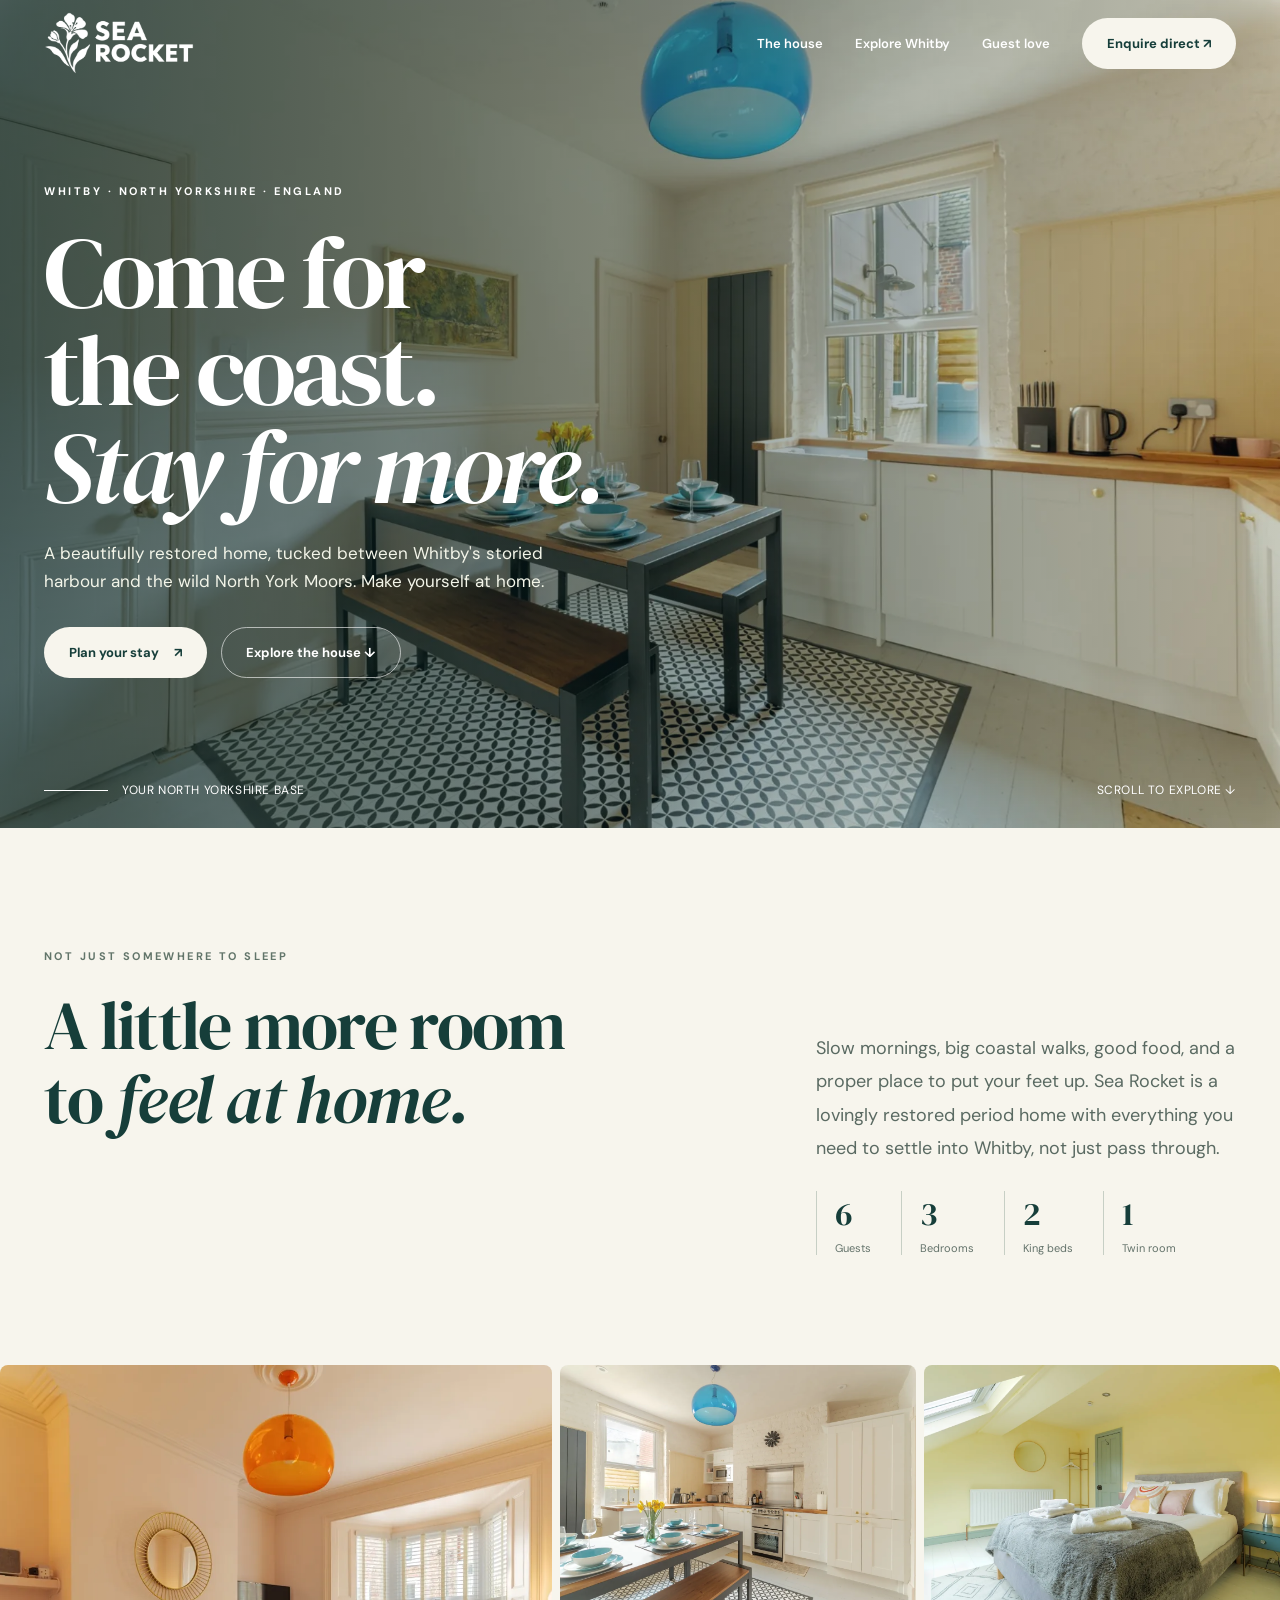
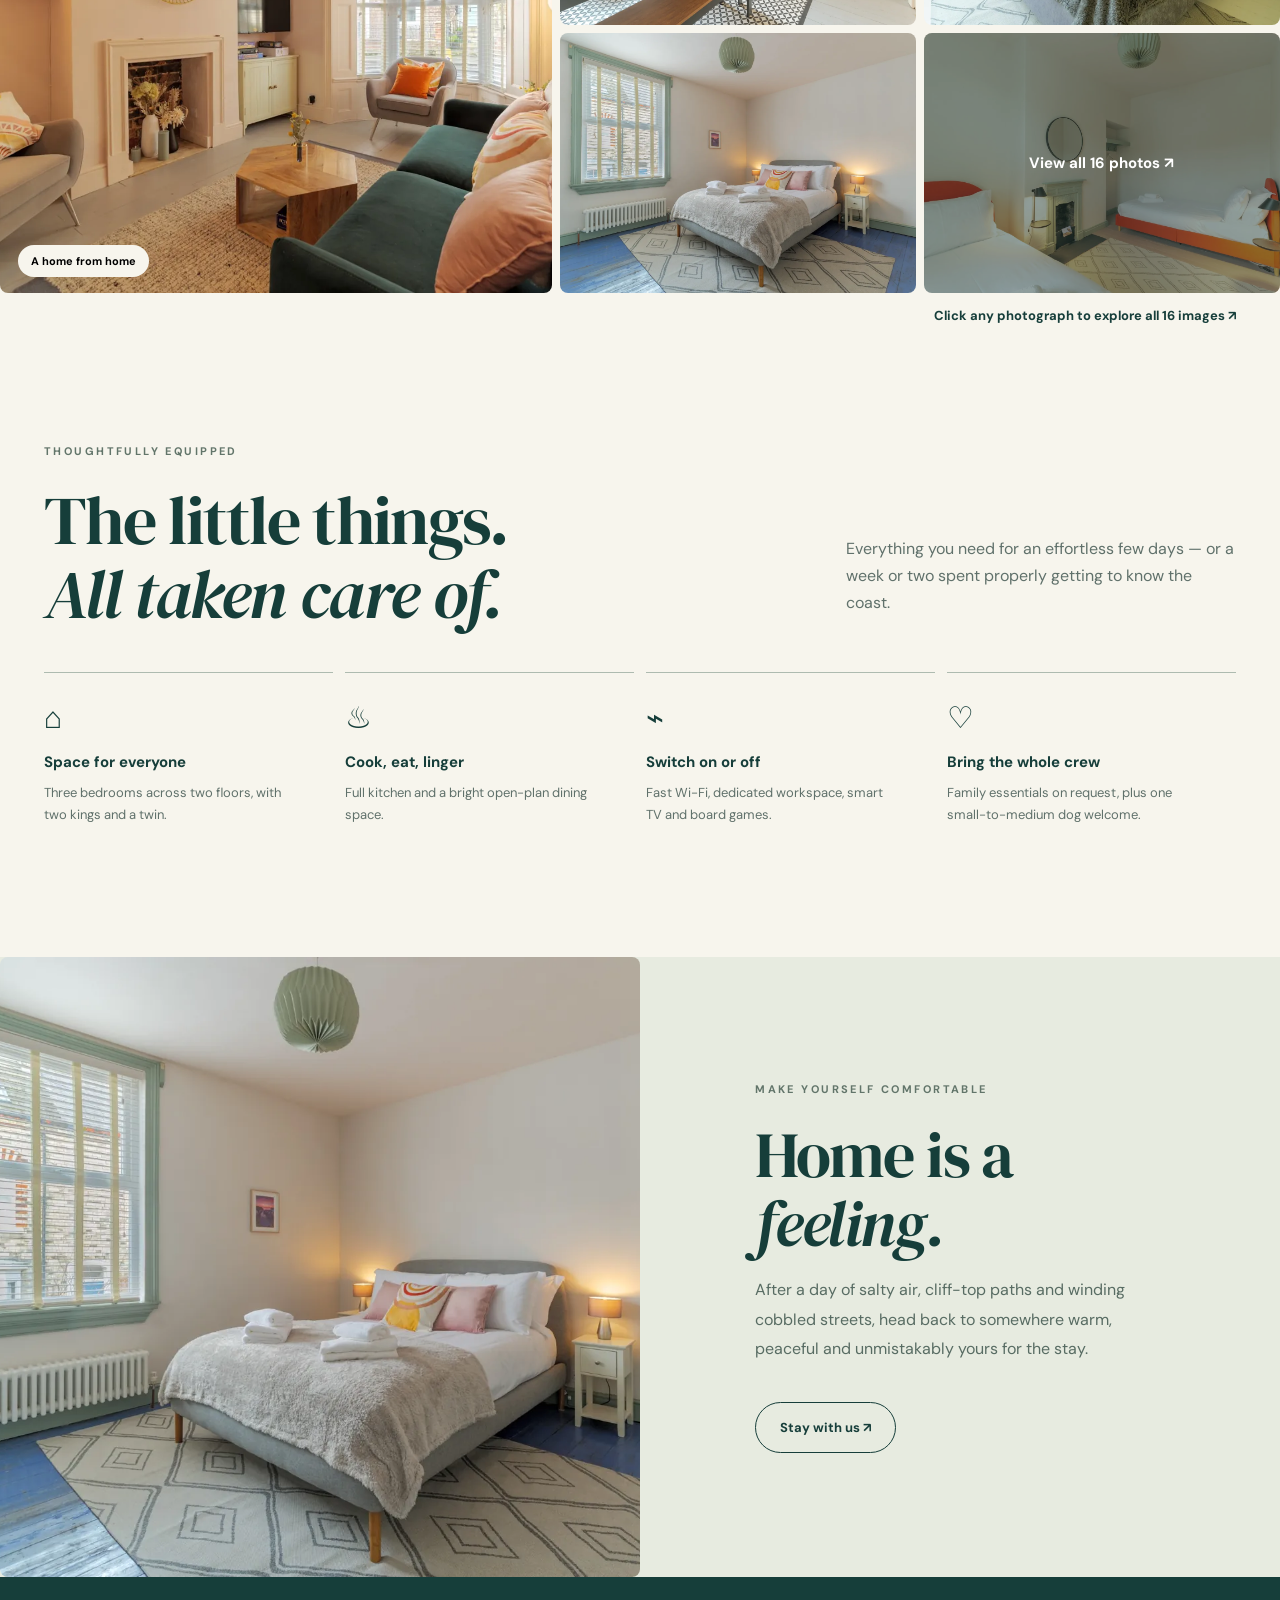
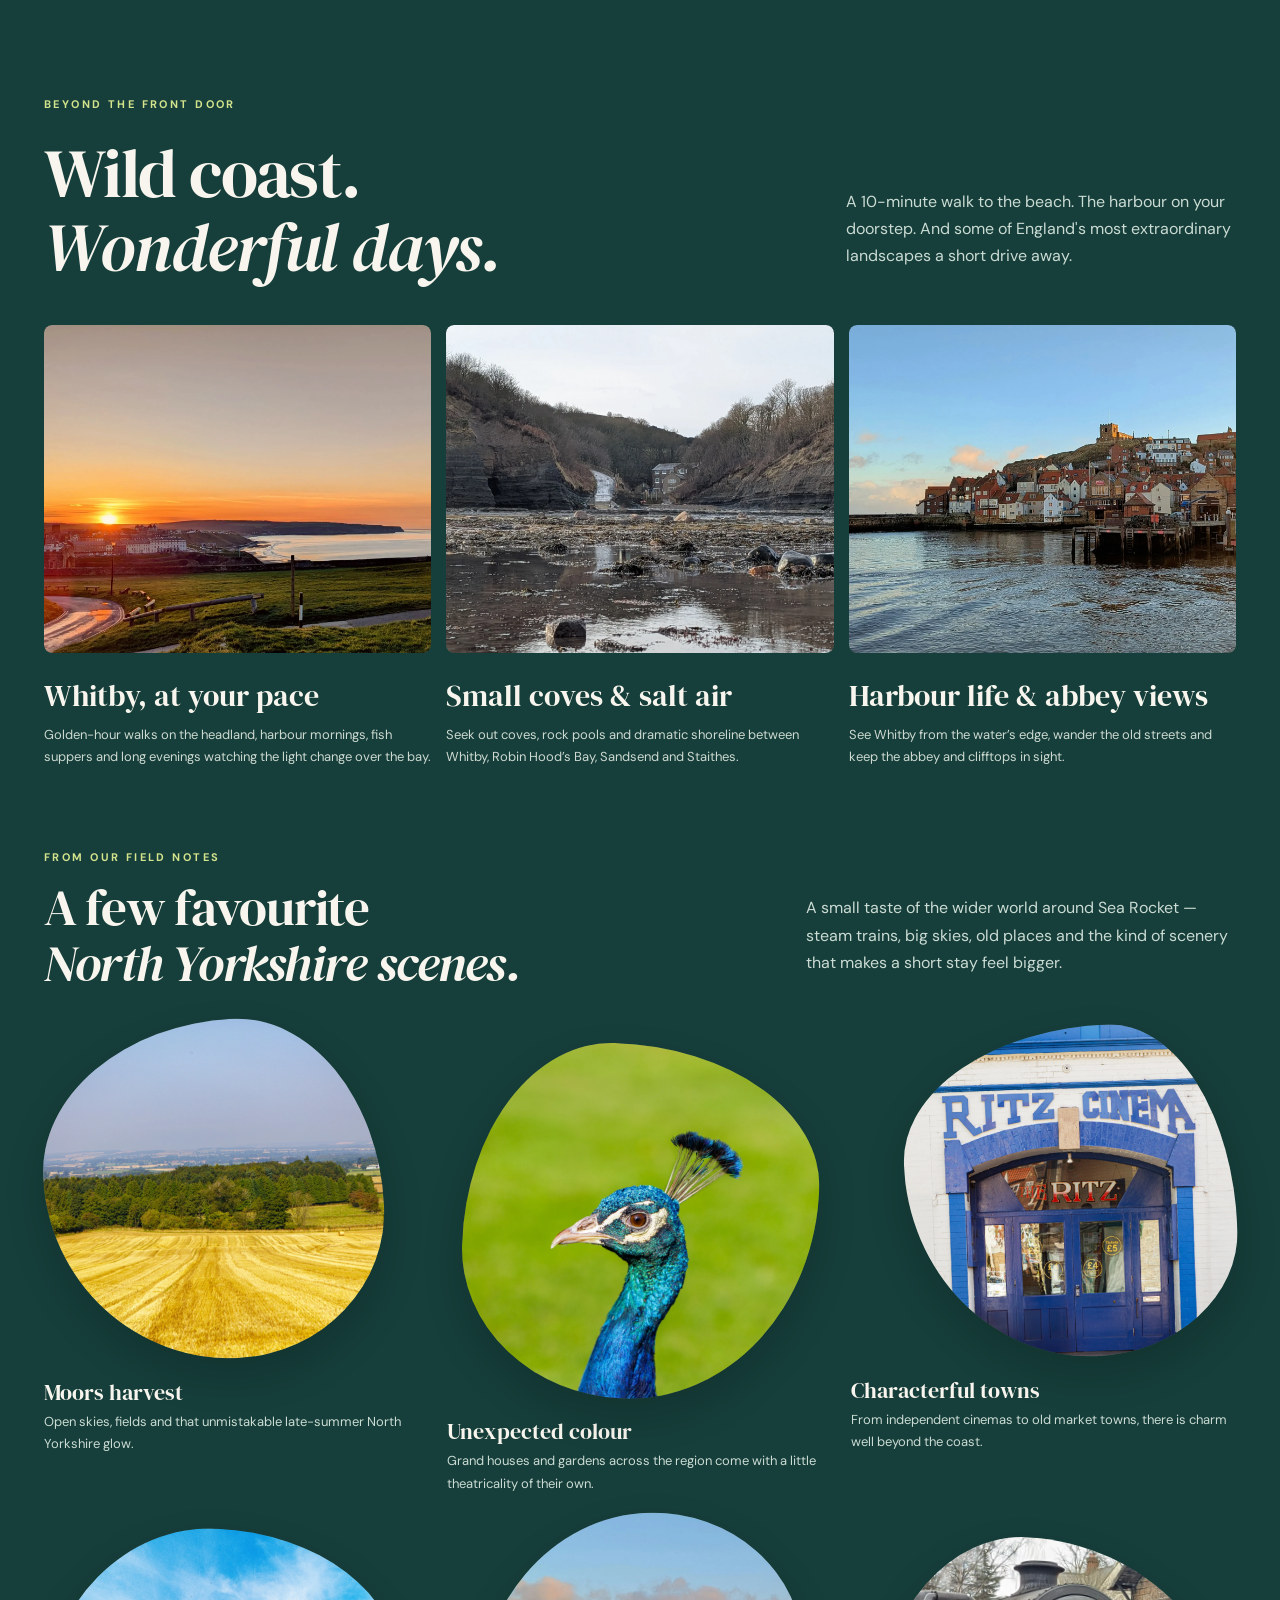
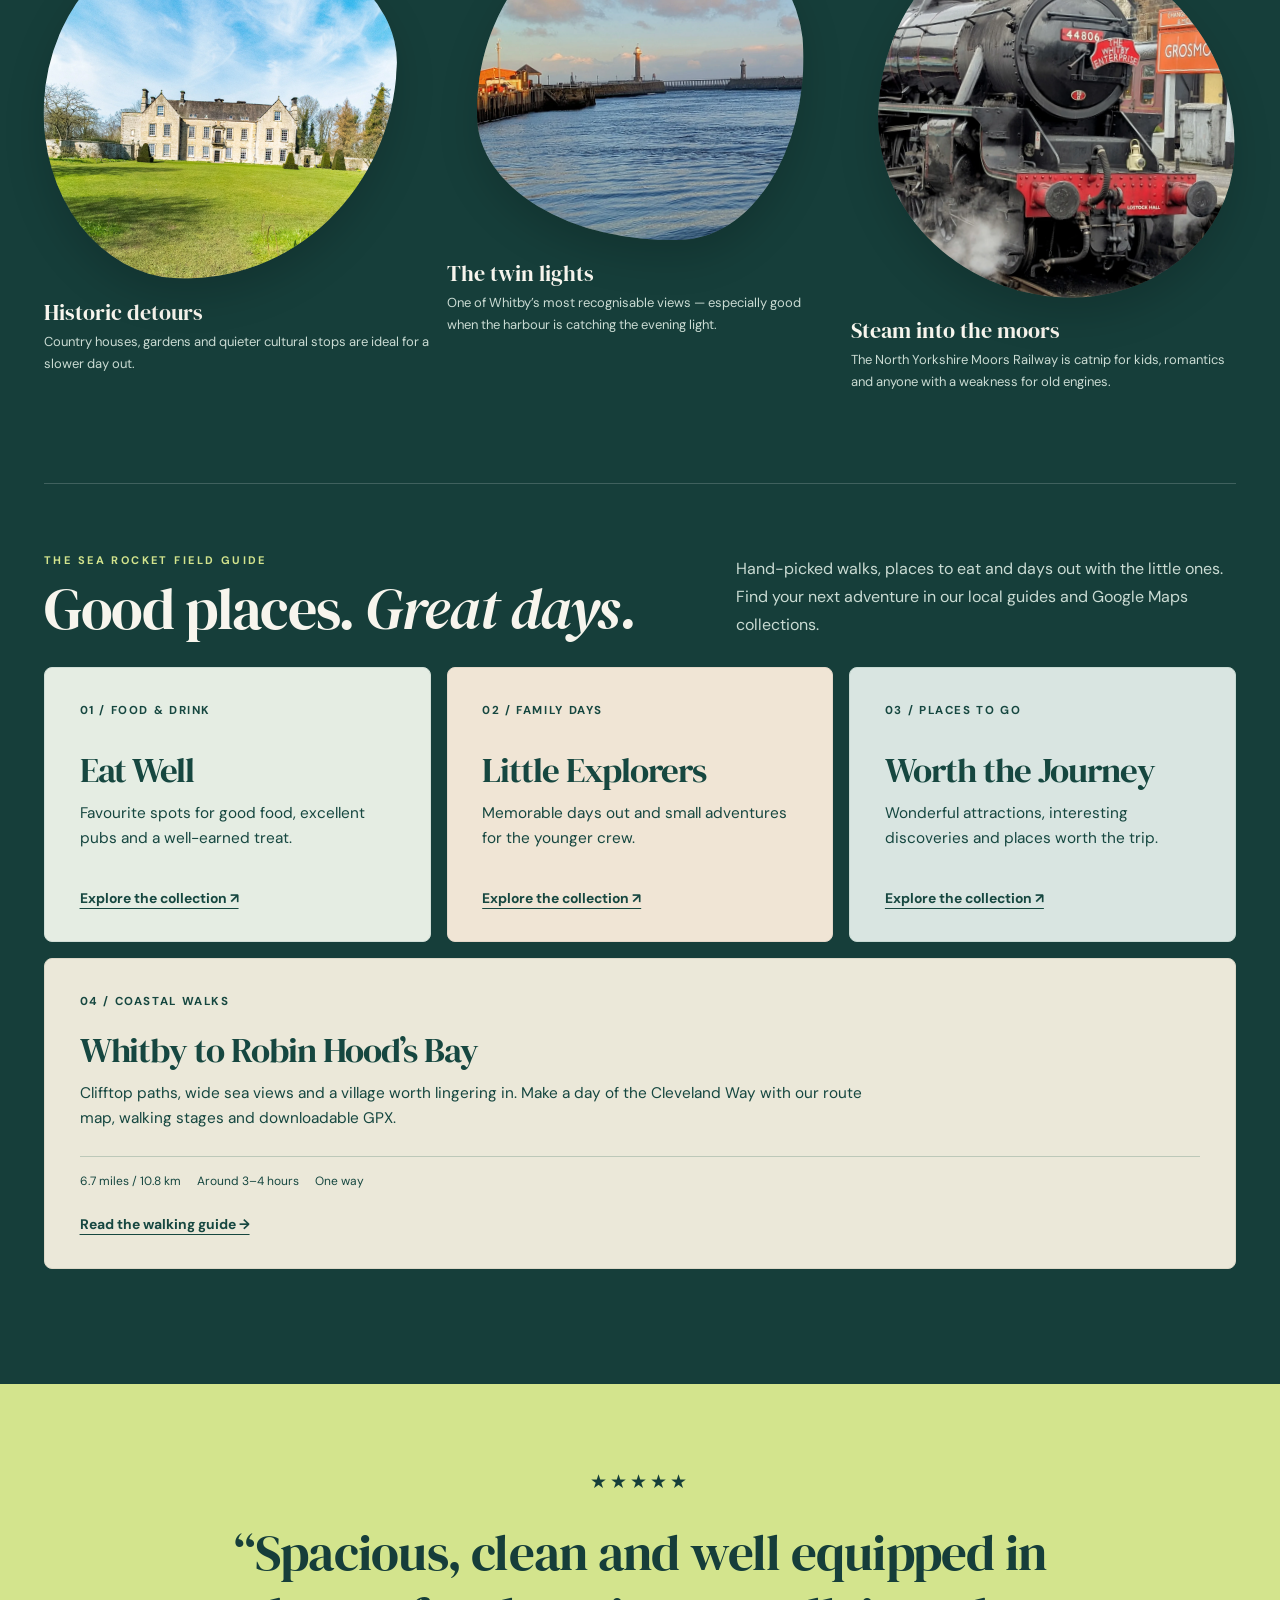
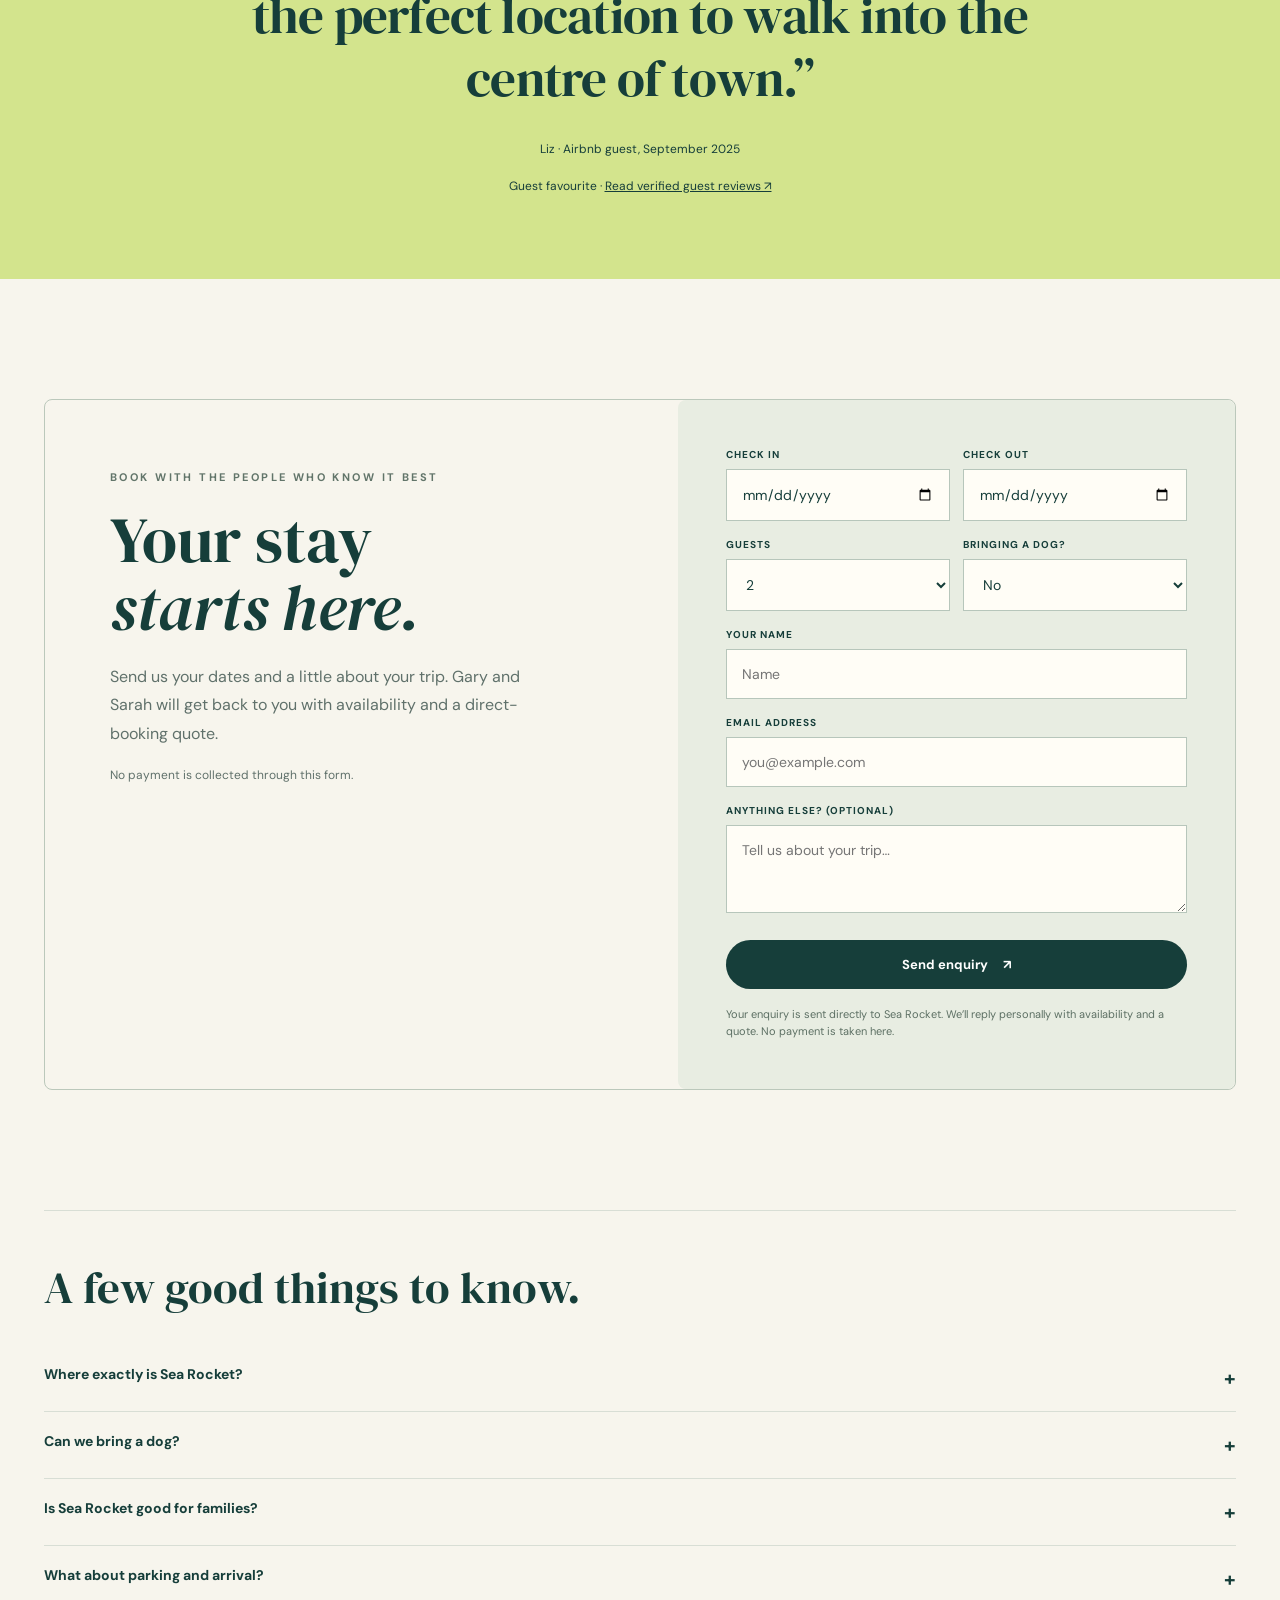
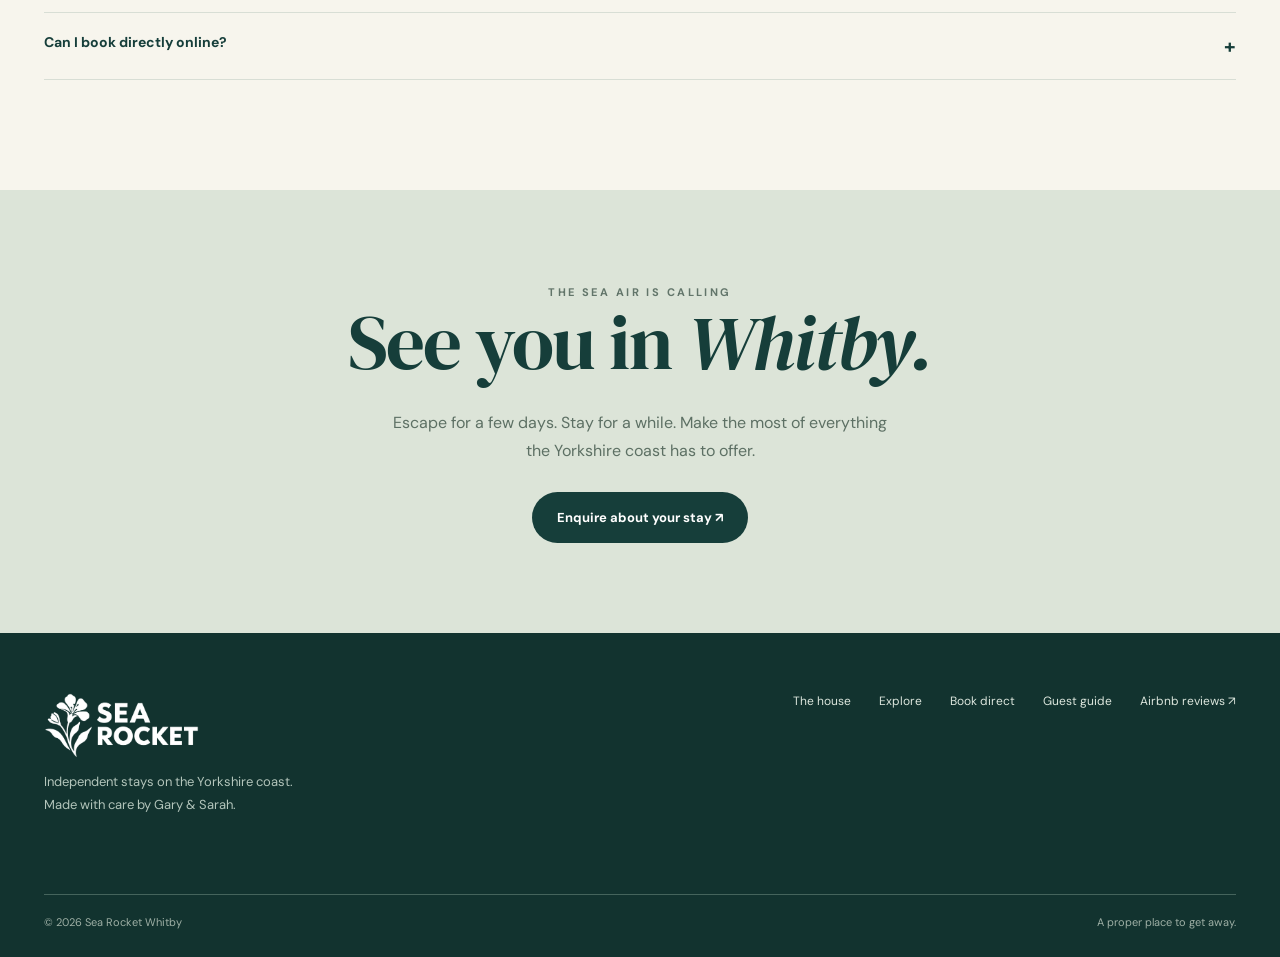
==== commit 16b8eaa2: "Add Cleveland Way walking guide with GPX map and mobile stages" ====
--- a/index.html
+++ b/index.html
@@ -33,6 +33,7 @@
 .fg-card{display:flex;min-height:275px;flex-direction:column;align-items:flex-start;padding:clamp(1.3rem,2.7vw,2.5rem);background:#e5ede3;color:#164740;text-decoration:none;border:1px solid #d1ded6;transition:background .2s,transform .2s}
 .fg-card:nth-child(2){background:#f0e5d5;border-color:#e3d7c8}.fg-card:nth-child(3){background:#d9e5e1;border-color:#c7d9d2}
 .fg-card:hover,.fg-card:focus-visible{background:#f4f1e9;transform:translateY(-4px)}
+.fg-walk-card{grid-column:1/-1;background:#ebe8d9;border-color:#dcd8c8}.fg-walk-card .fg-title{margin-top:1.4rem}.fg-walk-card .fg-copy{max-width:800px}.fg-route-facts{display:flex;flex-wrap:wrap;gap:8px 16px;width:100%;padding-top:15px;margin:0 0 24px;border-top:1px solid #bcc8b9;font-size:12px;line-height:1.6}.fg-card:focus-visible{outline:2px solid var(--lime);outline-offset:4px}
 .fg-no{font-size:.72rem;letter-spacing:.14em;font-weight:700;text-transform:uppercase}
 .fg-title{font-family:'DM Serif Display',serif;font-size:clamp(1.75rem,2.7vw,2.65rem);margin:2.1rem 0 .75rem;letter-spacing:-.03em;line-height:1.1}
 .fg-copy{line-height:1.6;font-size:.96rem;margin-bottom:1.6rem}.fg-link{font-size:.87rem;font-weight:700;margin-top:auto;text-decoration:underline;text-underline-offset:5px}
@@ -56,7 +57,7 @@
 <div class="gallery" id="gallery"><button data-photo="10" aria-label="Open property photograph 1"><img loading="lazy" alt="Sea Rocket holiday home photograph" src="assets/living.webp"><span class="gallery-tag">A home from home</span></button><button data-photo="14" aria-label="Open property photograph 2"><img loading="lazy" alt="Sea Rocket holiday home interior" src="assets/kitchen.webp"></button><button data-photo="0" aria-label="Open property photograph 3"><img loading="lazy" alt="Sea Rocket comfortable rooms" src="assets/attic.webp"></button><button data-photo="5" aria-label="Open bedroom photograph"><img loading="lazy" alt="King bedroom at Sea Rocket" src="assets/double.webp"></button><button data-photo="8" aria-label="Open full property gallery"><img loading="lazy" alt="Explore Sea Rocket" src="assets/twins.webp"></button></div><p class="wrap" style="text-align:right;font-size:13px;font-weight:700;margin-top:14px;margin-bottom:0">Click any photograph to explore all 16 images ↗</p>
 <section class="section wrap"><div class="split-title"><div><span class="section-kicker">Thoughtfully equipped</span><h2 class="section-title">The little things.<br><em>All taken care of.</em></h2></div><p>Everything you need for an effortless few days — or a week or two spent properly getting to know the coast.</p></div><div class="amenities"><div class="amenity"><span class="symbol">⌂</span><h3>Space for everyone</h3><p>Three bedrooms across two floors, with two kings and a twin.</p></div><div class="amenity"><span class="symbol">♨</span><h3>Cook, eat, linger</h3><p>Full kitchen and a bright open-plan dining space.</p></div><div class="amenity"><span class="symbol">⌁</span><h3>Switch on or off</h3><p>Fast Wi-Fi, dedicated workspace, smart TV and board games.</p></div><div class="amenity"><span class="symbol">♡</span><h3>Bring the whole crew</h3><p>Family essentials on request, plus one small-to-medium dog welcome.</p></div></div></section>
 <section class="feature"><div class="feature-photo"><img loading="lazy" alt="Bedroom at Sea Rocket" src="assets/double.webp"></div><div class="feature-copy"><span class="section-kicker">Make yourself comfortable</span><h2>Home is a<br><em>feeling.</em></h2><p>After a day of salty air, cliff-top paths and winding cobbled streets, head back to somewhere warm, peaceful and unmistakably yours for the stay.</p><a class="pill outline" href="#book">Stay with us ↗</a></div></section>
-<section class="section explore" id="explore"><div class="wrap"><div class="split-title"><div><span class="section-kicker">Beyond the front door</span><h2 class="section-title">Wild coast.<br><em>Wonderful days.</em></h2></div><p>A 10-minute walk to the beach. The harbour on your doorstep. And some of England's most extraordinary landscapes a short drive away.</p></div><div class="explore-grid"><article class="explore-card"><div class="photo"><img loading="lazy" alt="Sunset over Whitby from the headland" src="assets/explore-sunset.webp"></div><h3>Whitby, at your pace</h3><p>Golden-hour walks on the headland, harbour mornings, fish suppers and long evenings watching the light change over the bay.</p></article><article class="explore-card"><div class="photo"><img loading="lazy" alt="Boggle Hole at low tide" src="assets/explore-boggle.webp"></div><h3>Small coves &amp; salt air</h3><p>Seek out coves, rock pools and dramatic shoreline between Whitby, Robin Hood’s Bay, Sandsend and Staithes.</p></article><article class="explore-card"><div class="photo"><img loading="lazy" alt="Whitby harbour looking toward the headland" src="assets/explore-harbour.webp"></div><h3>Harbour life &amp; abbey views</h3><p>See Whitby from the water’s edge, wander the old streets and keep the abbey and clifftops in sight.</p></article></div><div class="field-notes"><div class="notes-intro"><div><span class="section-kicker">From our field notes</span><h3 class="section-title" style="font-size:clamp(34px,4vw,56px);margin-top:14px">A few favourite<br><em>North Yorkshire scenes.</em></h3></div><p>A small taste of the wider world around Sea Rocket — steam trains, big skies, old places and the kind of scenery that makes a short stay feel bigger.</p></div><div class="notes-grid"><article class="note-card"><div class="photo"><img loading="lazy" alt="Freshly harvested hay field in the North York Moors" src="assets/explore-hayfield.webp"></div><h4>Moors harvest</h4><p>Open skies, fields and that unmistakable late-summer North Yorkshire glow.</p></article><article class="note-card"><div class="photo"><img loading="lazy" alt="Peacock portrait" src="assets/explore-peacock.webp"></div><h4>Unexpected colour</h4><p>Grand houses and gardens across the region come with a little theatricality of their own.</p></article><article class="note-card"><div class="photo"><img loading="lazy" alt="Facade of the Ritz Cinema in Thirsk" src="assets/explore-ritz.webp"></div><h4>Characterful towns</h4><p>From independent cinemas to old market towns, there is charm well beyond the coast.</p></article><article class="note-card"><div class="photo"><img loading="lazy" alt="Nunnington Hall" src="assets/explore-nunnington.webp"></div><h4>Historic detours</h4><p>Country houses, gardens and quieter cultural stops are ideal for a slower day out.</p></article><article class="note-card"><div class="photo"><img loading="lazy" alt="Twin lighthouses at Whitby harbour" src="assets/explore-lights.webp"></div><h4>The twin lights</h4><p>One of Whitby’s most recognisable views — especially good when the harbour is catching the evening light.</p></article><article class="note-card"><div class="photo"><img loading="lazy" alt="Steam locomotive at Grosmont on the North Yorkshire Moors Railway" src="assets/explore-steam.webp"></div><h4>Steam into the moors</h4><p>The North Yorkshire Moors Railway is catnip for kids, romantics and anyone with a weakness for old engines.</p></article></div></div><div class="field-guide" id="field-guide"><div class="fg-heading"><div><span class="section-kicker">The Sea Rocket Field Guide</span><h3>Good places. <em>Great days.</em></h3></div><p>Our own collections of places to eat, explore and enjoy with the little ones. Hand-picked for days beyond the front door — open each collection in Google Maps.</p></div><div class="fg-grid"><a class="fg-card" href="https://maps.app.goo.gl/aq3HM6HRy2fuceAfA" target="_blank" rel="noopener noreferrer"><span class="fg-no">01 / FOOD &amp; DRINK</span><span class="fg-title">Eat Well</span><span class="fg-copy">Favourite spots for good food, excellent pubs and a well-earned treat.</span><span class="fg-link">Explore the collection ↗</span></a><a class="fg-card" href="https://maps.app.goo.gl/kVzc3xa6QRJfHdKw5" target="_blank" rel="noopener noreferrer"><span class="fg-no">02 / FAMILY DAYS</span><span class="fg-title">Little Explorers</span><span class="fg-copy">Memorable days out and small adventures for the younger crew.</span><span class="fg-link">Explore the collection ↗</span></a><a class="fg-card" href="https://maps.app.goo.gl/WgZFUZ1bEsLFMZJG6" target="_blank" rel="noopener noreferrer"><span class="fg-no">03 / PLACES TO GO</span><span class="fg-title">Worth the Journey</span><span class="fg-copy">Wonderful attractions, interesting discoveries and places worth the trip.</span><span class="fg-link">Explore the collection ↗</span></a></div></div></div></section>
+<section class="section explore" id="explore"><div class="wrap"><div class="split-title"><div><span class="section-kicker">Beyond the front door</span><h2 class="section-title">Wild coast.<br><em>Wonderful days.</em></h2></div><p>A 10-minute walk to the beach. The harbour on your doorstep. And some of England's most extraordinary landscapes a short drive away.</p></div><div class="explore-grid"><article class="explore-card"><div class="photo"><img loading="lazy" alt="Sunset over Whitby from the headland" src="assets/explore-sunset.webp"></div><h3>Whitby, at your pace</h3><p>Golden-hour walks on the headland, harbour mornings, fish suppers and long evenings watching the light change over the bay.</p></article><article class="explore-card"><div class="photo"><img loading="lazy" alt="Boggle Hole at low tide" src="assets/explore-boggle.webp"></div><h3>Small coves &amp; salt air</h3><p>Seek out coves, rock pools and dramatic shoreline between Whitby, Robin Hood’s Bay, Sandsend and Staithes.</p></article><article class="explore-card"><div class="photo"><img loading="lazy" alt="Whitby harbour looking toward the headland" src="assets/explore-harbour.webp"></div><h3>Harbour life &amp; abbey views</h3><p>See Whitby from the water’s edge, wander the old streets and keep the abbey and clifftops in sight.</p></article></div><div class="field-notes"><div class="notes-intro"><div><span class="section-kicker">From our field notes</span><h3 class="section-title" style="font-size:clamp(34px,4vw,56px);margin-top:14px">A few favourite<br><em>North Yorkshire scenes.</em></h3></div><p>A small taste of the wider world around Sea Rocket — steam trains, big skies, old places and the kind of scenery that makes a short stay feel bigger.</p></div><div class="notes-grid"><article class="note-card"><div class="photo"><img loading="lazy" alt="Freshly harvested hay field in the North York Moors" src="assets/explore-hayfield.webp"></div><h4>Moors harvest</h4><p>Open skies, fields and that unmistakable late-summer North Yorkshire glow.</p></article><article class="note-card"><div class="photo"><img loading="lazy" alt="Peacock portrait" src="assets/explore-peacock.webp"></div><h4>Unexpected colour</h4><p>Grand houses and gardens across the region come with a little theatricality of their own.</p></article><article class="note-card"><div class="photo"><img loading="lazy" alt="Facade of the Ritz Cinema in Thirsk" src="assets/explore-ritz.webp"></div><h4>Characterful towns</h4><p>From independent cinemas to old market towns, there is charm well beyond the coast.</p></article><article class="note-card"><div class="photo"><img loading="lazy" alt="Nunnington Hall" src="assets/explore-nunnington.webp"></div><h4>Historic detours</h4><p>Country houses, gardens and quieter cultural stops are ideal for a slower day out.</p></article><article class="note-card"><div class="photo"><img loading="lazy" alt="Twin lighthouses at Whitby harbour" src="assets/explore-lights.webp"></div><h4>The twin lights</h4><p>One of Whitby’s most recognisable views — especially good when the harbour is catching the evening light.</p></article><article class="note-card"><div class="photo"><img loading="lazy" alt="Steam locomotive at Grosmont on the North Yorkshire Moors Railway" src="assets/explore-steam.webp"></div><h4>Steam into the moors</h4><p>The North Yorkshire Moors Railway is catnip for kids, romantics and anyone with a weakness for old engines.</p></article></div></div><div class="field-guide" id="field-guide"><div class="fg-heading"><div><span class="section-kicker">The Sea Rocket Field Guide</span><h3>Good places. <em>Great days.</em></h3></div><p>Hand-picked walks, places to eat and days out with the little ones. Find your next adventure in our local guides and Google Maps collections.</p></div><div class="fg-grid"><a class="fg-card" href="https://maps.app.goo.gl/aq3HM6HRy2fuceAfA" target="_blank" rel="noopener noreferrer"><span class="fg-no">01 / FOOD &amp; DRINK</span><span class="fg-title">Eat Well</span><span class="fg-copy">Favourite spots for good food, excellent pubs and a well-earned treat.</span><span class="fg-link">Explore the collection ↗</span></a><a class="fg-card" href="https://maps.app.goo.gl/kVzc3xa6QRJfHdKw5" target="_blank" rel="noopener noreferrer"><span class="fg-no">02 / FAMILY DAYS</span><span class="fg-title">Little Explorers</span><span class="fg-copy">Memorable days out and small adventures for the younger crew.</span><span class="fg-link">Explore the collection ↗</span></a><a class="fg-card" href="https://maps.app.goo.gl/WgZFUZ1bEsLFMZJG6" target="_blank" rel="noopener noreferrer"><span class="fg-no">03 / PLACES TO GO</span><span class="fg-title">Worth the Journey</span><span class="fg-copy">Wonderful attractions, interesting discoveries and places worth the trip.</span><span class="fg-link">Explore the collection ↗</span></a><a class="fg-card fg-walk-card" href="cleveland-way.html"><span class="fg-no">04 / COASTAL WALKS</span><span class="fg-title">Whitby to Robin Hood’s Bay</span><span class="fg-copy">Clifftop paths, wide sea views and a village worth lingering in. Make a day of the Cleveland Way with our route map, walking stages and downloadable GPX.</span><span class="fg-route-facts"><span>6.7 miles / 10.8 km</span><span>Around 3–4 hours</span><span>One way</span></span><span class="fg-link">Read the walking guide →</span></a></div></div></div></section>
 <section class="quote" id="reviews"><div class="quote-content"><div class="stars">★★★★★</div><blockquote>“Spacious, clean and well equipped in the perfect location to walk into the centre of town.”</blockquote><small>Liz · Airbnb guest, September 2025</small><p style="font-size:12px;margin:20px 0 0">Guest favourite · <a href="https://www.airbnb.co.uk/rooms/1337580125558757353" target="_blank" rel="noopener">Read verified guest reviews ↗</a></p></div></section>
 <section class="booking-section wrap" id="book"><div class="booking-box"><div class="booking-copy"><span class="section-kicker">Book with the people who know it best</span><h2>Your stay<br><em>starts here.</em></h2><p>Send us your dates and a little about your trip. Gary and Sarah will get back to you with availability and a direct-booking quote.</p><p style="font-size:12px">No payment is collected through this form.</p></div><form class="booking-form" id="enquiry" action="https://formspree.io/f/xrperzyz" method="POST"><div class="form-row"><div class="field"><label for="checkin">Check in</label><input id="checkin" name="checkin" type="date" required></div><div class="field"><label for="checkout">Check out</label><input id="checkout" name="checkout" type="date" required></div></div><div class="form-row"><div class="field"><label for="guests">Guests</label><select id="guests" name="guests"><option>1</option><option selected>2</option><option>3</option><option>4</option><option>5</option><option>6</option></select></div><div class="field"><label for="dog">Bringing a dog?</label><select id="dog" name="dog"><option>No</option><option>Yes</option></select></div></div><div class="field"><label for="guestname">Your name</label><input id="guestname" name="name" placeholder="Name" autocomplete="name" required></div><div class="field"><label for="guestemail">Email address</label><input id="guestemail" name="email" type="email" placeholder="you@example.com" autocomplete="email" required></div><div class="field"><label for="message">Anything else? (optional)</label><textarea id="message" name="message" placeholder="Tell us about your trip…"></textarea></div><button type="submit" class="pill dark" id="enquirySubmit">Send enquiry <span>↗</span></button><p id="enquiryStatus" class="enquiry-status" role="status" aria-live="polite" hidden></p><p class="hint">Your enquiry is sent directly to Sea Rocket. We’ll reply personally with availability and a quote. No payment is taken here.</p></form></div></section>
 <section class="faq wrap"><h2>A few good things to know.</h2><details><summary>Where exactly is Sea Rocket?</summary><p>We're on the hill behind Whitby station in a quiet residential area. The town and harbour are about 5–10 minutes away on foot, and the beach roughly 10 minutes. The walk back involves a hill.</p></details><details><summary>Can we bring a dog?</summary><p>Yes, one small-to-medium dog is welcome. We can provide a dog bed and bowls on request.</p></details><details><summary>Is Sea Rocket good for families?</summary><p>Absolutely. We can provide a travel cot, high chair, baby bath, children's cutlery, toys and books on request. The property has stairs across multiple floors.</p></details><details><summary>What about parking and arrival?</summary><p>Free on-street parking is available nearby but spaces aren't guaranteed immediately outside the house. Self check-in is available with a lockbox. Check-in is after 4pm and checkout is before 10am.</p></details><details><summary>Can I book directly online?</summary><p>For now, send us an enquiry and we'll confirm availability and a quote personally. An integrated availability calendar and secure online checkout are planned.</p></details></section>
